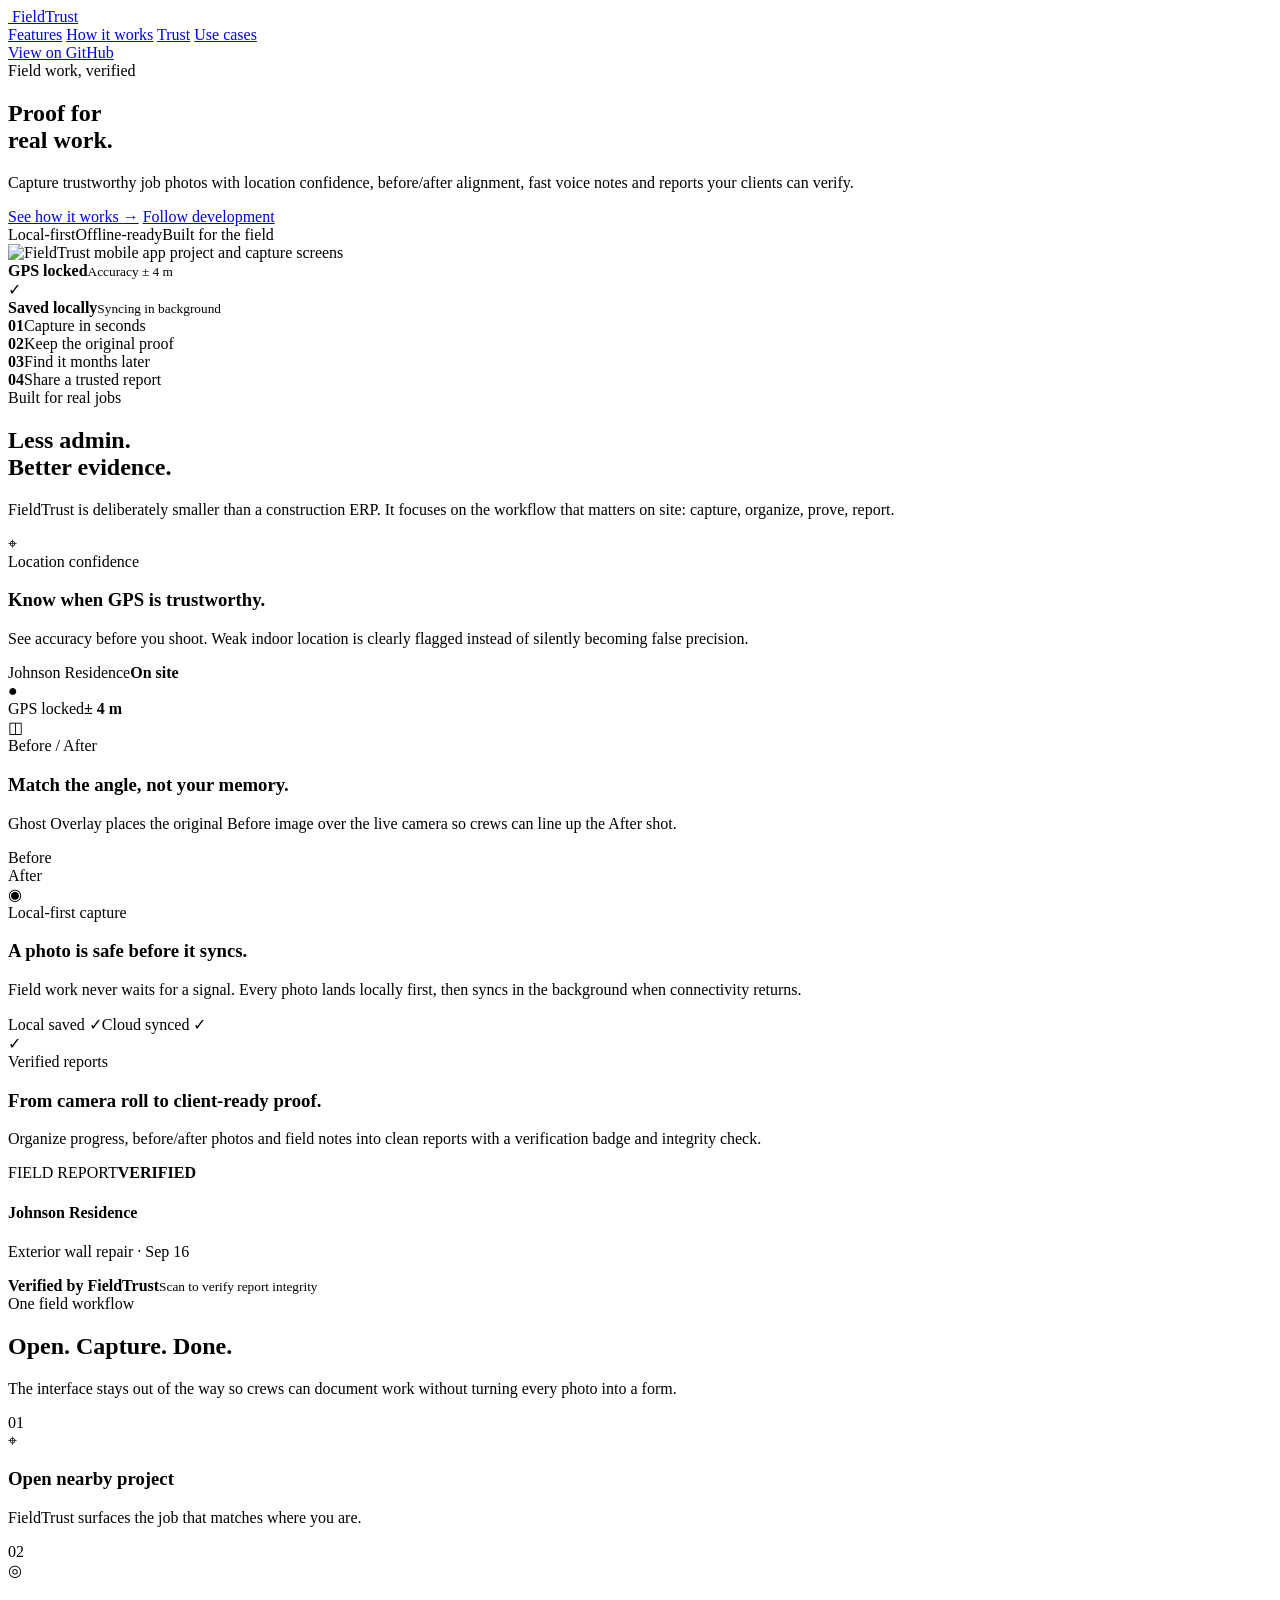
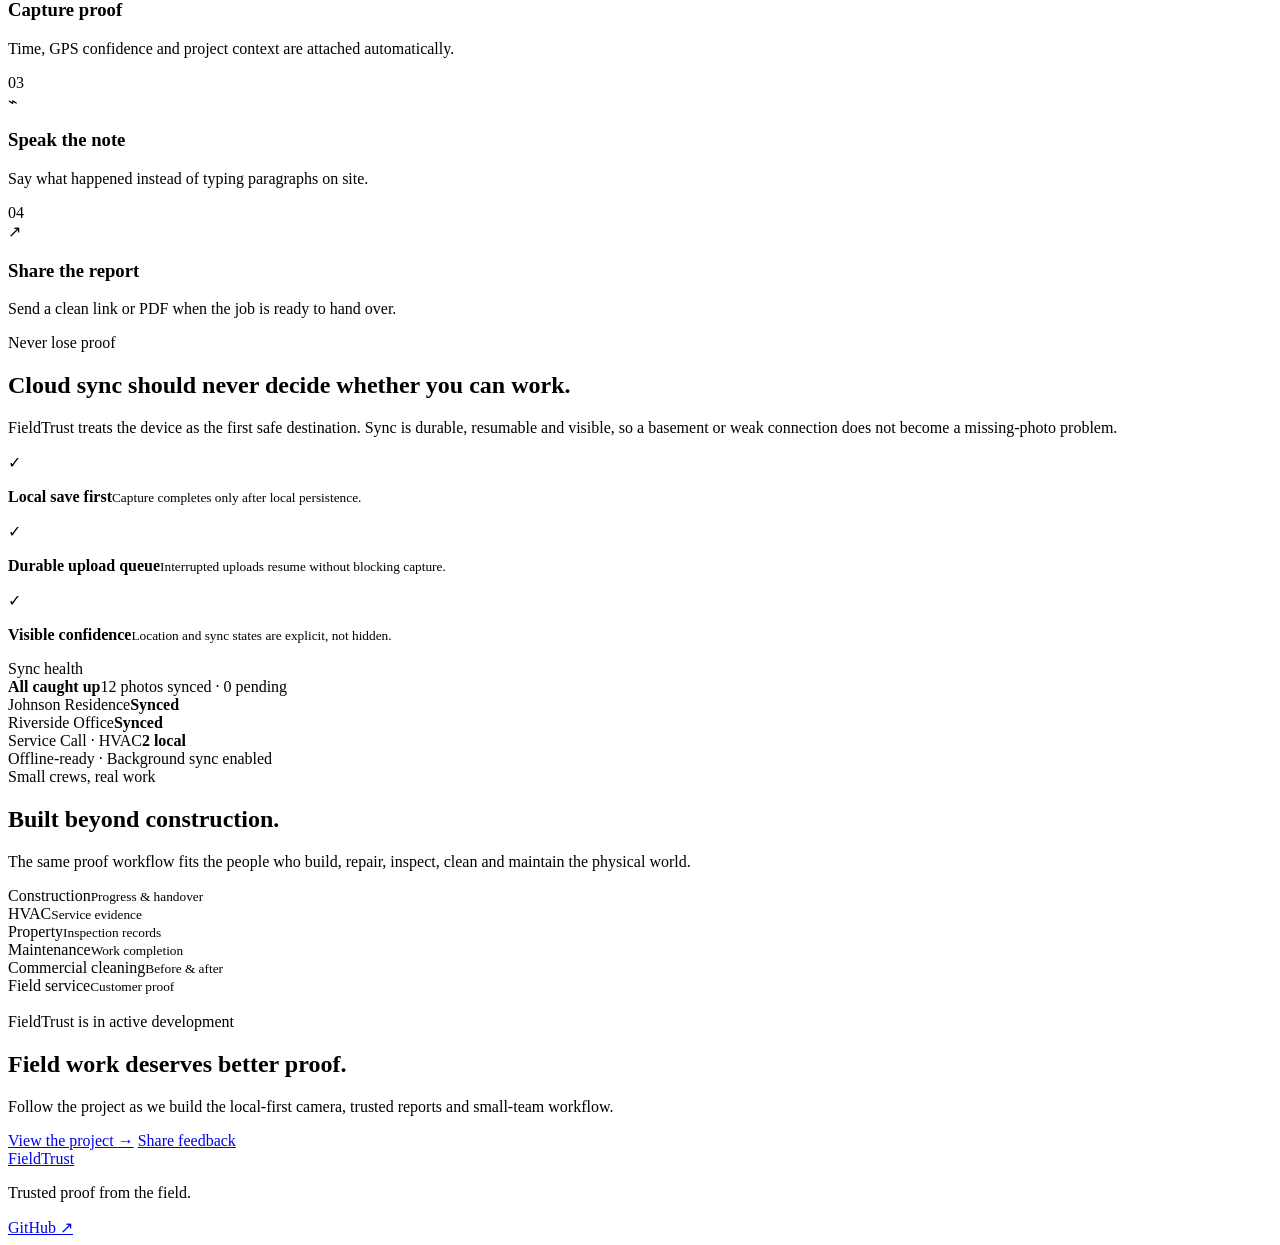
==== website/index.html @ 186f74e4 "site: add FieldTrust landing page" ====
<!doctype html>
<html lang="en">
<head>
  <meta charset="utf-8" />
  <meta name="viewport" content="width=device-width, initial-scale=1" />
  <title>FieldTrust — Trusted proof from the field</title>
  <meta name="description" content="FieldTrust helps contractors and field teams capture trustworthy job photos with GPS confidence, before/after alignment, local-first storage and verified reports." />
  <meta name="theme-color" content="#075A46" />
  <meta property="og:title" content="FieldTrust — Trusted proof from the field" />
  <meta property="og:description" content="Capture fast. Never lose proof. Turn field photos into trusted reports." />
  <meta property="og:type" content="website" />
  <meta property="og:image" content="https://rwecho.github.io/FieldTrust/assets/fieldtrust-hero-phones.png" />
  <link rel="icon" href="assets/fieldtrust-icon.svg" type="image/svg+xml" />
  <link rel="preconnect" href="https://fonts.googleapis.com" />
  <link rel="preconnect" href="https://fonts.gstatic.com" crossorigin />
  <link href="https://fonts.googleapis.com/css2?family=DM+Sans:wght@400;500;600;700&family=Manrope:wght@500;600;700;800&display=swap" rel="stylesheet" />
  <link rel="stylesheet" href="styles.css" />
</head>
<body>
  <div class="page-glow page-glow-a"></div>
  <div class="page-glow page-glow-b"></div>

  <header class="site-header wrap">
    <a class="brand" href="#top" aria-label="FieldTrust home">
      <img src="assets/fieldtrust-icon.svg" alt="" />
      <span>Field<span>Trust</span></span>
    </a>
    <nav class="nav" aria-label="Primary navigation">
      <a href="#features">Features</a>
      <a href="#workflow">How it works</a>
      <a href="#trust">Trust</a>
      <a href="#use-cases">Use cases</a>
    </nav>
    <a class="button button-dark button-small" href="https://github.com/rwecho/FieldTrust">View on GitHub</a>
  </header>

  <main id="top">
    <section class="hero wrap">
      <div class="hero-copy">
        <div class="eyebrow"><span class="eyebrow-dot"></span> Field work, verified</div>
        <h1>Proof for<br /><span>real work.</span></h1>
        <p class="hero-lead">Capture trustworthy job photos with location confidence, before/after alignment, fast voice notes and reports your clients can verify.</p>
        <div class="hero-actions">
          <a class="button button-primary" href="#workflow">See how it works <span>→</span></a>
          <a class="button button-light" href="https://github.com/rwecho/FieldTrust">Follow development</a>
        </div>
        <div class="hero-trust">
          <span>Local-first</span><i></i><span>Offline-ready</span><i></i><span>Built for the field</span>
        </div>
      </div>

      <div class="hero-visual" aria-label="FieldTrust mobile app preview">
        <div class="visual-orbit visual-orbit-a"></div>
        <div class="visual-orbit visual-orbit-b"></div>
        <img class="phones" src="assets/fieldtrust-hero-phones.png" alt="FieldTrust mobile app project and capture screens" />
        <div class="floating-card floating-card-gps">
          <span class="status-dot"></span>
          <div><strong>GPS locked</strong><small>Accuracy ± 4 m</small></div>
        </div>
        <div class="floating-card floating-card-sync">
          <span class="sync-icon">✓</span>
          <div><strong>Saved locally</strong><small>Syncing in background</small></div>
        </div>
      </div>
    </section>

    <section class="proof-strip wrap" aria-label="FieldTrust key principles">
      <div><strong>01</strong><span>Capture in seconds</span></div>
      <div><strong>02</strong><span>Keep the original proof</span></div>
      <div><strong>03</strong><span>Find it months later</span></div>
      <div><strong>04</strong><span>Share a trusted report</span></div>
    </section>

    <section class="section wrap" id="features">
      <div class="section-heading">
        <div>
          <div class="eyebrow">Built for real jobs</div>
          <h2>Less admin.<br />Better evidence.</h2>
        </div>
        <p>FieldTrust is deliberately smaller than a construction ERP. It focuses on the workflow that matters on site: capture, organize, prove, report.</p>
      </div>

      <div class="feature-grid">
        <article class="feature-card feature-card-large">
          <div class="feature-icon">⌖</div>
          <div class="feature-content">
            <span class="feature-kicker">Location confidence</span>
            <h3>Know when GPS is trustworthy.</h3>
            <p>See accuracy before you shoot. Weak indoor location is clearly flagged instead of silently becoming false precision.</p>
          </div>
          <div class="gps-panel">
            <div class="gps-top"><span>Johnson Residence</span><strong>On site</strong></div>
            <div class="gps-map"><div class="gps-pin">●</div></div>
            <div class="gps-bottom"><span>GPS locked</span><strong>± 4 m</strong></div>
          </div>
        </article>

        <article class="feature-card">
          <div class="feature-icon">◫</div>
          <span class="feature-kicker">Before / After</span>
          <h3>Match the angle, not your memory.</h3>
          <p>Ghost Overlay places the original Before image over the live camera so crews can line up the After shot.</p>
          <div class="mini-comparison"><div>Before</div><div>After</div></div>
        </article>

        <article class="feature-card">
          <div class="feature-icon">◉</div>
          <span class="feature-kicker">Local-first capture</span>
          <h3>A photo is safe before it syncs.</h3>
          <p>Field work never waits for a signal. Every photo lands locally first, then syncs in the background when connectivity returns.</p>
          <div class="sync-line"><span class="complete">Local saved ✓</span><span>Cloud synced ✓</span></div>
        </article>

        <article class="feature-card feature-card-wide">
          <div class="report-copy">
            <div class="feature-icon">✓</div>
            <span class="feature-kicker">Verified reports</span>
            <h3>From camera roll to client-ready proof.</h3>
            <p>Organize progress, before/after photos and field notes into clean reports with a verification badge and integrity check.</p>
          </div>
          <div class="report-preview">
            <div class="report-head"><span>FIELD REPORT</span><strong>VERIFIED</strong></div>
            <h4>Johnson Residence</h4>
            <p>Exterior wall repair · Sep 16</p>
            <div class="report-images"><span></span><span></span><span></span></div>
            <div class="report-verify"><div class="qr"></div><div><b>Verified by FieldTrust</b><small>Scan to verify report integrity</small></div></div>
          </div>
        </article>
      </div>
    </section>

    <section class="section workflow-section" id="workflow">
      <div class="wrap">
        <div class="section-heading centered">
          <div class="eyebrow">One field workflow</div>
          <h2>Open. Capture. Done.</h2>
          <p>The interface stays out of the way so crews can document work without turning every photo into a form.</p>
        </div>
        <div class="workflow-grid">
          <div class="step"><span>01</span><div class="step-icon">⌖</div><h3>Open nearby project</h3><p>FieldTrust surfaces the job that matches where you are.</p></div>
          <div class="step"><span>02</span><div class="step-icon">◎</div><h3>Capture proof</h3><p>Time, GPS confidence and project context are attached automatically.</p></div>
          <div class="step"><span>03</span><div class="step-icon">⌁</div><h3>Speak the note</h3><p>Say what happened instead of typing paragraphs on site.</p></div>
          <div class="step"><span>04</span><div class="step-icon">↗</div><h3>Share the report</h3><p>Send a clean link or PDF when the job is ready to hand over.</p></div>
        </div>
      </div>
    </section>

    <section class="section wrap trust-section" id="trust">
      <div class="trust-copy">
        <div class="eyebrow">Never lose proof</div>
        <h2>Cloud sync should never decide whether you can work.</h2>
        <p>FieldTrust treats the device as the first safe destination. Sync is durable, resumable and visible, so a basement or weak connection does not become a missing-photo problem.</p>
        <div class="trust-list">
          <div><span>✓</span><p><strong>Local save first</strong><small>Capture completes only after local persistence.</small></p></div>
          <div><span>✓</span><p><strong>Durable upload queue</strong><small>Interrupted uploads resume without blocking capture.</small></p></div>
          <div><span>✓</span><p><strong>Visible confidence</strong><small>Location and sync states are explicit, not hidden.</small></p></div>
        </div>
      </div>
      <div class="trust-console">
        <div class="console-top"><span>Sync health</span><i></i></div>
        <div class="console-score"><strong>All caught up</strong><span>12 photos synced · 0 pending</span></div>
        <div class="console-row"><span>Johnson Residence</span><b class="ok">Synced</b></div>
        <div class="console-row"><span>Riverside Office</span><b class="ok">Synced</b></div>
        <div class="console-row"><span>Service Call · HVAC</span><b class="wait">2 local</b></div>
        <div class="console-footer">Offline-ready · Background sync enabled</div>
      </div>
    </section>

    <section class="section wrap" id="use-cases">
      <div class="section-heading">
        <div><div class="eyebrow">Small crews, real work</div><h2>Built beyond construction.</h2></div>
        <p>The same proof workflow fits the people who build, repair, inspect, clean and maintain the physical world.</p>
      </div>
      <div class="use-grid">
        <div><span>Construction</span><small>Progress & handover</small></div>
        <div><span>HVAC</span><small>Service evidence</small></div>
        <div><span>Property</span><small>Inspection records</small></div>
        <div><span>Maintenance</span><small>Work completion</small></div>
        <div><span>Commercial cleaning</span><small>Before & after</small></div>
        <div><span>Field service</span><small>Customer proof</small></div>
      </div>
    </section>

    <section class="cta-section wrap">
      <div class="cta-card">
        <img src="assets/fieldtrust-icon.svg" alt="" />
        <div class="eyebrow">FieldTrust is in active development</div>
        <h2>Field work deserves better proof.</h2>
        <p>Follow the project as we build the local-first camera, trusted reports and small-team workflow.</p>
        <div class="hero-actions centered-actions">
          <a class="button button-primary" href="https://github.com/rwecho/FieldTrust">View the project <span>→</span></a>
          <a class="button button-light" href="https://github.com/rwecho/FieldTrust/issues">Share feedback</a>
        </div>
      </div>
    </section>
  </main>

  <footer class="footer wrap">
    <a class="brand brand-small" href="#top"><img src="assets/fieldtrust-icon.svg" alt="" /><span>Field<span>Trust</span></span></a>
    <p>Trusted proof from the field.</p>
    <a href="https://github.com/rwecho/FieldTrust">GitHub ↗</a>
  </footer>
</body>
</html>
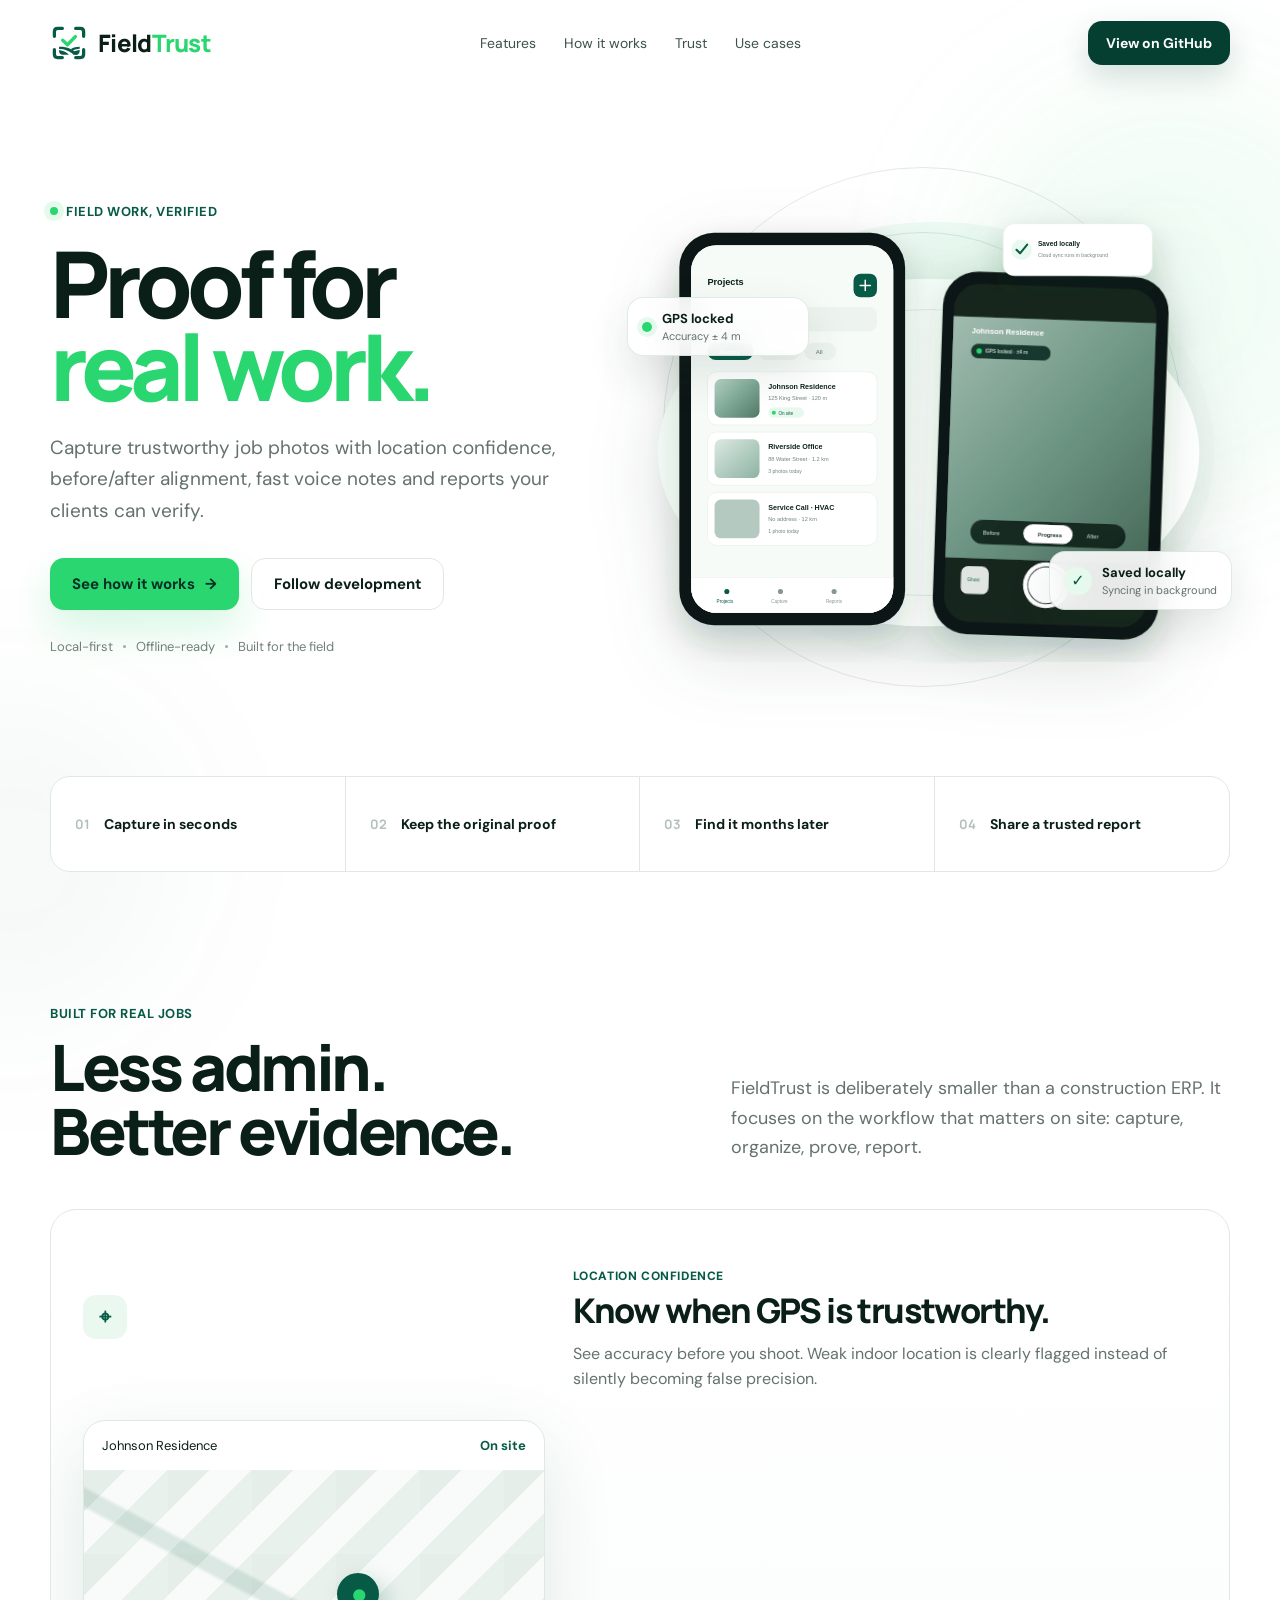
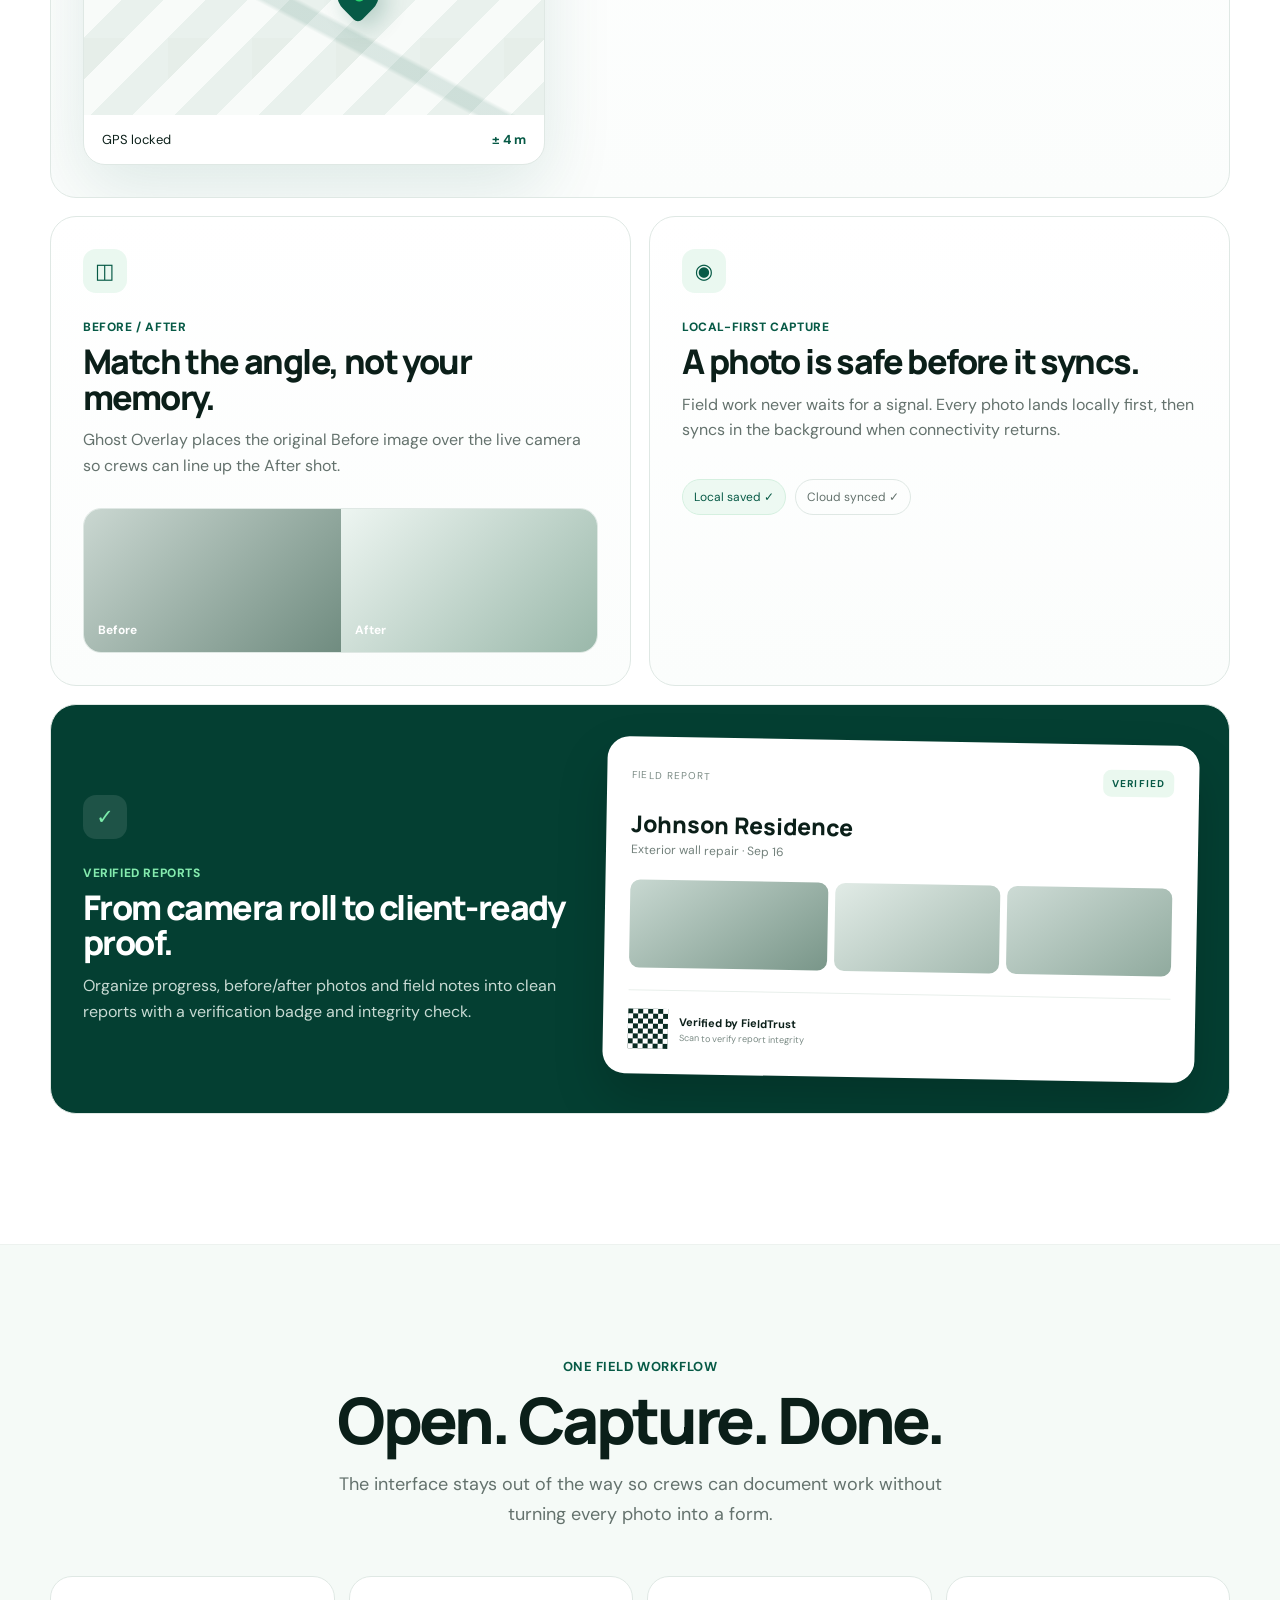
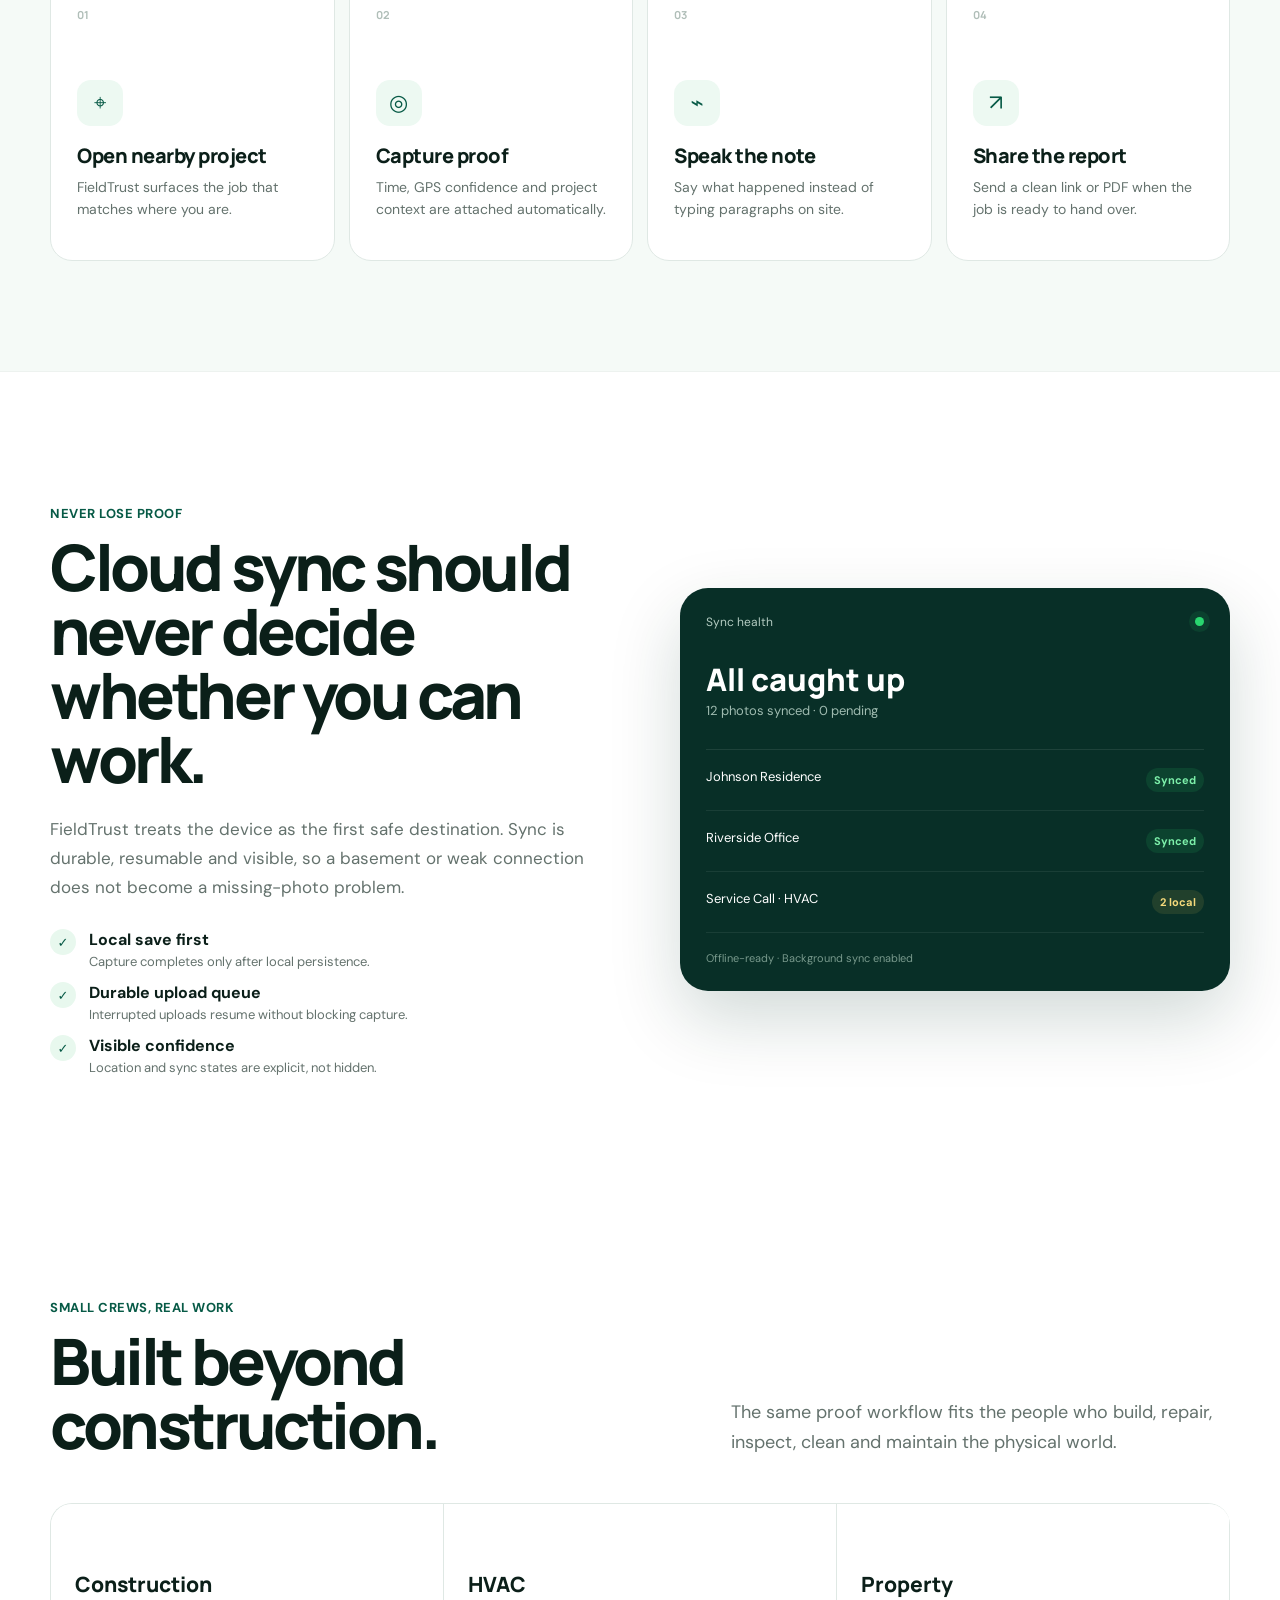
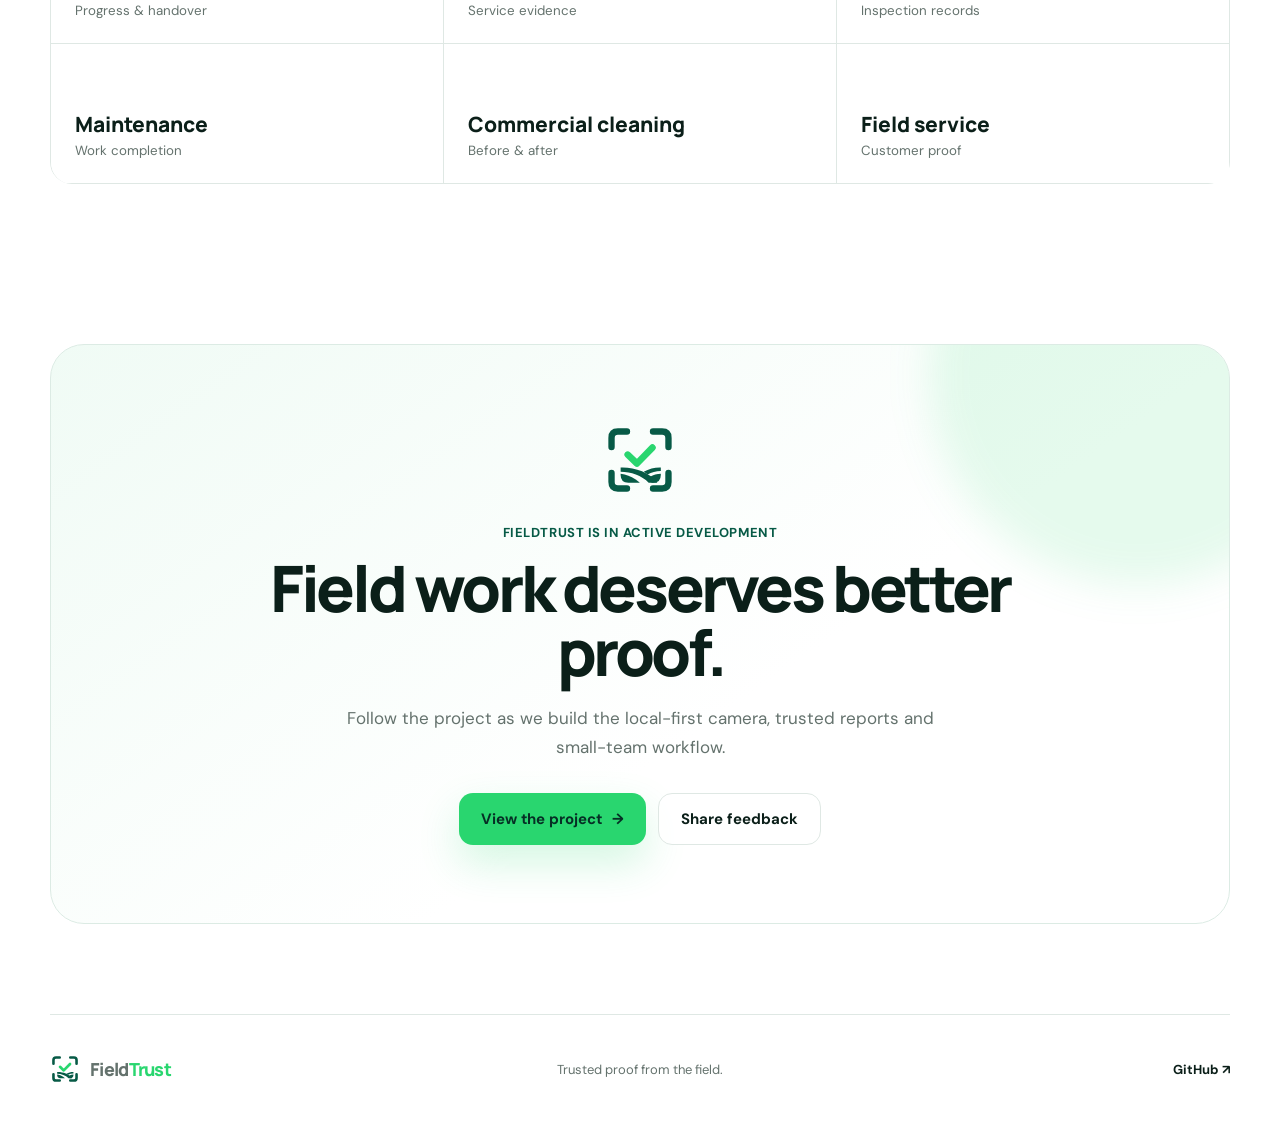
==== commit f3906649: "site: use vector product preview in hero" ====
--- a/website/index.html
+++ b/website/index.html
@@ -9,7 +9,6 @@
   <meta property="og:title" content="FieldTrust — Trusted proof from the field" />
   <meta property="og:description" content="Capture fast. Never lose proof. Turn field photos into trusted reports." />
   <meta property="og:type" content="website" />
-  <meta property="og:image" content="https://rwecho.github.io/FieldTrust/assets/fieldtrust-hero-phones.png" />
   <link rel="icon" href="assets/fieldtrust-icon.svg" type="image/svg+xml" />
   <link rel="preconnect" href="https://fonts.googleapis.com" />
   <link rel="preconnect" href="https://fonts.gstatic.com" crossorigin />
@@ -52,7 +51,7 @@
       <div class="hero-visual" aria-label="FieldTrust mobile app preview">
         <div class="visual-orbit visual-orbit-a"></div>
         <div class="visual-orbit visual-orbit-b"></div>
-        <img class="phones" src="assets/fieldtrust-hero-phones.png" alt="FieldTrust mobile app project and capture screens" />
+        <img class="phones" src="assets/fieldtrust-hero-preview.svg" alt="FieldTrust mobile app project and capture screens" />
         <div class="floating-card floating-card-gps">
           <span class="status-dot"></span>
           <div><strong>GPS locked</strong><small>Accuracy ± 4 m</small></div>
--- a/website/styles.css
+++ b/website/styles.css
@@ -0,0 +1,293 @@
+:root {
+  --ink: #0b1f19;
+  --muted: #64726d;
+  --line: #dfe8e4;
+  --surface: #ffffff;
+  --soft: #f5faf7;
+  --green: #29d66f;
+  --green-dark: #075a46;
+  --green-deep: #043f32;
+  --shadow: 0 24px 70px rgba(7, 90, 70, .12);
+}
+
+* { box-sizing: border-box; }
+html { scroll-behavior: smooth; }
+body {
+  margin: 0;
+  color: var(--ink);
+  background: #fff;
+  font-family: "DM Sans", system-ui, -apple-system, BlinkMacSystemFont, "Segoe UI", sans-serif;
+  -webkit-font-smoothing: antialiased;
+  overflow-x: hidden;
+}
+a { color: inherit; text-decoration: none; }
+img { display: block; max-width: 100%; }
+.wrap { width: min(1180px, calc(100% - 40px)); margin: 0 auto; }
+.page-glow { position: fixed; border-radius: 50%; filter: blur(80px); opacity: .5; pointer-events: none; z-index: -1; }
+.page-glow-a { width: 420px; height: 420px; right: -100px; top: 80px; background: rgba(41,214,111,.13); }
+.page-glow-b { width: 360px; height: 360px; left: -170px; top: 680px; background: rgba(7,90,70,.07); }
+
+.site-header {
+  height: 86px;
+  display: grid;
+  grid-template-columns: 1fr auto 1fr;
+  align-items: center;
+  gap: 28px;
+}
+.brand { display: inline-flex; align-items: center; gap: 10px; width: fit-content; font: 800 24px/1 "Manrope", sans-serif; letter-spacing: -.7px; }
+.brand img { width: 38px; height: 38px; }
+.brand > span > span { color: var(--green); }
+.nav { display: flex; align-items: center; gap: 28px; color: #3f514b; font-size: 14px; }
+.nav a { transition: color .2s ease; }
+.nav a:hover { color: var(--green-dark); }
+.site-header > .button { justify-self: end; }
+
+.button {
+  min-height: 52px;
+  display: inline-flex;
+  align-items: center;
+  justify-content: center;
+  gap: 10px;
+  border-radius: 14px;
+  padding: 0 22px;
+  font-weight: 700;
+  font-size: 15px;
+  transition: transform .2s ease, box-shadow .2s ease, background .2s ease;
+}
+.button:hover { transform: translateY(-2px); }
+.button-small { min-height: 44px; padding-inline: 18px; font-size: 14px; }
+.button-dark { background: var(--green-deep); color: #fff; box-shadow: 0 12px 30px rgba(4,63,50,.16); }
+.button-primary { background: var(--green); color: #062f25; box-shadow: 0 18px 42px rgba(41,214,111,.2); }
+.button-light { border: 1px solid var(--line); background: rgba(255,255,255,.85); color: var(--ink); }
+
+.hero {
+  min-height: 690px;
+  display: grid;
+  grid-template-columns: .92fr 1.08fr;
+  align-items: center;
+  gap: 44px;
+  padding-top: 36px;
+  padding-bottom: 44px;
+}
+.hero-copy { max-width: 560px; }
+.eyebrow {
+  width: fit-content;
+  display: inline-flex;
+  align-items: center;
+  gap: 8px;
+  color: var(--green-dark);
+  font-size: 13px;
+  font-weight: 700;
+  letter-spacing: .04em;
+  text-transform: uppercase;
+}
+.eyebrow-dot { width: 8px; height: 8px; border-radius: 50%; background: var(--green); box-shadow: 0 0 0 6px rgba(41,214,111,.12); }
+.hero h1 {
+  margin: 22px 0 24px;
+  font: 800 clamp(64px, 7.2vw, 104px)/.9 "Manrope", sans-serif;
+  letter-spacing: -6px;
+}
+.hero h1 span { color: var(--green); }
+.hero-lead { max-width: 560px; margin: 0; color: var(--muted); font-size: 19px; line-height: 1.65; }
+.hero-actions { display: flex; align-items: center; gap: 12px; margin-top: 32px; flex-wrap: wrap; }
+.hero-trust { display: flex; align-items: center; gap: 10px; margin-top: 28px; color: #71807b; font-size: 13px; }
+.hero-trust i { width: 3px; height: 3px; border-radius: 50%; background: #9cacA6; }
+
+.hero-visual { position: relative; min-height: 570px; display: grid; place-items: center; }
+.hero-visual::before {
+  content: "";
+  position: absolute;
+  inset: 80px 16px 48px 60px;
+  border-radius: 48% 52% 48% 52%;
+  background: radial-gradient(circle at 55% 40%, rgba(41,214,111,.18), rgba(236,248,242,.66) 55%, rgba(255,255,255,0) 76%);
+}
+.phones { position: relative; width: min(660px, 110%); z-index: 2; filter: drop-shadow(0 26px 36px rgba(18, 41, 33, .15)); border-radius: 26px; }
+.visual-orbit { position: absolute; border: 1px solid rgba(7,90,70,.12); border-radius: 50%; z-index: 0; }
+.visual-orbit-a { width: 520px; height: 520px; }
+.visual-orbit-b { width: 390px; height: 390px; }
+.floating-card {
+  position: absolute;
+  z-index: 3;
+  display: flex;
+  align-items: center;
+  gap: 10px;
+  min-width: 182px;
+  padding: 12px 14px;
+  border: 1px solid rgba(7,90,70,.12);
+  background: rgba(255,255,255,.9);
+  backdrop-filter: blur(15px);
+  border-radius: 16px;
+  box-shadow: 0 18px 45px rgba(24, 59, 47, .11);
+}
+.floating-card strong, .floating-card small { display: block; }
+.floating-card strong { font-size: 13px; }
+.floating-card small { margin-top: 2px; color: var(--muted); font-size: 11px; }
+.floating-card-gps { left: 10px; top: 155px; }
+.floating-card-sync { right: -2px; bottom: 102px; }
+.status-dot { width: 10px; height: 10px; border-radius: 50%; background: var(--green); box-shadow: 0 0 0 5px rgba(41,214,111,.12); }
+.sync-icon { display: grid; place-items: center; width: 28px; height: 28px; border-radius: 50%; background: #e5f9ed; color: var(--green-dark); font-weight: 800; }
+
+.proof-strip {
+  display: grid;
+  grid-template-columns: repeat(4, 1fr);
+  border: 1px solid var(--line);
+  border-radius: 20px;
+  overflow: hidden;
+  background: rgba(255,255,255,.9);
+}
+.proof-strip > div { min-height: 94px; display: flex; align-items: center; gap: 14px; padding: 20px 24px; border-right: 1px solid var(--line); }
+.proof-strip > div:last-child { border-right: 0; }
+.proof-strip strong { color: #b2c1bb; font: 700 13px/1 "Manrope"; }
+.proof-strip span { font-weight: 700; font-size: 14px; }
+
+.section { padding-top: 130px; padding-bottom: 30px; }
+.section-heading { display: grid; grid-template-columns: 1.1fr .9fr; gap: 70px; align-items: end; margin-bottom: 46px; }
+.section-heading h2, .trust-copy h2, .cta-card h2 { margin: 12px 0 0; font: 800 clamp(42px, 5vw, 66px)/1 "Manrope"; letter-spacing: -3.4px; }
+.section-heading > p { margin: 0; color: var(--muted); font-size: 18px; line-height: 1.65; max-width: 490px; }
+.section-heading.centered { display: block; max-width: 700px; margin-left: auto; margin-right: auto; text-align: center; }
+.section-heading.centered .eyebrow { margin-inline: auto; }
+.section-heading.centered p { margin: 18px auto 0; max-width: 650px; }
+
+.feature-grid { display: grid; grid-template-columns: repeat(2, 1fr); gap: 18px; }
+.feature-card {
+  position: relative;
+  overflow: hidden;
+  min-height: 410px;
+  padding: 32px;
+  border: 1px solid var(--line);
+  border-radius: 26px;
+  background: linear-gradient(180deg, #fff, #fbfdfc);
+}
+.feature-card-large { grid-column: 1 / -1; min-height: 470px; display: grid; grid-template-columns: .85fr 1.15fr; gap: 28px; align-items: center; }
+.feature-card-wide { grid-column: 1 / -1; display: grid; grid-template-columns: .9fr 1.1fr; gap: 38px; align-items: center; background: var(--green-deep); color: #fff; }
+.feature-icon { width: 44px; height: 44px; display: grid; place-items: center; border-radius: 13px; background: #eaf8f0; color: var(--green-dark); font-size: 21px; font-weight: 700; }
+.feature-kicker { display: block; margin-top: 26px; color: var(--green-dark); font-size: 12px; font-weight: 800; letter-spacing: .05em; text-transform: uppercase; }
+.feature-card h3 { margin: 9px 0 12px; font: 800 34px/1.05 "Manrope"; letter-spacing: -1.6px; }
+.feature-card p { margin: 0; color: var(--muted); font-size: 16px; line-height: 1.6; }
+.feature-card-wide .feature-kicker { color: #84ebaE; }
+.feature-card-wide p { color: #c7dad3; }
+.feature-card-wide .feature-icon { background: rgba(255,255,255,.1); color: #7bebaa; }
+.gps-panel { border: 1px solid var(--line); border-radius: 22px; background: #fff; box-shadow: var(--shadow); overflow: hidden; }
+.gps-top, .gps-bottom { display: flex; align-items: center; justify-content: space-between; padding: 16px 18px; font-size: 13px; }
+.gps-top strong, .gps-bottom strong { color: var(--green-dark); }
+.gps-map { position: relative; height: 245px; background: linear-gradient(135deg, #e6eee9 25%, #f8fbf9 25% 50%, #e9f1ed 50% 75%, #f8fbf9 75%); background-size: 84px 84px; }
+.gps-map::after { content: ""; position: absolute; inset: 0; background: linear-gradient(28deg, transparent 42%, rgba(7,90,70,.12) 43% 46%, transparent 47%); }
+.gps-pin { position: absolute; left: 55%; top: 42%; width: 42px; height: 42px; display: grid; place-items: center; border-radius: 50% 50% 50% 6px; transform: rotate(-45deg); background: var(--green-dark); color: var(--green); box-shadow: 0 10px 22px rgba(7,90,70,.23); }
+.gps-pin::first-letter { transform: rotate(45deg); }
+.mini-comparison { display: grid; grid-template-columns: 1fr 1fr; height: 145px; margin-top: 30px; overflow: hidden; border-radius: 18px; border: 1px solid var(--line); }
+.mini-comparison div { position: relative; display: flex; align-items: end; padding: 14px; font-weight: 700; font-size: 12px; color: #fff; background: linear-gradient(135deg, #cad7d1, #708c80); }
+.mini-comparison div:last-child { background: linear-gradient(135deg, #edf5f1, #9ab8aa); }
+.sync-line { display: flex; gap: 9px; margin-top: 36px; flex-wrap: wrap; }
+.sync-line span { padding: 9px 11px; border: 1px solid var(--line); border-radius: 999px; font-size: 12px; color: var(--muted); }
+.sync-line .complete { color: var(--green-dark); background: #edf9f2; border-color: #d5f0e0; }
+.report-preview { background: #fff; color: var(--ink); border-radius: 22px; padding: 25px; box-shadow: 0 24px 50px rgba(0,0,0,.18); transform: rotate(1deg); }
+.report-head { display: flex; justify-content: space-between; align-items: center; font-size: 10px; letter-spacing: .11em; color: #7a8a84; }
+.report-head strong { padding: 7px 9px; background: #eaf8ef; color: var(--green-dark); border-radius: 8px; }
+.report-preview h4 { margin: 24px 0 5px; font: 800 23px/1 "Manrope"; }
+.report-preview > p { font-size: 12px; color: #72807b; }
+.report-images { display: grid; grid-template-columns: 1.2fr 1fr 1fr; gap: 7px; margin-top: 20px; }
+.report-images span { height: 88px; border-radius: 10px; background: linear-gradient(145deg, #c8d8d1, #799689); }
+.report-images span:nth-child(2) { background: linear-gradient(145deg, #e1ebe6, #a3b9af); }
+.report-images span:nth-child(3) { background: linear-gradient(145deg, #cddbd5, #90aa9e); }
+.report-verify { display: flex; align-items: center; gap: 11px; margin-top: 22px; padding-top: 18px; border-top: 1px solid #e8efeb; }
+.qr { width: 40px; height: 40px; background: repeating-conic-gradient(#0a2c23 0 25%, transparent 0 50%) 0 / 10px 10px; }
+.report-verify b, .report-verify small { display: block; }
+.report-verify b { font-size: 11px; }
+.report-verify small { color: #7a8a84; margin-top: 3px; font-size: 9px; }
+
+.workflow-section { margin-top: 100px; padding: 110px 0; background: var(--soft); border-top: 1px solid #edf2ef; border-bottom: 1px solid #edf2ef; }
+.workflow-grid { display: grid; grid-template-columns: repeat(4, 1fr); gap: 14px; }
+.step { position: relative; min-height: 285px; padding: 26px; background: #fff; border: 1px solid var(--line); border-radius: 22px; }
+.step > span { color: #b0beb8; font: 700 11px "Manrope"; }
+.step-icon { width: 46px; height: 46px; display: grid; place-items: center; margin: 56px 0 18px; border-radius: 14px; background: #edf9f2; color: var(--green-dark); font-size: 22px; }
+.step h3 { margin: 0 0 10px; font: 800 20px/1.15 "Manrope"; letter-spacing: -.5px; }
+.step p { margin: 0; color: var(--muted); line-height: 1.55; font-size: 14px; }
+
+.trust-section { display: grid; grid-template-columns: 1fr 1fr; gap: 80px; align-items: center; padding-bottom: 90px; }
+.trust-copy > p { margin: 24px 0 0; color: var(--muted); line-height: 1.7; font-size: 17px; }
+.trust-list { margin-top: 28px; display: grid; gap: 12px; }
+.trust-list > div { display: flex; gap: 13px; align-items: flex-start; }
+.trust-list > div > span { width: 26px; height: 26px; display: grid; place-items: center; flex: none; border-radius: 50%; background: #e8f8ee; color: var(--green-dark); font-size: 13px; }
+.trust-list p { margin: 0; }
+.trust-list strong, .trust-list small { display: block; }
+.trust-list small { margin-top: 3px; color: var(--muted); font-size: 13px; }
+.trust-console { padding: 26px; border-radius: 28px; background: #082f27; color: #fff; box-shadow: 0 28px 70px rgba(5,51,41,.18); }
+.console-top { display: flex; justify-content: space-between; align-items: center; color: #b4ccc2; font-size: 12px; }
+.console-top i { width: 9px; height: 9px; border-radius: 50%; background: var(--green); box-shadow: 0 0 0 6px rgba(41,214,111,.1); }
+.console-score { padding: 34px 0 30px; border-bottom: 1px solid rgba(255,255,255,.09); }
+.console-score strong, .console-score span { display: block; }
+.console-score strong { font: 800 31px/1 "Manrope"; }
+.console-score span { margin-top: 7px; color: #9fbbb0; font-size: 13px; }
+.console-row { display: flex; justify-content: space-between; gap: 20px; padding: 18px 0; border-bottom: 1px solid rgba(255,255,255,.07); font-size: 13px; }
+.console-row b { font-size: 11px; padding: 5px 8px; border-radius: 999px; }
+.console-row .ok { background: rgba(41,214,111,.12); color: #7df0aa; }
+.console-row .wait { background: rgba(255,214,92,.1); color: #f5d97b; }
+.console-footer { padding-top: 18px; color: #78998c; font-size: 11px; }
+
+.use-grid { display: grid; grid-template-columns: repeat(3, 1fr); border-top: 1px solid var(--line); border-left: 1px solid var(--line); border-radius: 22px; overflow: hidden; }
+.use-grid > div { min-height: 140px; display: flex; flex-direction: column; justify-content: end; padding: 24px; border-right: 1px solid var(--line); border-bottom: 1px solid var(--line); background: #fff; }
+.use-grid span { font: 800 21px/1.1 "Manrope"; }
+.use-grid small { margin-top: 6px; color: var(--muted); }
+
+.cta-section { padding-top: 130px; padding-bottom: 90px; }
+.cta-card { position: relative; overflow: hidden; padding: 78px 30px; text-align: center; border-radius: 34px; background: linear-gradient(145deg, #f0fbf5, #fff 60%); border: 1px solid #dcebe4; }
+.cta-card::before { content: ""; position: absolute; width: 420px; height: 420px; border-radius: 50%; right: -120px; top: -180px; background: rgba(41,214,111,.12); filter: blur(20px); }
+.cta-card > img { width: 74px; height: 74px; margin: 0 auto 24px; }
+.cta-card .eyebrow { margin-inline: auto; }
+.cta-card h2 { max-width: 760px; margin: 14px auto 0; }
+.cta-card > p { max-width: 590px; margin: 20px auto 0; color: var(--muted); line-height: 1.65; font-size: 17px; }
+.centered-actions { justify-content: center; }
+.footer { min-height: 110px; display: grid; grid-template-columns: 1fr auto 1fr; align-items: center; border-top: 1px solid var(--line); color: var(--muted); font-size: 13px; }
+.footer > a:last-child { justify-self: end; color: var(--ink); font-weight: 700; }
+.brand-small { font-size: 18px; }
+.brand-small img { width: 30px; height: 30px; }
+
+@media (max-width: 980px) {
+  .site-header { grid-template-columns: 1fr auto; }
+  .nav { display: none; }
+  .hero { grid-template-columns: 1fr; padding-top: 70px; }
+  .hero-copy { max-width: 720px; }
+  .hero-visual { min-height: 500px; }
+  .floating-card-gps { left: 8%; }
+  .floating-card-sync { right: 8%; }
+  .proof-strip { grid-template-columns: repeat(2, 1fr); }
+  .proof-strip > div:nth-child(2) { border-right: 0; }
+  .proof-strip > div:nth-child(-n+2) { border-bottom: 1px solid var(--line); }
+  .section-heading, .trust-section { grid-template-columns: 1fr; gap: 30px; }
+  .feature-card-large, .feature-card-wide { grid-template-columns: 1fr; }
+  .workflow-grid { grid-template-columns: repeat(2, 1fr); }
+}
+
+@media (max-width: 680px) {
+  .wrap { width: min(100% - 28px, 1180px); }
+  .site-header { height: 74px; }
+  .site-header > .button { display: none; }
+  .brand { font-size: 20px; }
+  .brand img { width: 34px; height: 34px; }
+  .hero { min-height: auto; padding-top: 54px; }
+  .hero h1 { letter-spacing: -3.8px; }
+  .hero-lead { font-size: 17px; }
+  .hero-visual { min-height: 390px; margin-inline: -15px; }
+  .phones { width: 115%; }
+  .floating-card { transform: scale(.84); }
+  .floating-card-gps { left: 0; top: 100px; }
+  .floating-card-sync { right: 0; bottom: 55px; }
+  .hero-trust { flex-wrap: wrap; }
+  .proof-strip, .feature-grid, .workflow-grid, .use-grid { grid-template-columns: 1fr; }
+  .proof-strip > div, .proof-strip > div:nth-child(2) { border-right: 0; border-bottom: 1px solid var(--line); }
+  .proof-strip > div:last-child { border-bottom: 0; }
+  .section { padding-top: 95px; }
+  .section-heading h2, .trust-copy h2, .cta-card h2 { letter-spacing: -2.2px; }
+  .feature-card, .feature-card-large, .feature-card-wide { grid-column: auto; min-height: auto; padding: 24px; }
+  .feature-card h3 { font-size: 28px; }
+  .gps-map { height: 190px; }
+  .workflow-section { margin-top: 70px; padding: 80px 0; }
+  .step { min-height: 240px; }
+  .step-icon { margin-top: 35px; }
+  .trust-section { padding-bottom: 40px; }
+  .use-grid { border-right: 1px solid var(--line); border-radius: 18px; }
+  .cta-section { padding-top: 90px; }
+  .cta-card { padding: 58px 20px; }
+  .footer { grid-template-columns: 1fr auto; padding: 26px 0; }
+  .footer p { display: none; }
+}
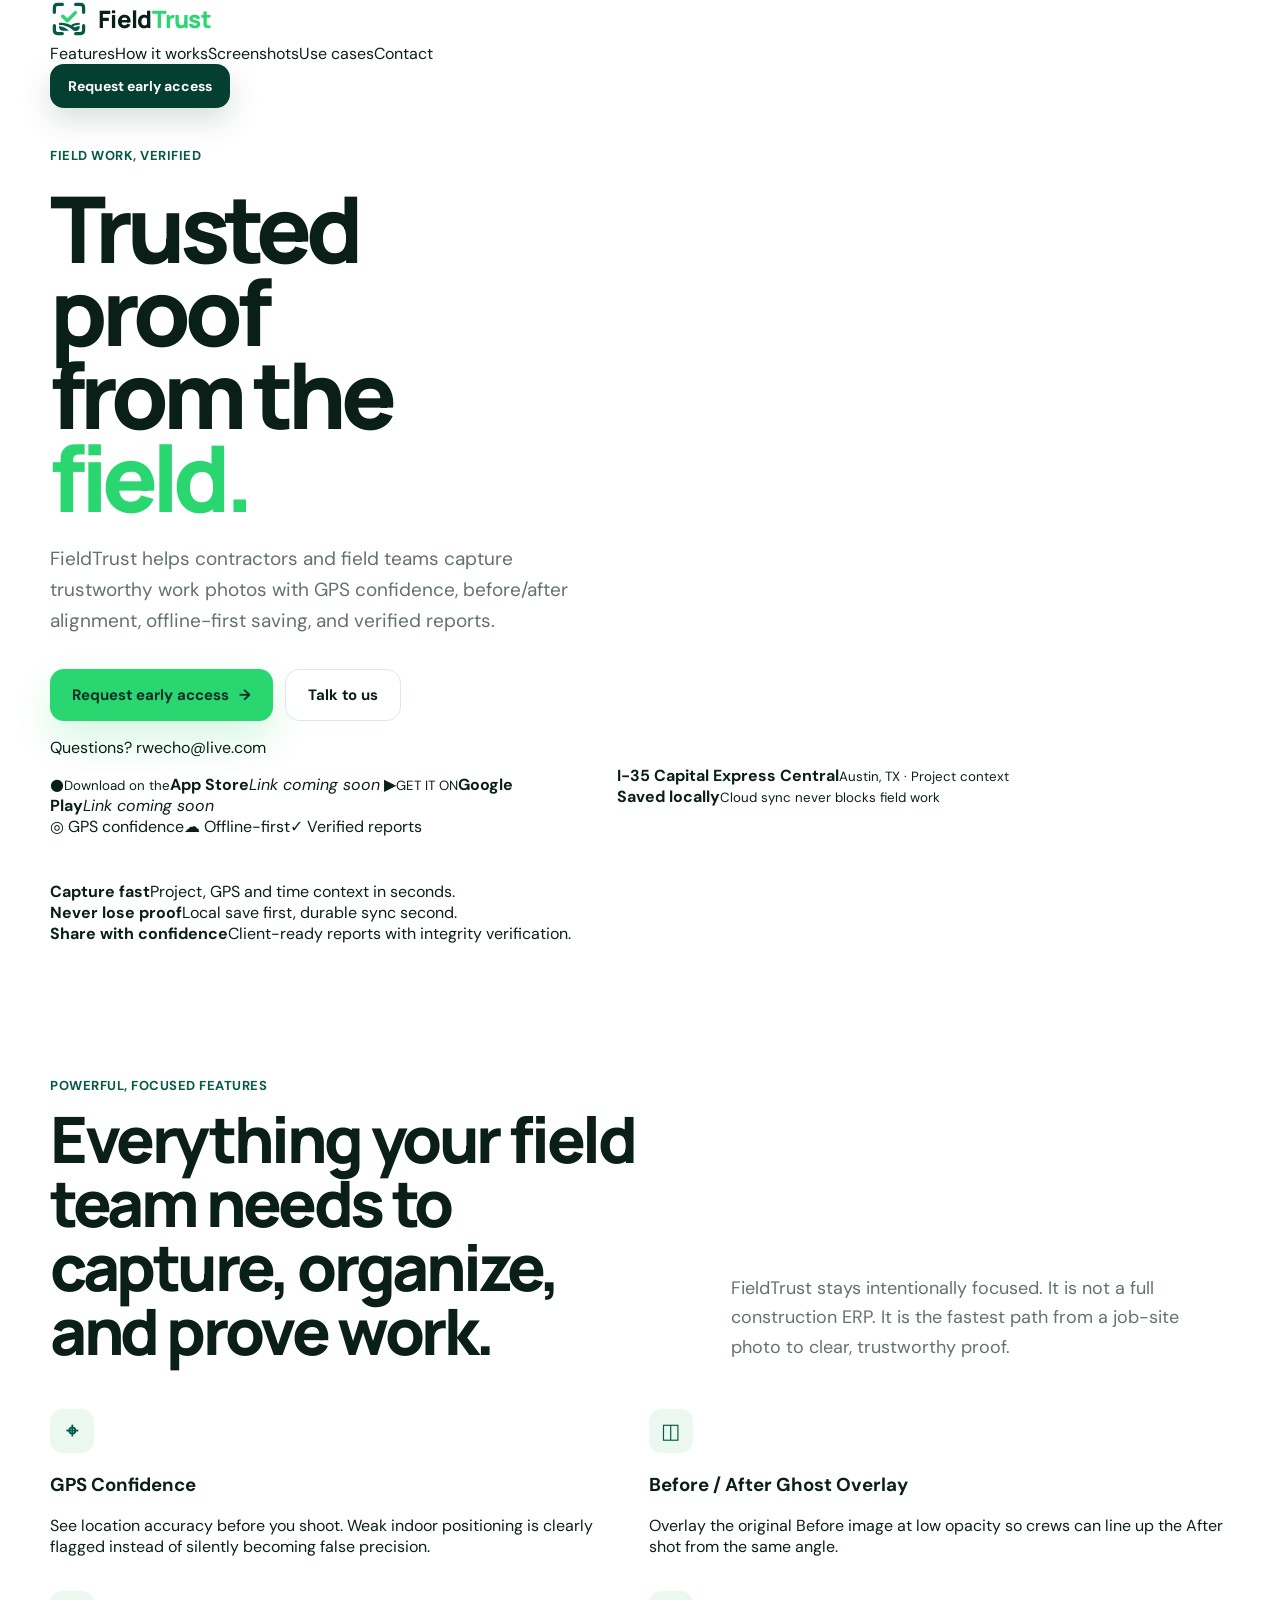
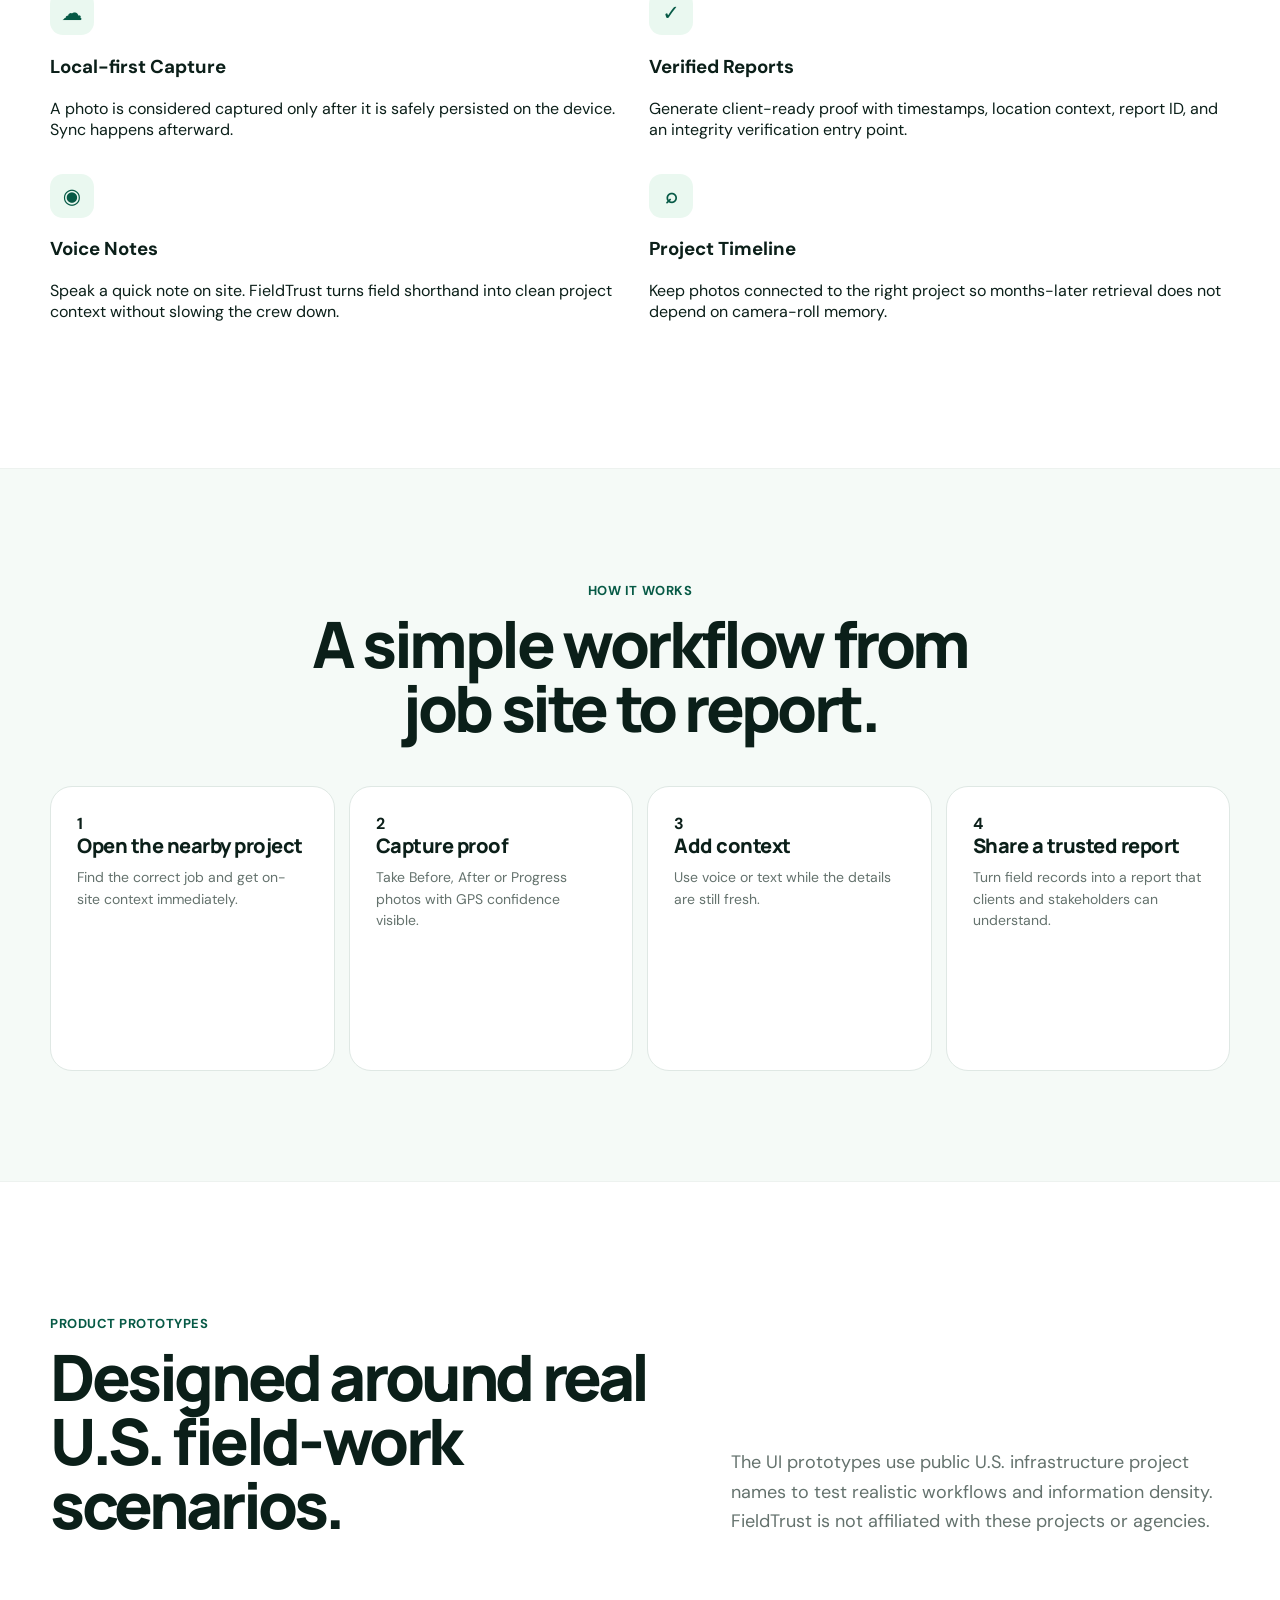
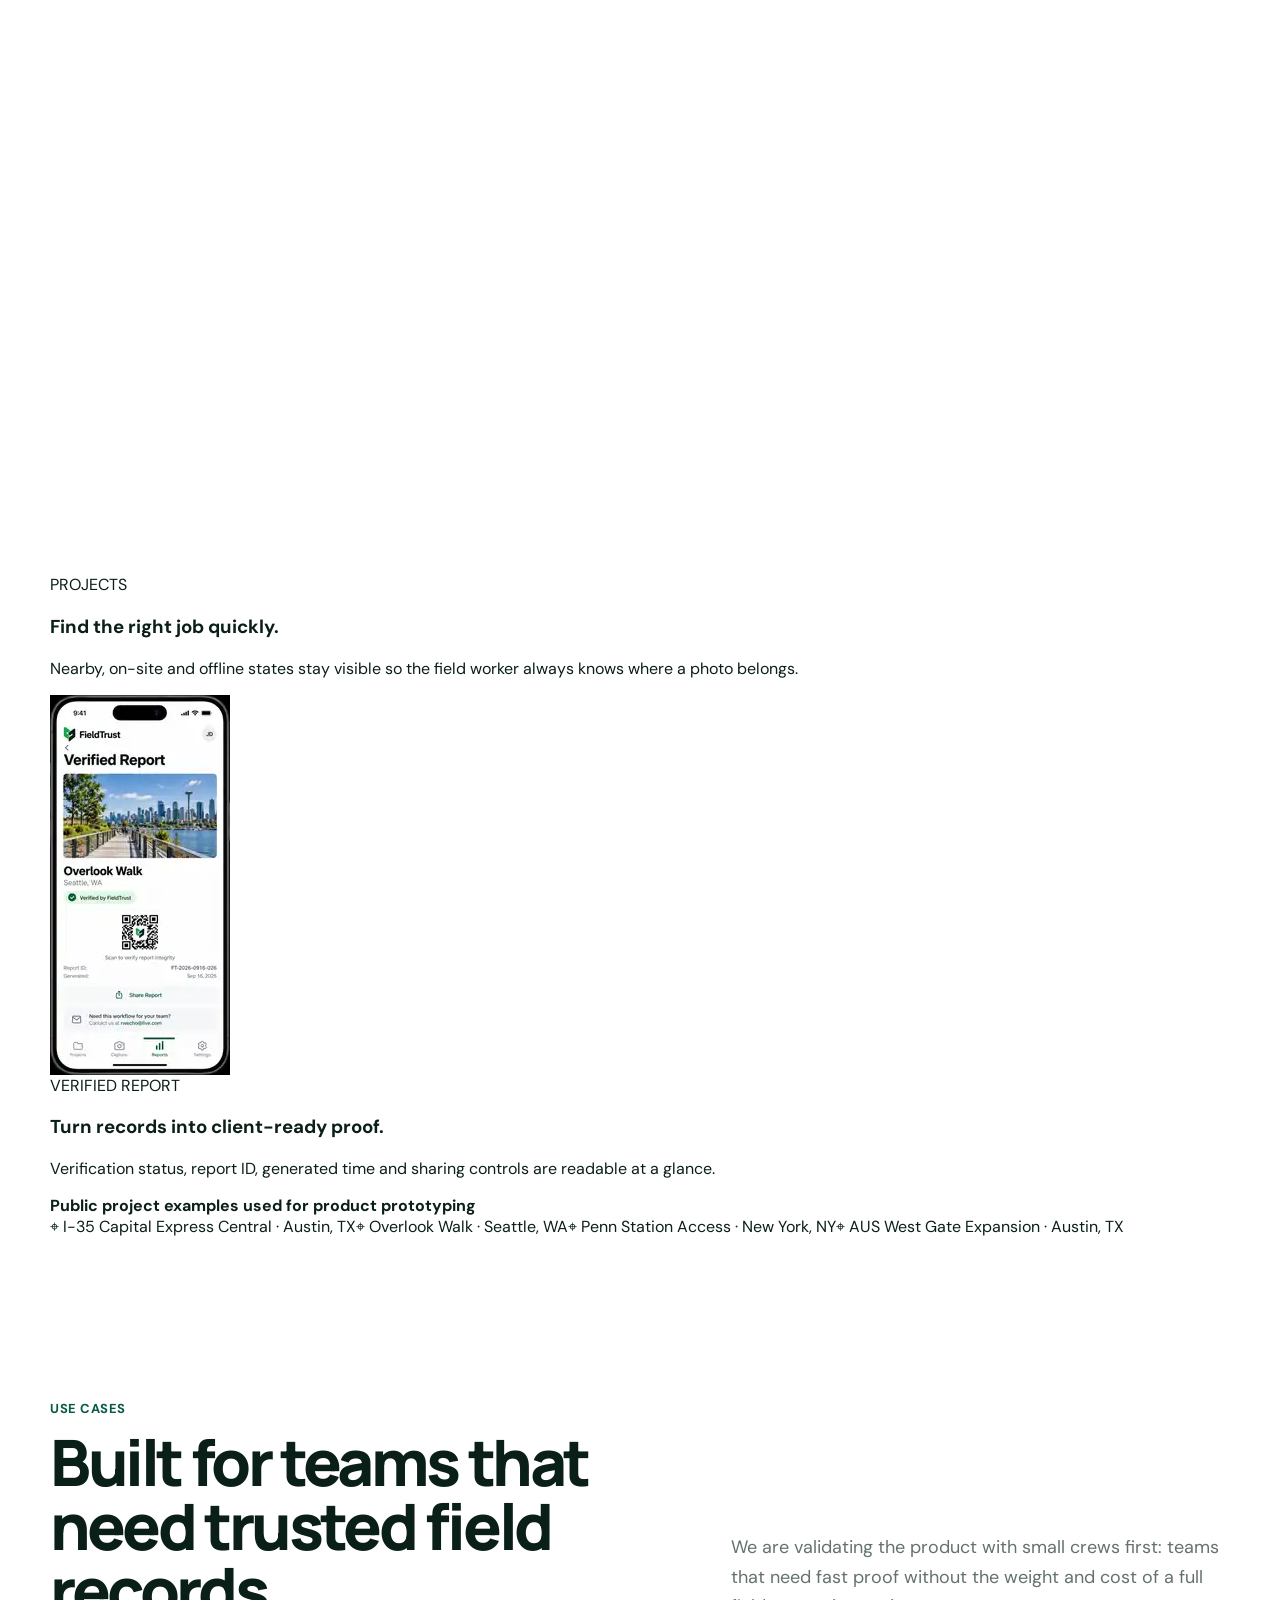
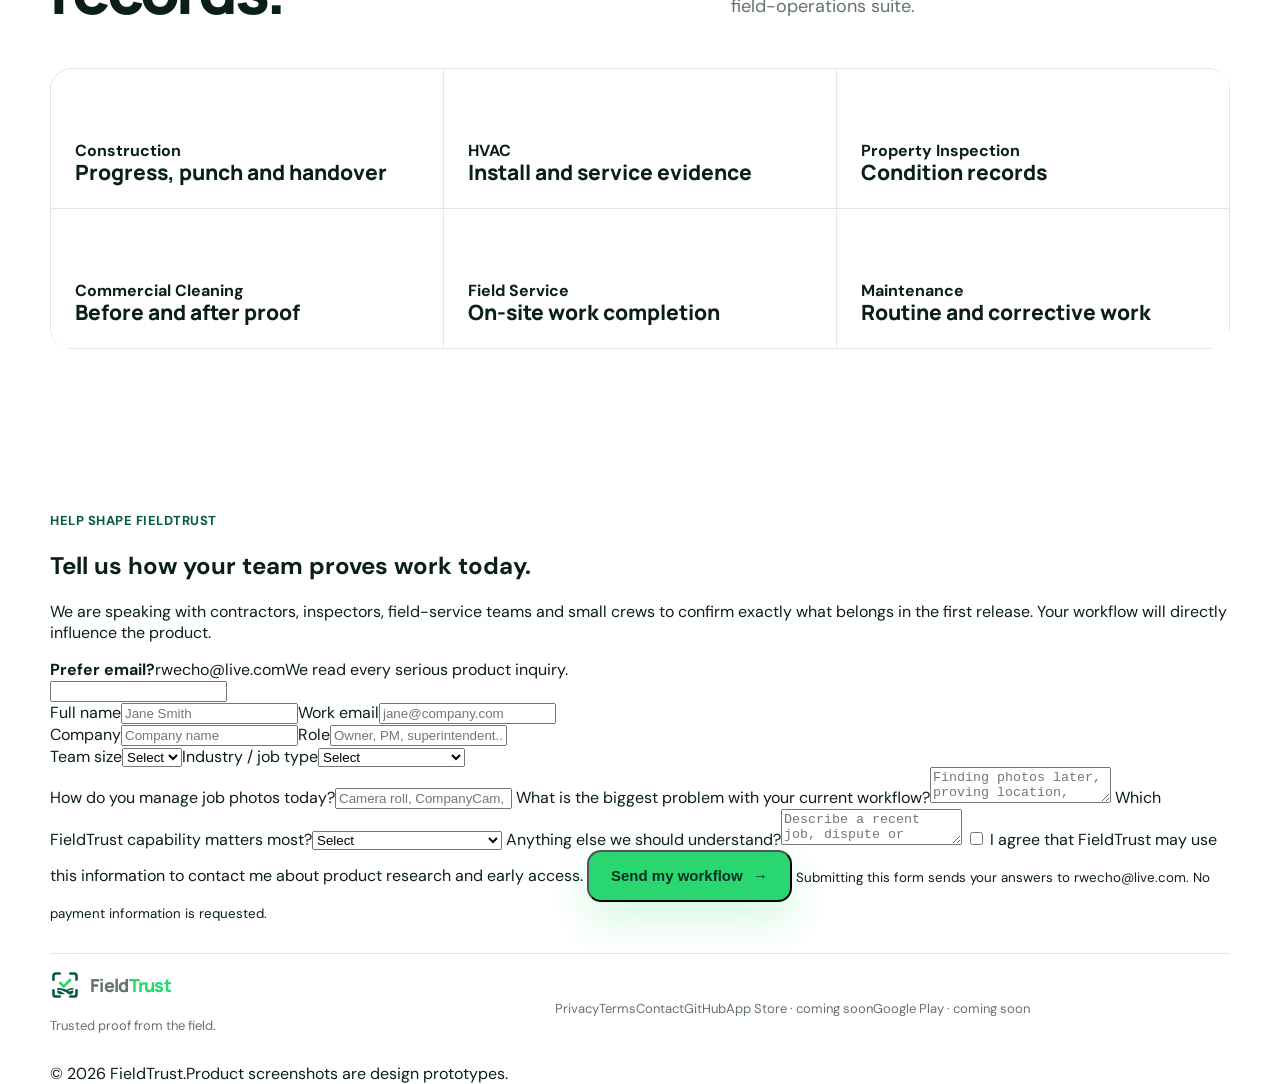
==== commit cef8b55b: "site: rebuild landing page for customer discovery" ====
--- a/website/index.html
+++ b/website/index.html
@@ -4,7 +4,7 @@
   <meta charset="utf-8" />
   <meta name="viewport" content="width=device-width, initial-scale=1" />
   <title>FieldTrust — Trusted proof from the field</title>
-  <meta name="description" content="FieldTrust helps contractors and field teams capture trustworthy job photos with GPS confidence, before/after alignment, local-first storage and verified reports." />
+  <meta name="description" content="FieldTrust helps contractors and field teams capture trustworthy job photos with GPS confidence, before/after alignment, offline-first saving, voice notes, and verified reports." />
   <meta name="theme-color" content="#075A46" />
   <meta property="og:title" content="FieldTrust — Trusted proof from the field" />
   <meta property="og:description" content="Capture fast. Never lose proof. Turn field photos into trusted reports." />
@@ -12,192 +12,133 @@
   <link rel="icon" href="assets/fieldtrust-icon.svg" type="image/svg+xml" />
   <link rel="preconnect" href="https://fonts.googleapis.com" />
   <link rel="preconnect" href="https://fonts.gstatic.com" crossorigin />
-  <link href="https://fonts.googleapis.com/css2?family=DM+Sans:wght@400;500;600;700&family=Manrope:wght@500;600;700;800&display=swap" rel="stylesheet" />
+  <link href="https://fonts.googleapis.com/css2?family=DM+Sans:wght@400;500;600;700&family=Manrope:wght@600;700;800&display=swap" rel="stylesheet" />
   <link rel="stylesheet" href="styles.css" />
 </head>
 <body>
-  <div class="page-glow page-glow-a"></div>
-  <div class="page-glow page-glow-b"></div>
+<header class="nav-shell">
+  <div class="wrap nav-inner">
+    <a class="brand" href="#top"><img src="assets/fieldtrust-icon.svg" alt="" /><span>Field<span>Trust</span></span></a>
+    <nav class="nav-links">
+      <a href="#features">Features</a><a href="#workflow">How it works</a><a href="#screenshots">Screenshots</a><a href="#use-cases">Use cases</a><a href="#contact">Contact</a>
+    </nav>
+    <a class="button button-dark button-small" href="#contact">Request early access</a>
+  </div>
+</header>
 
-  <header class="site-header wrap">
-    <a class="brand" href="#top" aria-label="FieldTrust home">
-      <img src="assets/fieldtrust-icon.svg" alt="" />
-      <span>Field<span>Trust</span></span>
-    </a>
-    <nav class="nav" aria-label="Primary navigation">
-      <a href="#features">Features</a>
-      <a href="#workflow">How it works</a>
-      <a href="#trust">Trust</a>
-      <a href="#use-cases">Use cases</a>
-    </nav>
-    <a class="button button-dark button-small" href="https://github.com/rwecho/FieldTrust">View on GitHub</a>
-  </header>
+<main id="top">
+  <section class="hero wrap">
+    <div class="hero-copy">
+      <div class="eyebrow">FIELD WORK, VERIFIED</div>
+      <h1>Trusted proof<br />from the <span>field.</span></h1>
+      <p class="hero-lead">FieldTrust helps contractors and field teams capture trustworthy work photos with GPS confidence, before/after alignment, offline-first saving, and verified reports.</p>
+      <div class="hero-actions">
+        <a class="button button-primary" href="#contact">Request early access <b>→</b></a>
+        <a class="button button-light" href="mailto:rwecho@live.com">Talk to us</a>
+      </div>
+      <p class="direct-contact">Questions? <a href="mailto:rwecho@live.com">rwecho@live.com</a></p>
+      <div class="store-row">
+        <a class="store-badge" href="https://apps.apple.com/" target="_blank" rel="noreferrer"><span class="store-icon">●</span><span><small>Download on the</small><strong>App Store</strong><em>Link coming soon</em></span></a>
+        <a class="store-badge" href="https://play.google.com/store/apps/" target="_blank" rel="noreferrer"><span class="store-icon">▶</span><span><small>GET IT ON</small><strong>Google Play</strong><em>Link coming soon</em></span></a>
+      </div>
+      <div class="trust-pills"><span>◎ GPS confidence</span><span>☁ Offline-first</span><span>✓ Verified reports</span></div>
+    </div>
 
-  <main id="top">
-    <section class="hero wrap">
-      <div class="hero-copy">
-        <div class="eyebrow"><span class="eyebrow-dot"></span> Field work, verified</div>
-        <h1>Proof for<br /><span>real work.</span></h1>
-        <p class="hero-lead">Capture trustworthy job photos with location confidence, before/after alignment, fast voice notes and reports your clients can verify.</p>
-        <div class="hero-actions">
-          <a class="button button-primary" href="#workflow">See how it works <span>→</span></a>
-          <a class="button button-light" href="https://github.com/rwecho/FieldTrust">Follow development</a>
-        </div>
-        <div class="hero-trust">
-          <span>Local-first</span><i></i><span>Offline-ready</span><i></i><span>Built for the field</span>
-        </div>
+    <div class="hero-device-stage">
+      <img class="hero-device" src="assets/projects.webp" alt="FieldTrust Projects screen prototype showing US infrastructure project examples" />
+      <div class="hero-note note-one"><strong>I-35 Capital Express Central</strong><small>Austin, TX · Project context</small></div>
+      <div class="hero-note note-two"><strong>Saved locally</strong><small>Cloud sync never blocks field work</small></div>
+    </div>
+  </section>
+
+  <section class="metric-strip wrap">
+    <div><strong>Capture fast</strong><span>Project, GPS and time context in seconds.</span></div>
+    <div><strong>Never lose proof</strong><span>Local save first, durable sync second.</span></div>
+    <div><strong>Share with confidence</strong><span>Client-ready reports with integrity verification.</span></div>
+  </section>
+
+  <section class="section wrap" id="features">
+    <div class="section-heading">
+      <div><div class="eyebrow">POWERFUL, FOCUSED FEATURES</div><h2>Everything your field team needs to capture, organize, and prove work.</h2></div>
+      <p>FieldTrust stays intentionally focused. It is not a full construction ERP. It is the fastest path from a job-site photo to clear, trustworthy proof.</p>
+    </div>
+    <div class="feature-grid">
+      <article><div class="feature-icon">⌖</div><h3>GPS Confidence</h3><p>See location accuracy before you shoot. Weak indoor positioning is clearly flagged instead of silently becoming false precision.</p></article>
+      <article><div class="feature-icon">◫</div><h3>Before / After Ghost Overlay</h3><p>Overlay the original Before image at low opacity so crews can line up the After shot from the same angle.</p></article>
+      <article><div class="feature-icon">☁</div><h3>Local-first Capture</h3><p>A photo is considered captured only after it is safely persisted on the device. Sync happens afterward.</p></article>
+      <article><div class="feature-icon">✓</div><h3>Verified Reports</h3><p>Generate client-ready proof with timestamps, location context, report ID, and an integrity verification entry point.</p></article>
+      <article><div class="feature-icon">◉</div><h3>Voice Notes</h3><p>Speak a quick note on site. FieldTrust turns field shorthand into clean project context without slowing the crew down.</p></article>
+      <article><div class="feature-icon">⌕</div><h3>Project Timeline</h3><p>Keep photos connected to the right project so months-later retrieval does not depend on camera-roll memory.</p></article>
+    </div>
+  </section>
+
+  <section class="section workflow-section" id="workflow">
+    <div class="wrap">
+      <div class="section-heading centered"><div><div class="eyebrow">HOW IT WORKS</div><h2>A simple workflow from job site to report.</h2></div></div>
+      <div class="workflow-grid">
+        <div class="step"><b>1</b><h3>Open the nearby project</h3><p>Find the correct job and get on-site context immediately.</p></div>
+        <div class="step"><b>2</b><h3>Capture proof</h3><p>Take Before, After or Progress photos with GPS confidence visible.</p></div>
+        <div class="step"><b>3</b><h3>Add context</h3><p>Use voice or text while the details are still fresh.</p></div>
+        <div class="step"><b>4</b><h3>Share a trusted report</h3><p>Turn field records into a report that clients and stakeholders can understand.</p></div>
       </div>
+    </div>
+  </section>
 
-      <div class="hero-visual" aria-label="FieldTrust mobile app preview">
-        <div class="visual-orbit visual-orbit-a"></div>
-        <div class="visual-orbit visual-orbit-b"></div>
-        <img class="phones" src="assets/fieldtrust-hero-preview.svg" alt="FieldTrust mobile app project and capture screens" />
-        <div class="floating-card floating-card-gps">
-          <span class="status-dot"></span>
-          <div><strong>GPS locked</strong><small>Accuracy ± 4 m</small></div>
-        </div>
-        <div class="floating-card floating-card-sync">
-          <span class="sync-icon">✓</span>
-          <div><strong>Saved locally</strong><small>Syncing in background</small></div>
-        </div>
-      </div>
-    </section>
+  <section class="section wrap" id="screenshots">
+    <div class="section-heading">
+      <div><div class="eyebrow">PRODUCT PROTOTYPES</div><h2>Designed around real U.S. field-work scenarios.</h2></div>
+      <p>The UI prototypes use public U.S. infrastructure project names to test realistic workflows and information density. FieldTrust is not affiliated with these projects or agencies.</p>
+    </div>
+    <div class="screens-grid">
+      <article class="screen-card"><div class="screen-image-wrap"><img src="assets/projects.webp" alt="Projects screen with I-35 Capital Express Central, Overlook Walk and Penn Station Access examples" /></div><div><span>PROJECTS</span><h3>Find the right job quickly.</h3><p>Nearby, on-site and offline states stay visible so the field worker always knows where a photo belongs.</p></div></article>
+      <article class="screen-card"><div class="screen-image-wrap"><img src="assets/report.webp" alt="Verified report prototype using Overlook Walk in Seattle as a UI example" /></div><div><span>VERIFIED REPORT</span><h3>Turn records into client-ready proof.</h3><p>Verification status, report ID, generated time and sharing controls are readable at a glance.</p></div></article>
+    </div>
+    <div class="project-reference">
+      <strong>Public project examples used for product prototyping</strong>
+      <div><span>⌖ I-35 Capital Express Central · Austin, TX</span><span>⌖ Overlook Walk · Seattle, WA</span><span>⌖ Penn Station Access · New York, NY</span><span>⌖ AUS West Gate Expansion · Austin, TX</span></div>
+    </div>
+  </section>
 
-    <section class="proof-strip wrap" aria-label="FieldTrust key principles">
-      <div><strong>01</strong><span>Capture in seconds</span></div>
-      <div><strong>02</strong><span>Keep the original proof</span></div>
-      <div><strong>03</strong><span>Find it months later</span></div>
-      <div><strong>04</strong><span>Share a trusted report</span></div>
-    </section>
+  <section class="section soft-section" id="use-cases">
+    <div class="wrap">
+      <div class="section-heading"><div><div class="eyebrow">USE CASES</div><h2>Built for teams that need trusted field records.</h2></div><p>We are validating the product with small crews first: teams that need fast proof without the weight and cost of a full field-operations suite.</p></div>
+      <div class="use-grid"><div><b>Construction</b><span>Progress, punch and handover</span></div><div><b>HVAC</b><span>Install and service evidence</span></div><div><b>Property Inspection</b><span>Condition records</span></div><div><b>Commercial Cleaning</b><span>Before and after proof</span></div><div><b>Field Service</b><span>On-site work completion</span></div><div><b>Maintenance</b><span>Routine and corrective work</span></div></div>
+    </div>
+  </section>
 
-    <section class="section wrap" id="features">
-      <div class="section-heading">
-        <div>
-          <div class="eyebrow">Built for real jobs</div>
-          <h2>Less admin.<br />Better evidence.</h2>
-        </div>
-        <p>FieldTrust is deliberately smaller than a construction ERP. It focuses on the workflow that matters on site: capture, organize, prove, report.</p>
-      </div>
+  <section class="section contact-section wrap" id="contact">
+    <div class="contact-copy">
+      <div class="eyebrow">HELP SHAPE FIELDTRUST</div>
+      <h2>Tell us how your team proves work today.</h2>
+      <p>We are speaking with contractors, inspectors, field-service teams and small crews to confirm exactly what belongs in the first release. Your workflow will directly influence the product.</p>
+      <div class="contact-card"><strong>Prefer email?</strong><a href="mailto:rwecho@live.com">rwecho@live.com</a><span>We read every serious product inquiry.</span></div>
+    </div>
+    <form class="lead-form" action="https://formsubmit.co/rwecho@live.com" method="POST">
+      <input type="hidden" name="_subject" value="New FieldTrust customer discovery request" />
+      <input type="hidden" name="_template" value="table" />
+      <input type="hidden" name="_next" value="https://rwecho.github.io/FieldTrust/thanks.html" />
+      <input type="text" name="_honey" class="honeypot" tabindex="-1" autocomplete="off" />
+      <div class="field-row"><label>Full name<input name="Full name" required placeholder="Jane Smith" /></label><label>Work email<input name="email" type="email" required placeholder="jane@company.com" /></label></div>
+      <div class="field-row"><label>Company<input name="Company" required placeholder="Company name" /></label><label>Role<input name="Role" placeholder="Owner, PM, superintendent..." /></label></div>
+      <div class="field-row"><label>Team size<select name="Team size" required><option value="">Select</option><option>1</option><option>2–5</option><option>6–10</option><option>11–25</option><option>26–50</option><option>50+</option></select></label><label>Industry / job type<select name="Industry" required><option value="">Select</option><option>Construction</option><option>HVAC</option><option>Property inspection</option><option>Commercial cleaning</option><option>Field service</option><option>Maintenance</option><option>Other</option></select></label></div>
+      <label>How do you manage job photos today?<input name="Current workflow" placeholder="Camera roll, CompanyCam, WhatsApp, Dropbox..." /></label>
+      <label>What is the biggest problem with your current workflow?<textarea name="Biggest pain point" required placeholder="Finding photos later, proving location, reports, sync, price, team adoption..."></textarea></label>
+      <label>Which FieldTrust capability matters most?<select name="Priority feature" required><option value="">Select</option><option>Local-first / offline reliability</option><option>GPS confidence</option><option>Before / After Ghost Overlay</option><option>Voice notes</option><option>Fast search and retrieval</option><option>Verified reports</option><option>Small-team collaboration</option></select></label>
+      <label>Anything else we should understand?<textarea name="Additional context" placeholder="Describe a recent job, dispute or workflow that would help us design this correctly."></textarea></label>
+      <label class="consent"><input type="checkbox" required /> <span>I agree that FieldTrust may use this information to contact me about product research and early access.</span></label>
+      <button class="button button-primary form-submit" type="submit">Send my workflow <b>→</b></button>
+      <small class="form-note">Submitting this form sends your answers to rwecho@live.com. No payment information is requested.</small>
+    </form>
+  </section>
+</main>
 
-      <div class="feature-grid">
-        <article class="feature-card feature-card-large">
-          <div class="feature-icon">⌖</div>
-          <div class="feature-content">
-            <span class="feature-kicker">Location confidence</span>
-            <h3>Know when GPS is trustworthy.</h3>
-            <p>See accuracy before you shoot. Weak indoor location is clearly flagged instead of silently becoming false precision.</p>
-          </div>
-          <div class="gps-panel">
-            <div class="gps-top"><span>Johnson Residence</span><strong>On site</strong></div>
-            <div class="gps-map"><div class="gps-pin">●</div></div>
-            <div class="gps-bottom"><span>GPS locked</span><strong>± 4 m</strong></div>
-          </div>
-        </article>
-
-        <article class="feature-card">
-          <div class="feature-icon">◫</div>
-          <span class="feature-kicker">Before / After</span>
-          <h3>Match the angle, not your memory.</h3>
-          <p>Ghost Overlay places the original Before image over the live camera so crews can line up the After shot.</p>
-          <div class="mini-comparison"><div>Before</div><div>After</div></div>
-        </article>
-
-        <article class="feature-card">
-          <div class="feature-icon">◉</div>
-          <span class="feature-kicker">Local-first capture</span>
-          <h3>A photo is safe before it syncs.</h3>
-          <p>Field work never waits for a signal. Every photo lands locally first, then syncs in the background when connectivity returns.</p>
-          <div class="sync-line"><span class="complete">Local saved ✓</span><span>Cloud synced ✓</span></div>
-        </article>
-
-        <article class="feature-card feature-card-wide">
-          <div class="report-copy">
-            <div class="feature-icon">✓</div>
-            <span class="feature-kicker">Verified reports</span>
-            <h3>From camera roll to client-ready proof.</h3>
-            <p>Organize progress, before/after photos and field notes into clean reports with a verification badge and integrity check.</p>
-          </div>
-          <div class="report-preview">
-            <div class="report-head"><span>FIELD REPORT</span><strong>VERIFIED</strong></div>
-            <h4>Johnson Residence</h4>
-            <p>Exterior wall repair · Sep 16</p>
-            <div class="report-images"><span></span><span></span><span></span></div>
-            <div class="report-verify"><div class="qr"></div><div><b>Verified by FieldTrust</b><small>Scan to verify report integrity</small></div></div>
-          </div>
-        </article>
-      </div>
-    </section>
-
-    <section class="section workflow-section" id="workflow">
-      <div class="wrap">
-        <div class="section-heading centered">
-          <div class="eyebrow">One field workflow</div>
-          <h2>Open. Capture. Done.</h2>
-          <p>The interface stays out of the way so crews can document work without turning every photo into a form.</p>
-        </div>
-        <div class="workflow-grid">
-          <div class="step"><span>01</span><div class="step-icon">⌖</div><h3>Open nearby project</h3><p>FieldTrust surfaces the job that matches where you are.</p></div>
-          <div class="step"><span>02</span><div class="step-icon">◎</div><h3>Capture proof</h3><p>Time, GPS confidence and project context are attached automatically.</p></div>
-          <div class="step"><span>03</span><div class="step-icon">⌁</div><h3>Speak the note</h3><p>Say what happened instead of typing paragraphs on site.</p></div>
-          <div class="step"><span>04</span><div class="step-icon">↗</div><h3>Share the report</h3><p>Send a clean link or PDF when the job is ready to hand over.</p></div>
-        </div>
-      </div>
-    </section>
-
-    <section class="section wrap trust-section" id="trust">
-      <div class="trust-copy">
-        <div class="eyebrow">Never lose proof</div>
-        <h2>Cloud sync should never decide whether you can work.</h2>
-        <p>FieldTrust treats the device as the first safe destination. Sync is durable, resumable and visible, so a basement or weak connection does not become a missing-photo problem.</p>
-        <div class="trust-list">
-          <div><span>✓</span><p><strong>Local save first</strong><small>Capture completes only after local persistence.</small></p></div>
-          <div><span>✓</span><p><strong>Durable upload queue</strong><small>Interrupted uploads resume without blocking capture.</small></p></div>
-          <div><span>✓</span><p><strong>Visible confidence</strong><small>Location and sync states are explicit, not hidden.</small></p></div>
-        </div>
-      </div>
-      <div class="trust-console">
-        <div class="console-top"><span>Sync health</span><i></i></div>
-        <div class="console-score"><strong>All caught up</strong><span>12 photos synced · 0 pending</span></div>
-        <div class="console-row"><span>Johnson Residence</span><b class="ok">Synced</b></div>
-        <div class="console-row"><span>Riverside Office</span><b class="ok">Synced</b></div>
-        <div class="console-row"><span>Service Call · HVAC</span><b class="wait">2 local</b></div>
-        <div class="console-footer">Offline-ready · Background sync enabled</div>
-      </div>
-    </section>
-
-    <section class="section wrap" id="use-cases">
-      <div class="section-heading">
-        <div><div class="eyebrow">Small crews, real work</div><h2>Built beyond construction.</h2></div>
-        <p>The same proof workflow fits the people who build, repair, inspect, clean and maintain the physical world.</p>
-      </div>
-      <div class="use-grid">
-        <div><span>Construction</span><small>Progress & handover</small></div>
-        <div><span>HVAC</span><small>Service evidence</small></div>
-        <div><span>Property</span><small>Inspection records</small></div>
-        <div><span>Maintenance</span><small>Work completion</small></div>
-        <div><span>Commercial cleaning</span><small>Before & after</small></div>
-        <div><span>Field service</span><small>Customer proof</small></div>
-      </div>
-    </section>
-
-    <section class="cta-section wrap">
-      <div class="cta-card">
-        <img src="assets/fieldtrust-icon.svg" alt="" />
-        <div class="eyebrow">FieldTrust is in active development</div>
-        <h2>Field work deserves better proof.</h2>
-        <p>Follow the project as we build the local-first camera, trusted reports and small-team workflow.</p>
-        <div class="hero-actions centered-actions">
-          <a class="button button-primary" href="https://github.com/rwecho/FieldTrust">View the project <span>→</span></a>
-          <a class="button button-light" href="https://github.com/rwecho/FieldTrust/issues">Share feedback</a>
-        </div>
-      </div>
-    </section>
-  </main>
-
-  <footer class="footer wrap">
-    <a class="brand brand-small" href="#top"><img src="assets/fieldtrust-icon.svg" alt="" /><span>Field<span>Trust</span></span></a>
-    <p>Trusted proof from the field.</p>
-    <a href="https://github.com/rwecho/FieldTrust">GitHub ↗</a>
-  </footer>
+<footer class="footer-shell">
+  <div class="wrap footer">
+    <div><a class="brand brand-small" href="#top"><img src="assets/fieldtrust-icon.svg" alt="" /><span>Field<span>Trust</span></span></a><p>Trusted proof from the field.</p></div>
+    <div class="footer-links"><a href="privacy.html">Privacy</a><a href="terms.html">Terms</a><a href="mailto:rwecho@live.com">Contact</a><a href="https://github.com/rwecho/FieldTrust">GitHub</a></div>
+    <div class="footer-stores"><a href="https://apps.apple.com/" target="_blank" rel="noreferrer">App Store · coming soon</a><a href="https://play.google.com/store/apps/" target="_blank" rel="noreferrer">Google Play · coming soon</a></div>
+  </div>
+  <div class="wrap footer-bottom"><span>© 2026 FieldTrust.</span><span>Product screenshots are design prototypes.</span></div>
+</footer>
 </body>
-</html>
+</html>
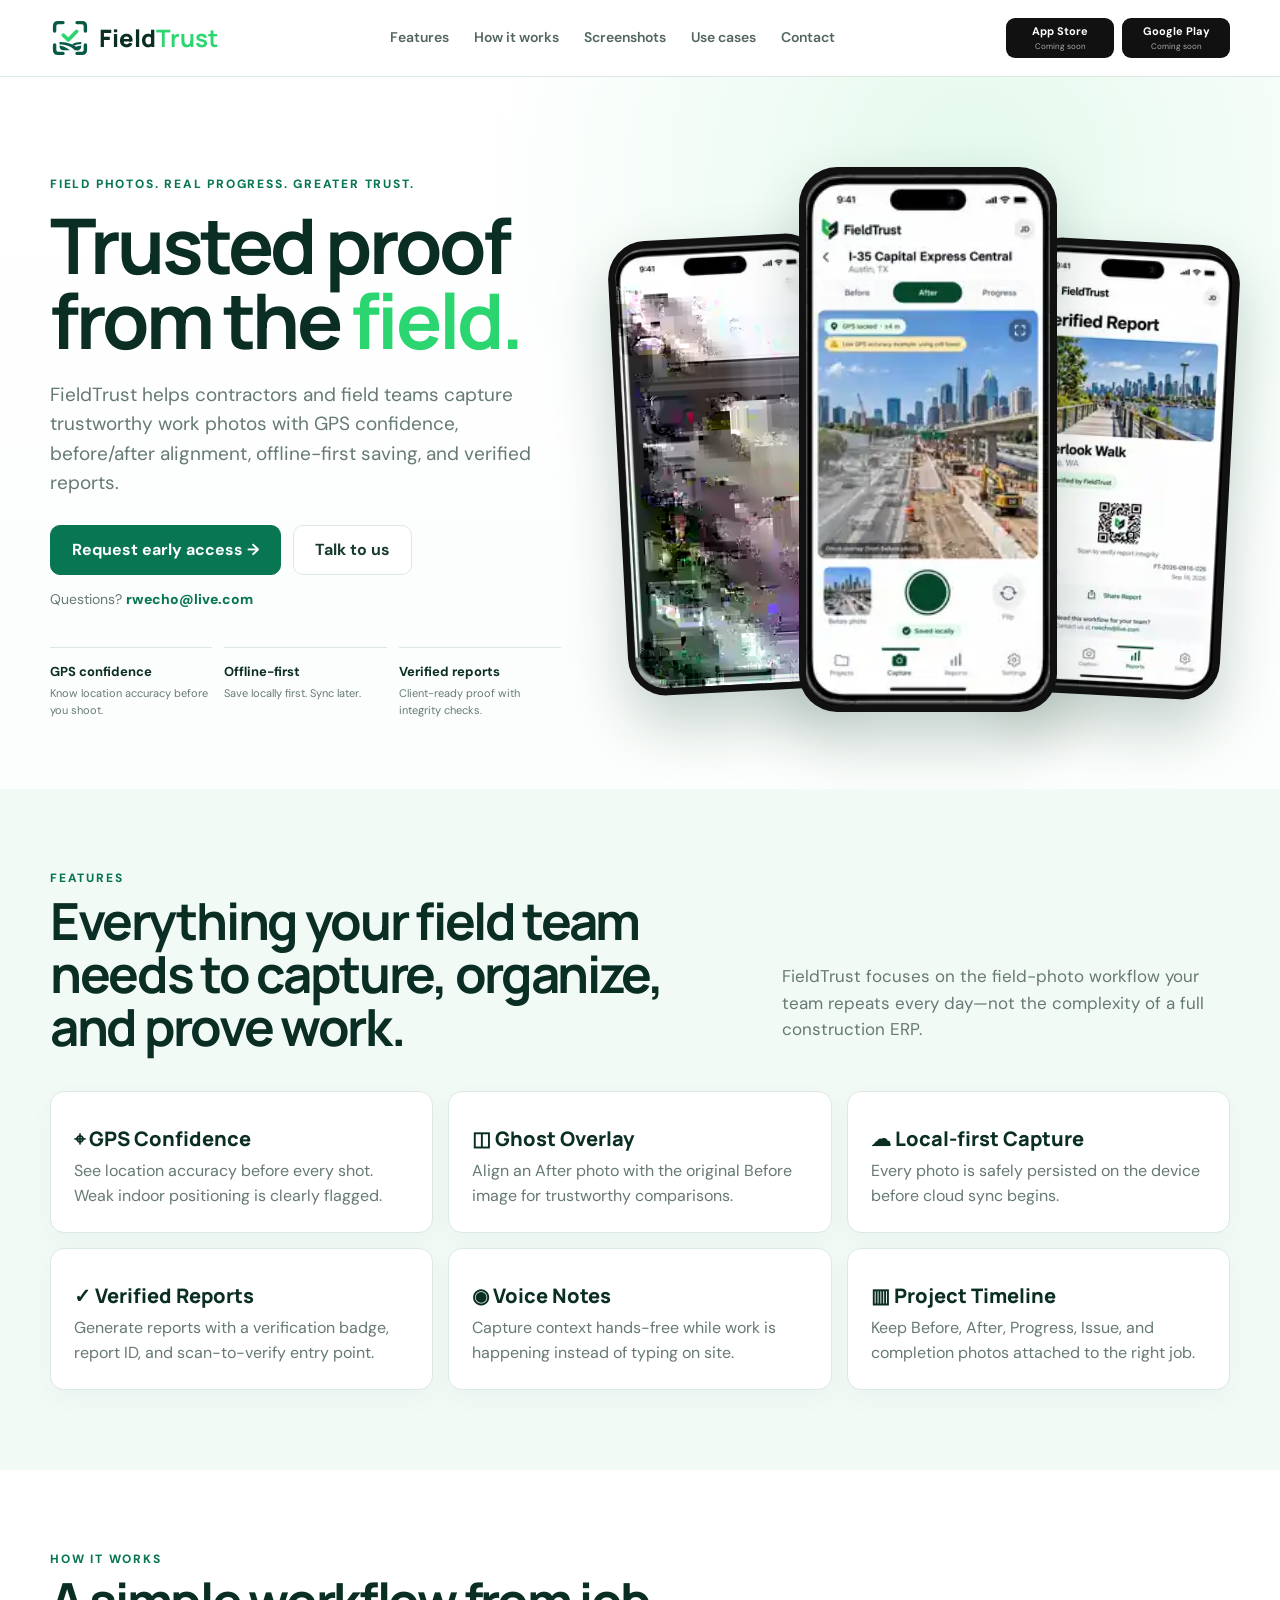
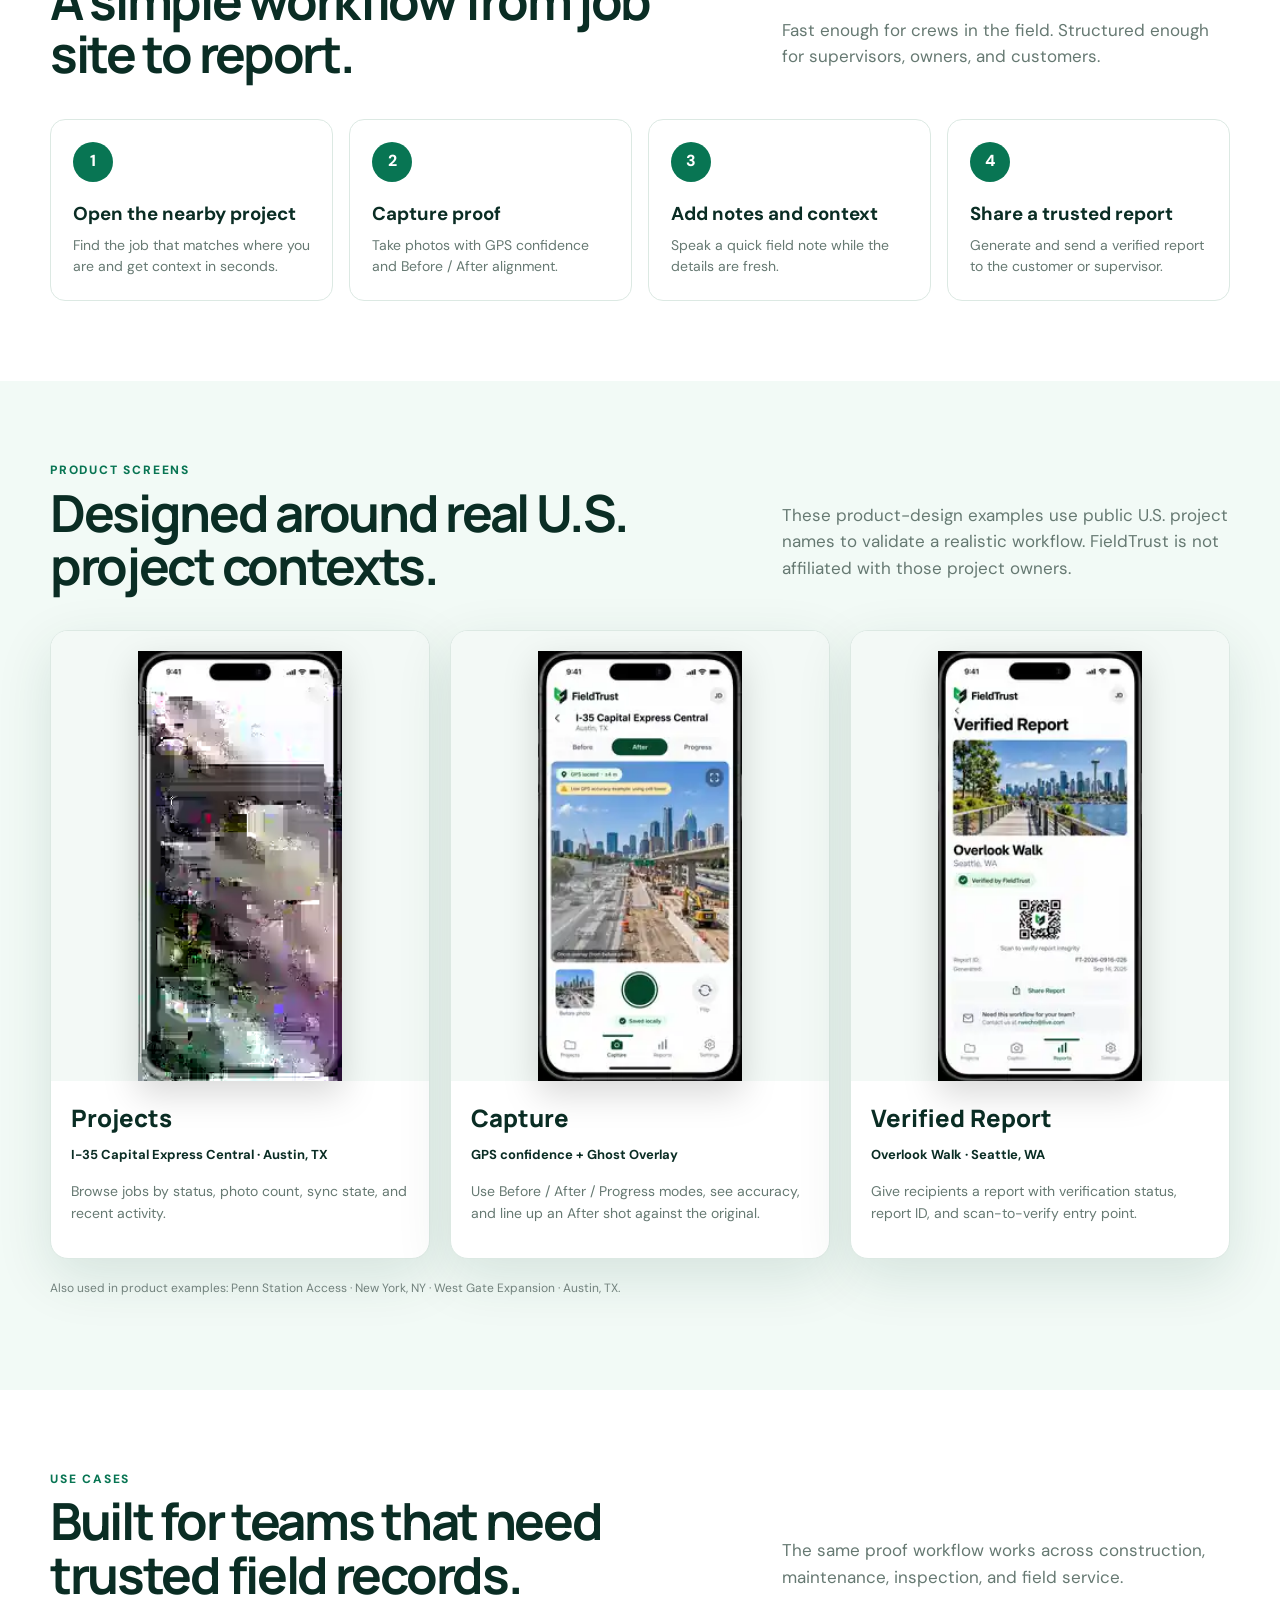
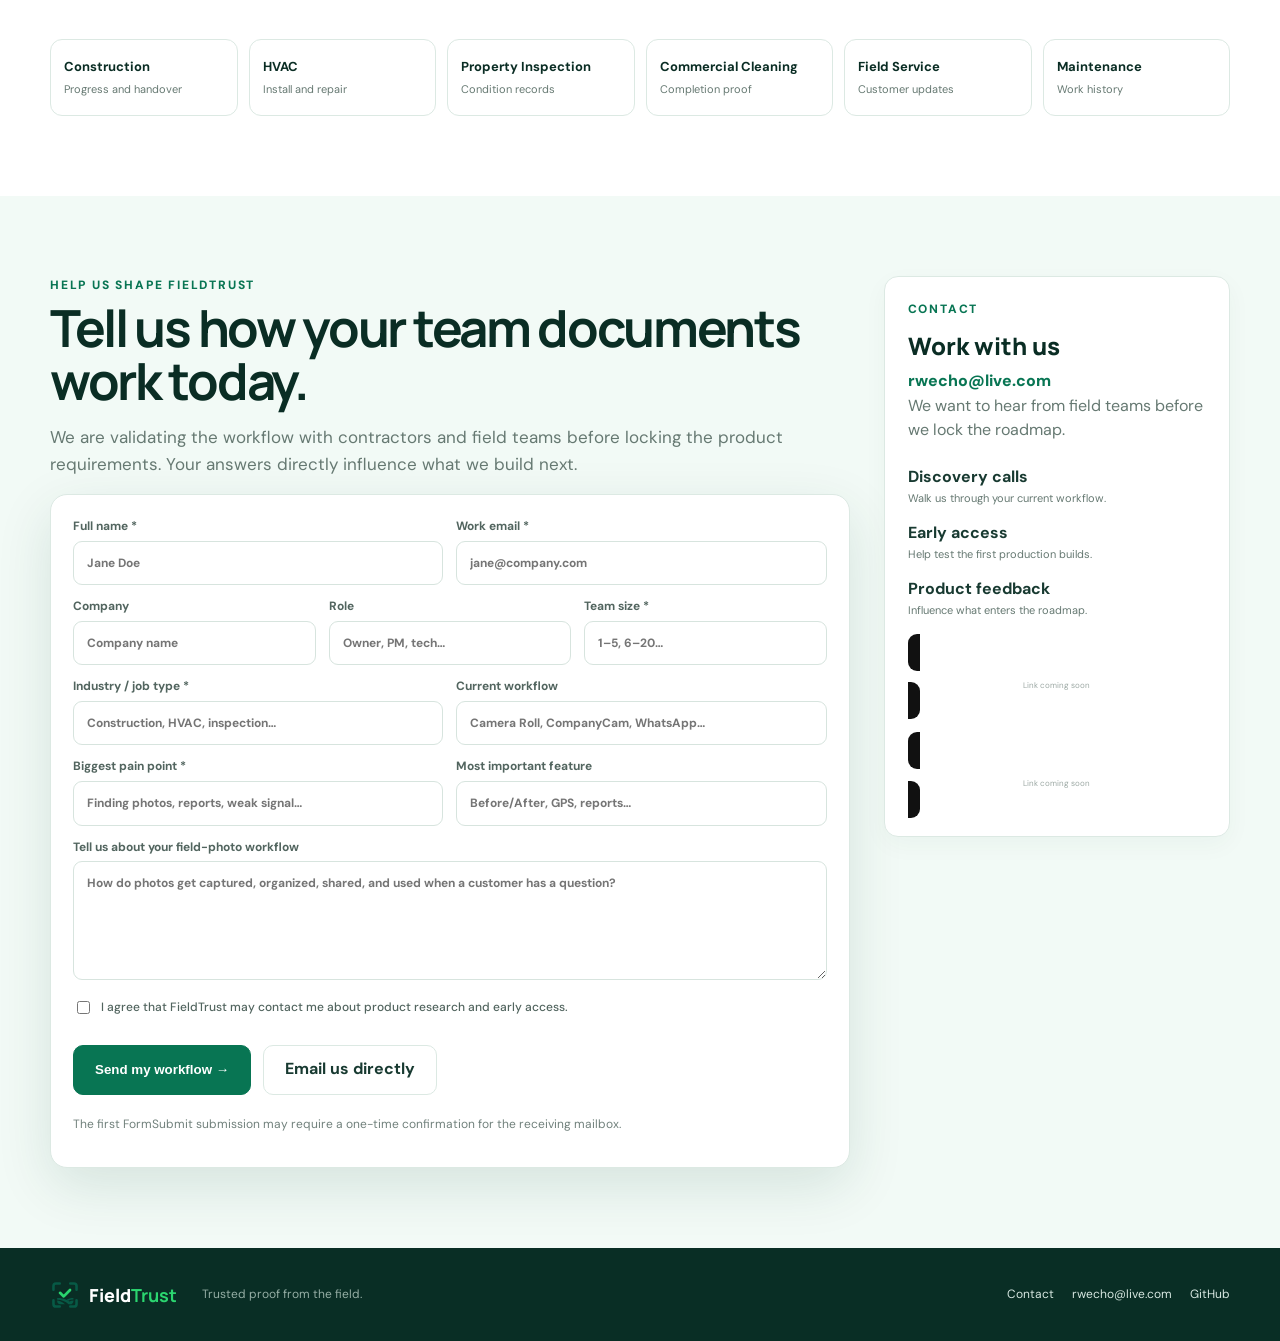
==== commit 3f892d51: "site: publish real FieldTrust product screenshots and research form" ====
--- a/website/index.html
+++ b/website/index.html
@@ -1,144 +1 @@
-<!doctype html>
-<html lang="en">
-<head>
-  <meta charset="utf-8" />
-  <meta name="viewport" content="width=device-width, initial-scale=1" />
-  <title>FieldTrust — Trusted proof from the field</title>
-  <meta name="description" content="FieldTrust helps contractors and field teams capture trustworthy job photos with GPS confidence, before/after alignment, offline-first saving, voice notes, and verified reports." />
-  <meta name="theme-color" content="#075A46" />
-  <meta property="og:title" content="FieldTrust — Trusted proof from the field" />
-  <meta property="og:description" content="Capture fast. Never lose proof. Turn field photos into trusted reports." />
-  <meta property="og:type" content="website" />
-  <link rel="icon" href="assets/fieldtrust-icon.svg" type="image/svg+xml" />
-  <link rel="preconnect" href="https://fonts.googleapis.com" />
-  <link rel="preconnect" href="https://fonts.gstatic.com" crossorigin />
-  <link href="https://fonts.googleapis.com/css2?family=DM+Sans:wght@400;500;600;700&family=Manrope:wght@600;700;800&display=swap" rel="stylesheet" />
-  <link rel="stylesheet" href="styles.css" />
-</head>
-<body>
-<header class="nav-shell">
-  <div class="wrap nav-inner">
-    <a class="brand" href="#top"><img src="assets/fieldtrust-icon.svg" alt="" /><span>Field<span>Trust</span></span></a>
-    <nav class="nav-links">
-      <a href="#features">Features</a><a href="#workflow">How it works</a><a href="#screenshots">Screenshots</a><a href="#use-cases">Use cases</a><a href="#contact">Contact</a>
-    </nav>
-    <a class="button button-dark button-small" href="#contact">Request early access</a>
-  </div>
-</header>
-
-<main id="top">
-  <section class="hero wrap">
-    <div class="hero-copy">
-      <div class="eyebrow">FIELD WORK, VERIFIED</div>
-      <h1>Trusted proof<br />from the <span>field.</span></h1>
-      <p class="hero-lead">FieldTrust helps contractors and field teams capture trustworthy work photos with GPS confidence, before/after alignment, offline-first saving, and verified reports.</p>
-      <div class="hero-actions">
-        <a class="button button-primary" href="#contact">Request early access <b>→</b></a>
-        <a class="button button-light" href="mailto:rwecho@live.com">Talk to us</a>
-      </div>
-      <p class="direct-contact">Questions? <a href="mailto:rwecho@live.com">rwecho@live.com</a></p>
-      <div class="store-row">
-        <a class="store-badge" href="https://apps.apple.com/" target="_blank" rel="noreferrer"><span class="store-icon">●</span><span><small>Download on the</small><strong>App Store</strong><em>Link coming soon</em></span></a>
-        <a class="store-badge" href="https://play.google.com/store/apps/" target="_blank" rel="noreferrer"><span class="store-icon">▶</span><span><small>GET IT ON</small><strong>Google Play</strong><em>Link coming soon</em></span></a>
-      </div>
-      <div class="trust-pills"><span>◎ GPS confidence</span><span>☁ Offline-first</span><span>✓ Verified reports</span></div>
-    </div>
-
-    <div class="hero-device-stage">
-      <img class="hero-device" src="assets/projects.webp" alt="FieldTrust Projects screen prototype showing US infrastructure project examples" />
-      <div class="hero-note note-one"><strong>I-35 Capital Express Central</strong><small>Austin, TX · Project context</small></div>
-      <div class="hero-note note-two"><strong>Saved locally</strong><small>Cloud sync never blocks field work</small></div>
-    </div>
-  </section>
-
-  <section class="metric-strip wrap">
-    <div><strong>Capture fast</strong><span>Project, GPS and time context in seconds.</span></div>
-    <div><strong>Never lose proof</strong><span>Local save first, durable sync second.</span></div>
-    <div><strong>Share with confidence</strong><span>Client-ready reports with integrity verification.</span></div>
-  </section>
-
-  <section class="section wrap" id="features">
-    <div class="section-heading">
-      <div><div class="eyebrow">POWERFUL, FOCUSED FEATURES</div><h2>Everything your field team needs to capture, organize, and prove work.</h2></div>
-      <p>FieldTrust stays intentionally focused. It is not a full construction ERP. It is the fastest path from a job-site photo to clear, trustworthy proof.</p>
-    </div>
-    <div class="feature-grid">
-      <article><div class="feature-icon">⌖</div><h3>GPS Confidence</h3><p>See location accuracy before you shoot. Weak indoor positioning is clearly flagged instead of silently becoming false precision.</p></article>
-      <article><div class="feature-icon">◫</div><h3>Before / After Ghost Overlay</h3><p>Overlay the original Before image at low opacity so crews can line up the After shot from the same angle.</p></article>
-      <article><div class="feature-icon">☁</div><h3>Local-first Capture</h3><p>A photo is considered captured only after it is safely persisted on the device. Sync happens afterward.</p></article>
-      <article><div class="feature-icon">✓</div><h3>Verified Reports</h3><p>Generate client-ready proof with timestamps, location context, report ID, and an integrity verification entry point.</p></article>
-      <article><div class="feature-icon">◉</div><h3>Voice Notes</h3><p>Speak a quick note on site. FieldTrust turns field shorthand into clean project context without slowing the crew down.</p></article>
-      <article><div class="feature-icon">⌕</div><h3>Project Timeline</h3><p>Keep photos connected to the right project so months-later retrieval does not depend on camera-roll memory.</p></article>
-    </div>
-  </section>
-
-  <section class="section workflow-section" id="workflow">
-    <div class="wrap">
-      <div class="section-heading centered"><div><div class="eyebrow">HOW IT WORKS</div><h2>A simple workflow from job site to report.</h2></div></div>
-      <div class="workflow-grid">
-        <div class="step"><b>1</b><h3>Open the nearby project</h3><p>Find the correct job and get on-site context immediately.</p></div>
-        <div class="step"><b>2</b><h3>Capture proof</h3><p>Take Before, After or Progress photos with GPS confidence visible.</p></div>
-        <div class="step"><b>3</b><h3>Add context</h3><p>Use voice or text while the details are still fresh.</p></div>
-        <div class="step"><b>4</b><h3>Share a trusted report</h3><p>Turn field records into a report that clients and stakeholders can understand.</p></div>
-      </div>
-    </div>
-  </section>
-
-  <section class="section wrap" id="screenshots">
-    <div class="section-heading">
-      <div><div class="eyebrow">PRODUCT PROTOTYPES</div><h2>Designed around real U.S. field-work scenarios.</h2></div>
-      <p>The UI prototypes use public U.S. infrastructure project names to test realistic workflows and information density. FieldTrust is not affiliated with these projects or agencies.</p>
-    </div>
-    <div class="screens-grid">
-      <article class="screen-card"><div class="screen-image-wrap"><img src="assets/projects.webp" alt="Projects screen with I-35 Capital Express Central, Overlook Walk and Penn Station Access examples" /></div><div><span>PROJECTS</span><h3>Find the right job quickly.</h3><p>Nearby, on-site and offline states stay visible so the field worker always knows where a photo belongs.</p></div></article>
-      <article class="screen-card"><div class="screen-image-wrap"><img src="assets/report.webp" alt="Verified report prototype using Overlook Walk in Seattle as a UI example" /></div><div><span>VERIFIED REPORT</span><h3>Turn records into client-ready proof.</h3><p>Verification status, report ID, generated time and sharing controls are readable at a glance.</p></div></article>
-    </div>
-    <div class="project-reference">
-      <strong>Public project examples used for product prototyping</strong>
-      <div><span>⌖ I-35 Capital Express Central · Austin, TX</span><span>⌖ Overlook Walk · Seattle, WA</span><span>⌖ Penn Station Access · New York, NY</span><span>⌖ AUS West Gate Expansion · Austin, TX</span></div>
-    </div>
-  </section>
-
-  <section class="section soft-section" id="use-cases">
-    <div class="wrap">
-      <div class="section-heading"><div><div class="eyebrow">USE CASES</div><h2>Built for teams that need trusted field records.</h2></div><p>We are validating the product with small crews first: teams that need fast proof without the weight and cost of a full field-operations suite.</p></div>
-      <div class="use-grid"><div><b>Construction</b><span>Progress, punch and handover</span></div><div><b>HVAC</b><span>Install and service evidence</span></div><div><b>Property Inspection</b><span>Condition records</span></div><div><b>Commercial Cleaning</b><span>Before and after proof</span></div><div><b>Field Service</b><span>On-site work completion</span></div><div><b>Maintenance</b><span>Routine and corrective work</span></div></div>
-    </div>
-  </section>
-
-  <section class="section contact-section wrap" id="contact">
-    <div class="contact-copy">
-      <div class="eyebrow">HELP SHAPE FIELDTRUST</div>
-      <h2>Tell us how your team proves work today.</h2>
-      <p>We are speaking with contractors, inspectors, field-service teams and small crews to confirm exactly what belongs in the first release. Your workflow will directly influence the product.</p>
-      <div class="contact-card"><strong>Prefer email?</strong><a href="mailto:rwecho@live.com">rwecho@live.com</a><span>We read every serious product inquiry.</span></div>
-    </div>
-    <form class="lead-form" action="https://formsubmit.co/rwecho@live.com" method="POST">
-      <input type="hidden" name="_subject" value="New FieldTrust customer discovery request" />
-      <input type="hidden" name="_template" value="table" />
-      <input type="hidden" name="_next" value="https://rwecho.github.io/FieldTrust/thanks.html" />
-      <input type="text" name="_honey" class="honeypot" tabindex="-1" autocomplete="off" />
-      <div class="field-row"><label>Full name<input name="Full name" required placeholder="Jane Smith" /></label><label>Work email<input name="email" type="email" required placeholder="jane@company.com" /></label></div>
-      <div class="field-row"><label>Company<input name="Company" required placeholder="Company name" /></label><label>Role<input name="Role" placeholder="Owner, PM, superintendent..." /></label></div>
-      <div class="field-row"><label>Team size<select name="Team size" required><option value="">Select</option><option>1</option><option>2–5</option><option>6–10</option><option>11–25</option><option>26–50</option><option>50+</option></select></label><label>Industry / job type<select name="Industry" required><option value="">Select</option><option>Construction</option><option>HVAC</option><option>Property inspection</option><option>Commercial cleaning</option><option>Field service</option><option>Maintenance</option><option>Other</option></select></label></div>
-      <label>How do you manage job photos today?<input name="Current workflow" placeholder="Camera roll, CompanyCam, WhatsApp, Dropbox..." /></label>
-      <label>What is the biggest problem with your current workflow?<textarea name="Biggest pain point" required placeholder="Finding photos later, proving location, reports, sync, price, team adoption..."></textarea></label>
-      <label>Which FieldTrust capability matters most?<select name="Priority feature" required><option value="">Select</option><option>Local-first / offline reliability</option><option>GPS confidence</option><option>Before / After Ghost Overlay</option><option>Voice notes</option><option>Fast search and retrieval</option><option>Verified reports</option><option>Small-team collaboration</option></select></label>
-      <label>Anything else we should understand?<textarea name="Additional context" placeholder="Describe a recent job, dispute or workflow that would help us design this correctly."></textarea></label>
-      <label class="consent"><input type="checkbox" required /> <span>I agree that FieldTrust may use this information to contact me about product research and early access.</span></label>
-      <button class="button button-primary form-submit" type="submit">Send my workflow <b>→</b></button>
-      <small class="form-note">Submitting this form sends your answers to rwecho@live.com. No payment information is requested.</small>
-    </form>
-  </section>
-</main>
-
-<footer class="footer-shell">
-  <div class="wrap footer">
-    <div><a class="brand brand-small" href="#top"><img src="assets/fieldtrust-icon.svg" alt="" /><span>Field<span>Trust</span></span></a><p>Trusted proof from the field.</p></div>
-    <div class="footer-links"><a href="privacy.html">Privacy</a><a href="terms.html">Terms</a><a href="mailto:rwecho@live.com">Contact</a><a href="https://github.com/rwecho/FieldTrust">GitHub</a></div>
-    <div class="footer-stores"><a href="https://apps.apple.com/" target="_blank" rel="noreferrer">App Store · coming soon</a><a href="https://play.google.com/store/apps/" target="_blank" rel="noreferrer">Google Play · coming soon</a></div>
-  </div>
-  <div class="wrap footer-bottom"><span>© 2026 FieldTrust.</span><span>Product screenshots are design prototypes.</span></div>
-</footer>
-</body>
-</html>+<!doctype html><html lang="en"><head><meta charset="utf-8"><meta name="viewport" content="width=device-width,initial-scale=1"><title>FieldTrust — Trusted proof from the field</title><meta name="description" content="FieldTrust helps contractors and field teams capture trustworthy work photos with GPS confidence, before/after alignment, offline-first saving, and verified reports."><meta name="theme-color" content="#075A46"><link rel="icon" href="assets/fieldtrust-icon.svg" type="image/svg+xml"><link rel="preconnect" href="https://fonts.googleapis.com"><link rel="preconnect" href="https://fonts.gstatic.com" crossorigin><link href="https://fonts.googleapis.com/css2?family=DM+Sans:wght@400;500;600;700&family=Manrope:wght@600;700;800&display=swap" rel="stylesheet"><style>:root{--ink:#0a2d24;--text:#183a31;--muted:#667972;--green:#087553;--lime:#2bd670;--soft:#f2faf6;--line:#dce9e3;--shadow:0 18px 55px rgba(5,63,46,.12)}*{box-sizing:border-box}html{scroll-behavior:smooth}body{margin:0;color:var(--text);font-family:'DM Sans',system-ui,sans-serif;line-height:1.55;background:#fff}a{color:inherit;text-decoration:none}img{display:block;max-width:100%}.wrap{width:min(1180px,calc(100% - 40px));margin:auto}.header{position:sticky;top:0;z-index:50;background:rgba(255,255,255,.92);backdrop-filter:blur(15px);border-bottom:1px solid var(--line)}.navrow{height:76px;display:flex;align-items:center;gap:28px}.brand{display:flex;align-items:center;gap:9px;font:800 24px/1 Manrope;color:var(--ink)}.brand img{width:40px;height:40px}.brand b{color:var(--lime)}nav{display:flex;gap:25px;margin:auto;font-size:14px;font-weight:600;color:#52655f}.stores{display:flex;gap:8px}.store{background:#111;color:#fff;border-radius:9px;padding:8px 12px;text-align:center;min-width:108px;line-height:1.05}.store strong,.store small{display:block}.store strong{font-size:11px}.store small{font-size:8px;opacity:.65;margin-top:4px}.hero{background:radial-gradient(circle at 76% 13%,#e4f9ed,transparent 42%),linear-gradient(#fff,#fbfefc);padding:70px 0 42px;overflow:hidden}.heroGrid{display:grid;grid-template-columns:.9fr 1.1fr;gap:44px;align-items:center}.eyebrow{color:var(--green);font-size:12px;letter-spacing:.15em;font-weight:800}.hero h1,h2{font-family:Manrope;color:var(--ink);letter-spacing:-.045em}.hero h1{font-size:clamp(52px,6vw,82px);line-height:.98;margin:14px 0 22px}.hero h1 span{color:var(--lime)}.lead{color:var(--muted);font-size:19px;max-width:610px}.actions{display:flex;gap:12px;flex-wrap:wrap;margin-top:28px}.btn{height:50px;padding:0 21px;border-radius:10px;display:inline-flex;align-items:center;justify-content:center;font-weight:700;border:1px solid var(--line);background:#fff}.primary{background:var(--green);border-color:var(--green);color:#fff}.contactline{color:var(--muted);font-size:14px}.contactline a,.mail{color:var(--green);font-weight:800}.heroPoints{display:grid;grid-template-columns:repeat(3,1fr);gap:12px;margin-top:36px}.heroPoints div{border-top:1px solid var(--line);padding-top:14px}.heroPoints strong,.heroPoints small{display:block}.heroPoints strong{color:var(--ink);font-size:13px}.heroPoints small{color:var(--muted);font-size:11px;margin-top:3px}.devices{height:600px;position:relative}.phone{position:absolute;border-radius:38px;background:#111;padding:7px;box-shadow:0 28px 60px rgba(4,46,34,.22)}.phone img{width:100%;height:100%;object-fit:cover;border-radius:31px}.p1{width:215px;height:455px;left:2%;top:90px;transform:rotate(-3deg)}.p2{width:258px;height:545px;left:31%;top:20px;z-index:3}.p3{width:215px;height:455px;right:0;top:94px;transform:rotate(3deg);z-index:2}.section{padding:80px 0}.alt{background:var(--soft)}.heading{display:grid;grid-template-columns:1.2fr .8fr;gap:60px;align-items:end;margin-bottom:32px}.heading h2,.contact h2{font-size:clamp(34px,4vw,54px);line-height:1.04;margin:6px 0}.heading p,.contact>div>p{color:var(--muted);font-size:17px}.featureGrid{display:grid;grid-template-columns:repeat(3,1fr);gap:15px}.card{background:#fff;border:1px solid var(--line);border-radius:14px;padding:23px;box-shadow:0 8px 25px rgba(8,72,53,.04)}.card h3{color:var(--ink);margin:10px 0 7px;font:800 20px Manrope}.card p{color:var(--muted);margin:0}.steps{display:grid;grid-template-columns:repeat(4,1fr);gap:16px}.step{position:relative;padding:22px;background:#fff;border:1px solid var(--line);border-radius:15px}.step span{width:40px;height:40px;border-radius:50%;display:grid;place-items:center;background:var(--green);color:#fff;font-weight:800}.step h3{color:var(--ink);margin:17px 0 7px}.step p{color:var(--muted);margin:0;font-size:14px}.shots{display:grid;grid-template-columns:repeat(3,1fr);gap:20px}.shot{border:1px solid var(--line);background:#fff;border-radius:18px;overflow:hidden;box-shadow:var(--shadow)}.shotImg{height:450px;background:#f3f9f6;display:flex;align-items:flex-end;justify-content:center;padding-top:15px}.shotImg img{height:430px;width:auto;filter:drop-shadow(0 13px 17px rgba(0,0,0,.15))}.shotCopy{padding:20px}.shotCopy h3{font:800 24px Manrope;color:var(--ink);margin:0 0 8px}.shotCopy strong{font-size:13px;color:var(--ink)}.shotCopy p{color:var(--muted);font-size:14px}.note{margin-top:20px;color:#71817c;font-size:12px}.uses{display:grid;grid-template-columns:repeat(6,1fr);gap:11px}.uses div{padding:17px 13px;border:1px solid var(--line);border-radius:12px;background:#fff}.uses strong,.uses small{display:block}.uses strong{color:var(--ink);font-size:13px}.uses small{color:var(--muted);font-size:11px;margin-top:4px}.contact{display:grid;grid-template-columns:1.5fr .65fr;gap:34px;align-items:start}.form{background:#fff;border:1px solid var(--line);border-radius:17px;padding:22px;box-shadow:var(--shadow)}.row{display:grid;grid-template-columns:1fr 1fr;gap:13px}.row3{grid-template-columns:1fr 1fr 1fr}label{display:block;font-size:12px;color:#52655f;font-weight:700;margin-bottom:12px}input,textarea{width:100%;margin-top:5px;border:1px solid #d7e4de;border-radius:9px;padding:12px 13px;font:inherit;color:var(--ink);background:#fff}textarea{resize:vertical}.consent{display:flex;gap:8px;align-items:flex-start;font-weight:500}.consent input{width:auto;margin-top:3px}.side{position:sticky;top:100px}.side h3{font:800 24px Manrope;color:var(--ink)}.side p,.side small{color:var(--muted)}.benefits{display:grid;gap:14px;margin:22px 0}.benefits strong,.benefits small{display:block}.benefits small{font-size:11px}.footer{background:#092e25;color:#d7e7e1;padding:25px 0}.foot{display:flex;align-items:center;gap:25px}.foot .brand{color:#fff;font-size:18px}.foot .brand img{width:30px;height:30px}.foot p{color:#95aea5;font-size:12px}.footlinks{margin-left:auto;display:flex;gap:18px;font-size:12px}@media(max-width:1000px){nav,.stores{display:none}.heroGrid,.heading,.contact{grid-template-columns:1fr}.featureGrid{grid-template-columns:repeat(2,1fr)}.shots{grid-template-columns:1fr}.shot{display:grid;grid-template-columns:280px 1fr}.uses{grid-template-columns:repeat(3,1fr)}.steps{grid-template-columns:repeat(2,1fr)}.side{position:static}}@media(max-width:680px){.wrap{width:min(100% - 28px,1180px)}.hero{padding-top:40px}.hero h1{font-size:52px}.heroPoints,.featureGrid,.steps,.uses,.row,.row3{grid-template-columns:1fr}.devices{height:455px}.p1{width:150px;height:317px;top:95px}.p2{width:180px;height:380px;left:28%;top:30px}.p3{width:150px;height:317px;top:100px}.section{padding:58px 0}.shot{display:block}.shotImg{height:410px}.shotImg img{height:390px}.foot{flex-wrap:wrap}.footlinks{margin-left:0;width:100%;flex-wrap:wrap}}</style></head><body><header class="header"><div class="wrap navrow"><a class="brand" href="#top"><img src="assets/fieldtrust-icon.svg" alt=""><span>Field<b>Trust</b></span></a><nav><a href="#features">Features</a><a href="#workflow">How it works</a><a href="#screens">Screenshots</a><a href="#uses">Use cases</a><a href="#contact">Contact</a></nav><div class="stores"><a class="store" href="#app-store"><strong>App Store</strong><small>Coming soon</small></a><a class="store" href="#google-play"><strong>Google Play</strong><small>Coming soon</small></a></div></div></header><main id="top"><section class="hero"><div class="wrap heroGrid"><div><div class="eyebrow">FIELD PHOTOS. REAL PROGRESS. GREATER TRUST.</div><h1>Trusted proof<br>from the <span>field.</span></h1><p class="lead">FieldTrust helps contractors and field teams capture trustworthy work photos with GPS confidence, before/after alignment, offline-first saving, and verified reports.</p><div class="actions"><a class="btn primary" href="#contact">Request early access →</a><a class="btn" href="mailto:rwecho@live.com?subject=FieldTrust%20inquiry">Talk to us</a></div><p class="contactline">Questions? <a href="mailto:rwecho@live.com">rwecho@live.com</a></p><div class="heroPoints"><div><strong>GPS confidence</strong><small>Know location accuracy before you shoot.</small></div><div><strong>Offline-first</strong><small>Save locally first. Sync later.</small></div><div><strong>Verified reports</strong><small>Client-ready proof with integrity checks.</small></div></div></div><div class="devices"><div class="phone p1"><img src="assets/projects.webp" alt="FieldTrust Projects screen"></div><div class="phone p2"><img src="assets/capture.webp" alt="FieldTrust Capture screen"></div><div class="phone p3"><img src="assets/report.webp" alt="FieldTrust Verified Report screen"></div></div></div></section><section class="section alt" id="features"><div class="wrap"><div class="heading"><div><div class="eyebrow">FEATURES</div><h2>Everything your field team needs to capture, organize, and prove work.</h2></div><p>FieldTrust focuses on the field-photo workflow your team repeats every day—not the complexity of a full construction ERP.</p></div><div class="featureGrid"><article class="card"><h3>⌖ GPS Confidence</h3><p>See location accuracy before every shot. Weak indoor positioning is clearly flagged.</p></article><article class="card"><h3>◫ Ghost Overlay</h3><p>Align an After photo with the original Before image for trustworthy comparisons.</p></article><article class="card"><h3>☁ Local-first Capture</h3><p>Every photo is safely persisted on the device before cloud sync begins.</p></article><article class="card"><h3>✓ Verified Reports</h3><p>Generate reports with a verification badge, report ID, and scan-to-verify entry point.</p></article><article class="card"><h3>◉ Voice Notes</h3><p>Capture context hands-free while work is happening instead of typing on site.</p></article><article class="card"><h3>▥ Project Timeline</h3><p>Keep Before, After, Progress, Issue, and completion photos attached to the right job.</p></article></div></div></section><section class="section" id="workflow"><div class="wrap"><div class="heading"><div><div class="eyebrow">HOW IT WORKS</div><h2>A simple workflow from job site to report.</h2></div><p>Fast enough for crews in the field. Structured enough for supervisors, owners, and customers.</p></div><div class="steps"><article class="step"><span>1</span><h3>Open the nearby project</h3><p>Find the job that matches where you are and get context in seconds.</p></article><article class="step"><span>2</span><h3>Capture proof</h3><p>Take photos with GPS confidence and Before / After alignment.</p></article><article class="step"><span>3</span><h3>Add notes and context</h3><p>Speak a quick field note while the details are fresh.</p></article><article class="step"><span>4</span><h3>Share a trusted report</h3><p>Generate and send a verified report to the customer or supervisor.</p></article></div></div></section><section class="section alt" id="screens"><div class="wrap"><div class="heading"><div><div class="eyebrow">PRODUCT SCREENS</div><h2>Designed around real U.S. project contexts.</h2></div><p>These product-design examples use public U.S. project names to validate a realistic workflow. FieldTrust is not affiliated with those project owners.</p></div><div class="shots"><article class="shot"><div class="shotImg"><img src="assets/projects.webp" alt="Projects"></div><div class="shotCopy"><h3>Projects</h3><strong>I-35 Capital Express Central · Austin, TX</strong><p>Browse jobs by status, photo count, sync state, and recent activity.</p></div></article><article class="shot"><div class="shotImg"><img src="assets/capture.webp" alt="Capture"></div><div class="shotCopy"><h3>Capture</h3><strong>GPS confidence + Ghost Overlay</strong><p>Use Before / After / Progress modes, see accuracy, and line up an After shot against the original.</p></div></article><article class="shot"><div class="shotImg"><img src="assets/report.webp" alt="Verified Report"></div><div class="shotCopy"><h3>Verified Report</h3><strong>Overlook Walk · Seattle, WA</strong><p>Give recipients a report with verification status, report ID, and scan-to-verify entry point.</p></div></article></div><p class="note">Also used in product examples: Penn Station Access · New York, NY · West Gate Expansion · Austin, TX.</p></div></section><section class="section" id="uses"><div class="wrap"><div class="heading"><div><div class="eyebrow">USE CASES</div><h2>Built for teams that need trusted field records.</h2></div><p>The same proof workflow works across construction, maintenance, inspection, and field service.</p></div><div class="uses"><div><strong>Construction</strong><small>Progress and handover</small></div><div><strong>HVAC</strong><small>Install and repair</small></div><div><strong>Property Inspection</strong><small>Condition records</small></div><div><strong>Commercial Cleaning</strong><small>Completion proof</small></div><div><strong>Field Service</strong><small>Customer updates</small></div><div><strong>Maintenance</strong><small>Work history</small></div></div></div></section><section class="section alt" id="contact"><div class="wrap contact"><div><div class="eyebrow">HELP US SHAPE FIELDTRUST</div><h2>Tell us how your team documents work today.</h2><p>We are validating the workflow with contractors and field teams before locking the product requirements. Your answers directly influence what we build next.</p><form class="form" action="https://formsubmit.co/rwecho@live.com" method="POST"><input type="hidden" name="_subject" value="FieldTrust product research / early access"><input type="hidden" name="_template" value="table"><input type="hidden" name="_captcha" value="false"><div class="row"><label>Full name *<input name="Full name" required placeholder="Jane Doe"></label><label>Work email *<input type="email" name="Work email" required placeholder="jane@company.com"></label></div><div class="row row3"><label>Company<input name="Company" placeholder="Company name"></label><label>Role<input name="Role" placeholder="Owner, PM, tech…"></label><label>Team size *<input name="Team size" required placeholder="1–5, 6–20…"></label></div><div class="row"><label>Industry / job type *<input name="Industry / job type" required placeholder="Construction, HVAC, inspection…"></label><label>Current workflow<input name="Current workflow" placeholder="Camera Roll, CompanyCam, WhatsApp…"></label></div><div class="row"><label>Biggest pain point *<input name="Biggest pain point" required placeholder="Finding photos, reports, weak signal…"></label><label>Most important feature<input name="Most important feature" placeholder="Before/After, GPS, reports…"></label></div><label>Tell us about your field-photo workflow<textarea name="Workflow details" rows="5" placeholder="How do photos get captured, organized, shared, and used when a customer has a question?"></textarea></label><label class="consent"><input type="checkbox" name="Research consent" value="Yes" required><span>I agree that FieldTrust may contact me about product research and early access.</span></label><div class="actions"><button class="btn primary" type="submit">Send my workflow →</button><a class="btn" href="mailto:rwecho@live.com?subject=FieldTrust%20product%20research">Email us directly</a></div><p class="note">The first FormSubmit submission may require a one-time confirmation for the receiving mailbox.</p></form></div><aside class="card side"><div class="eyebrow">CONTACT</div><h3>Work with us</h3><a class="mail" href="mailto:rwecho@live.com">rwecho@live.com</a><p>We want to hear from field teams before we lock the roadmap.</p><div class="benefits"><div><strong>Discovery calls</strong><small>Walk us through your current workflow.</small></div><div><strong>Early access</strong><small>Help test the first production builds.</small></div><div><strong>Product feedback</strong><small>Influence what enters the roadmap.</small></div></div><a id="app-store" class="store" href="#app-store"><strong>Download on the App Store</strong><small>Link coming soon</small></a><br><br><a id="google-play" class="store" href="#google-play"><strong>Get it on Google Play</strong><small>Link coming soon</small></a></aside></div></section></main><footer class="footer"><div class="wrap foot"><a class="brand" href="#top"><img src="assets/fieldtrust-icon.svg" alt=""><span>Field<b>Trust</b></span></a><p>Trusted proof from the field.</p><div class="footlinks"><a href="#contact">Contact</a><a href="mailto:rwecho@live.com">rwecho@live.com</a><a href="https://github.com/rwecho/FieldTrust">GitHub</a></div></div></footer></body></html>
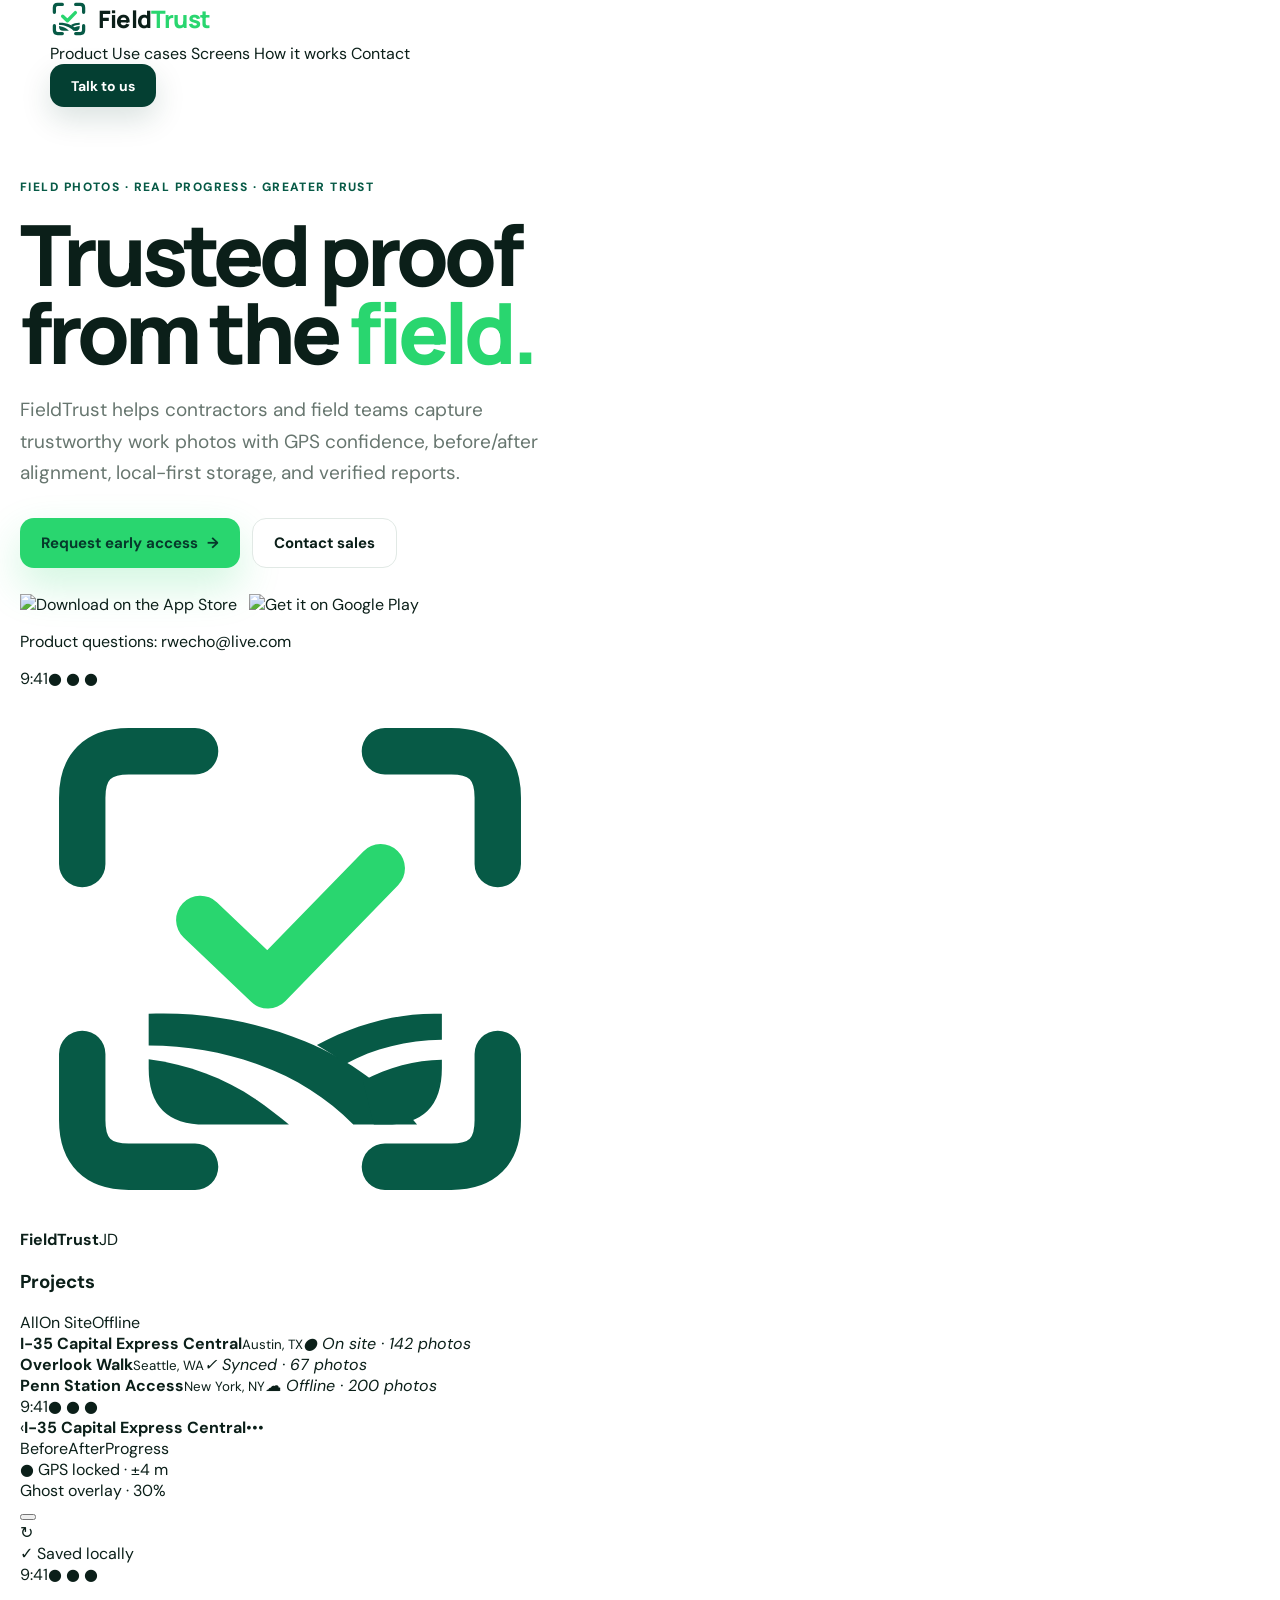
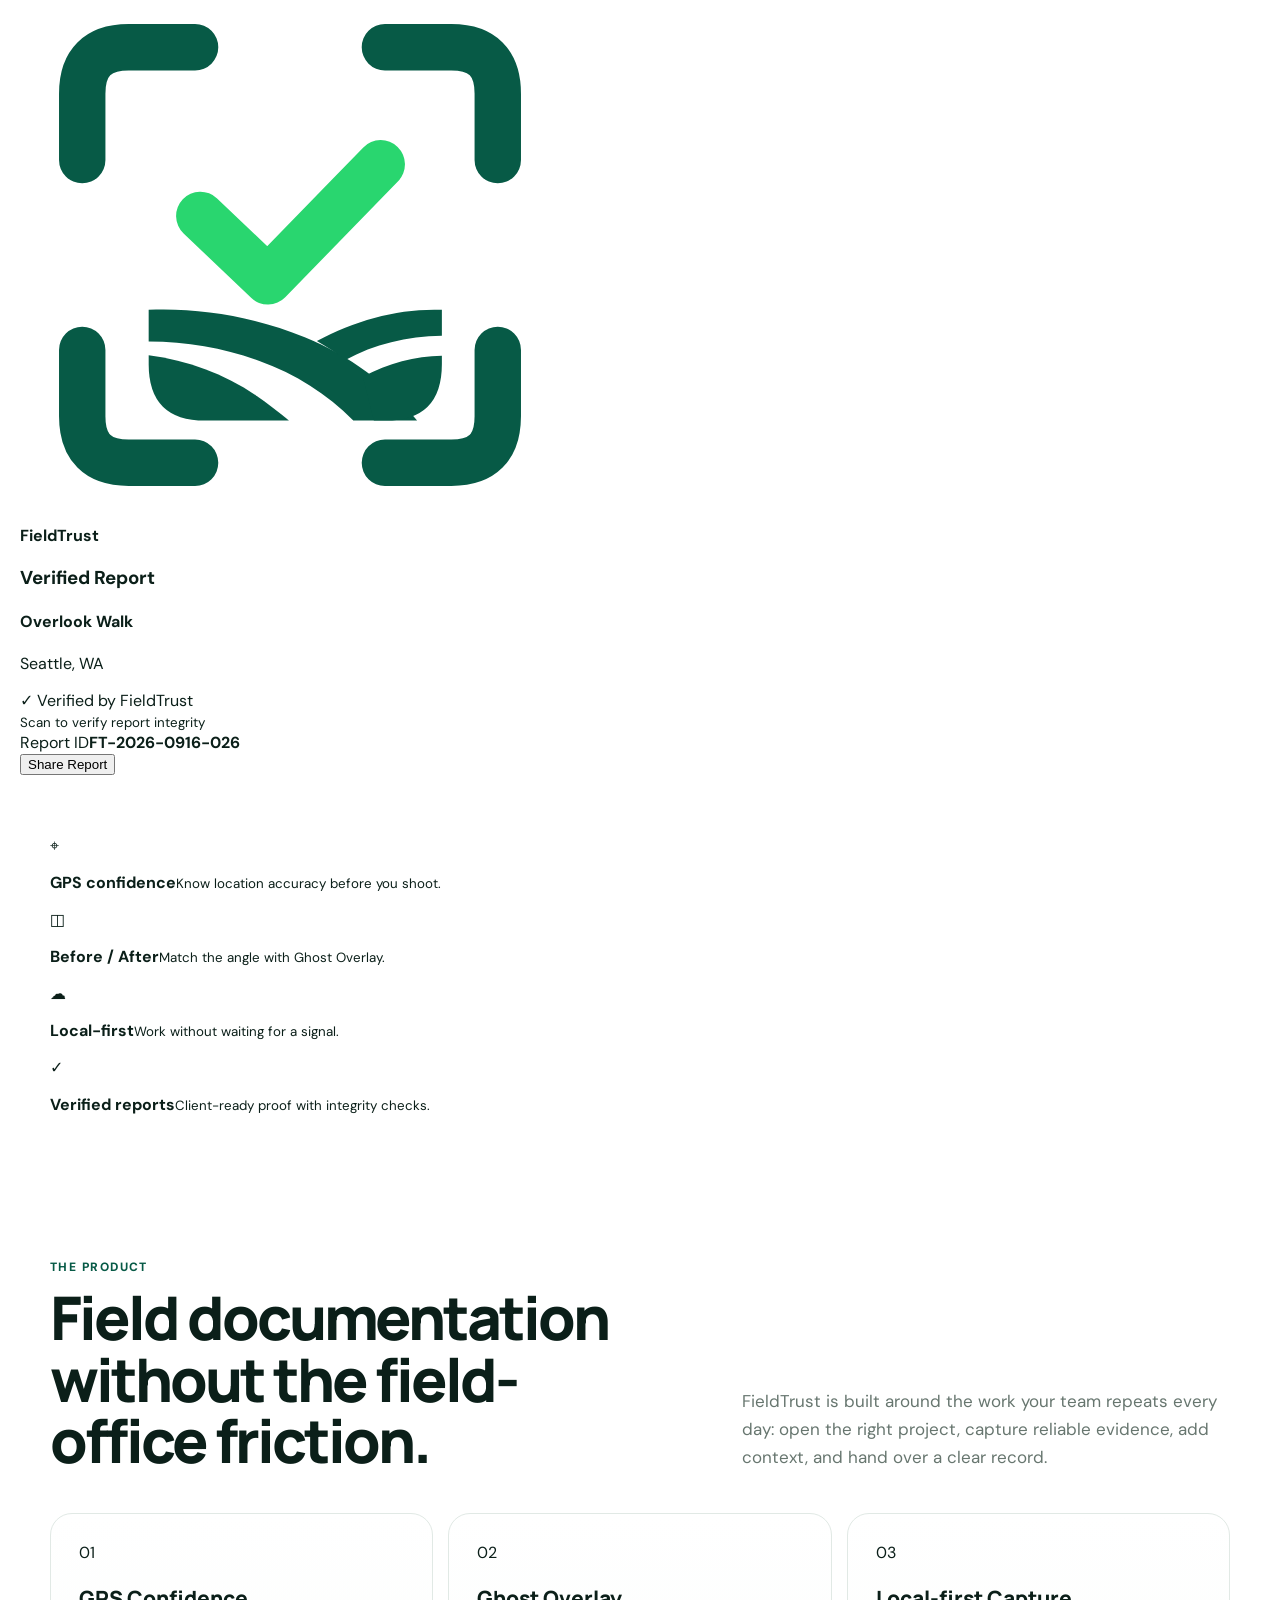
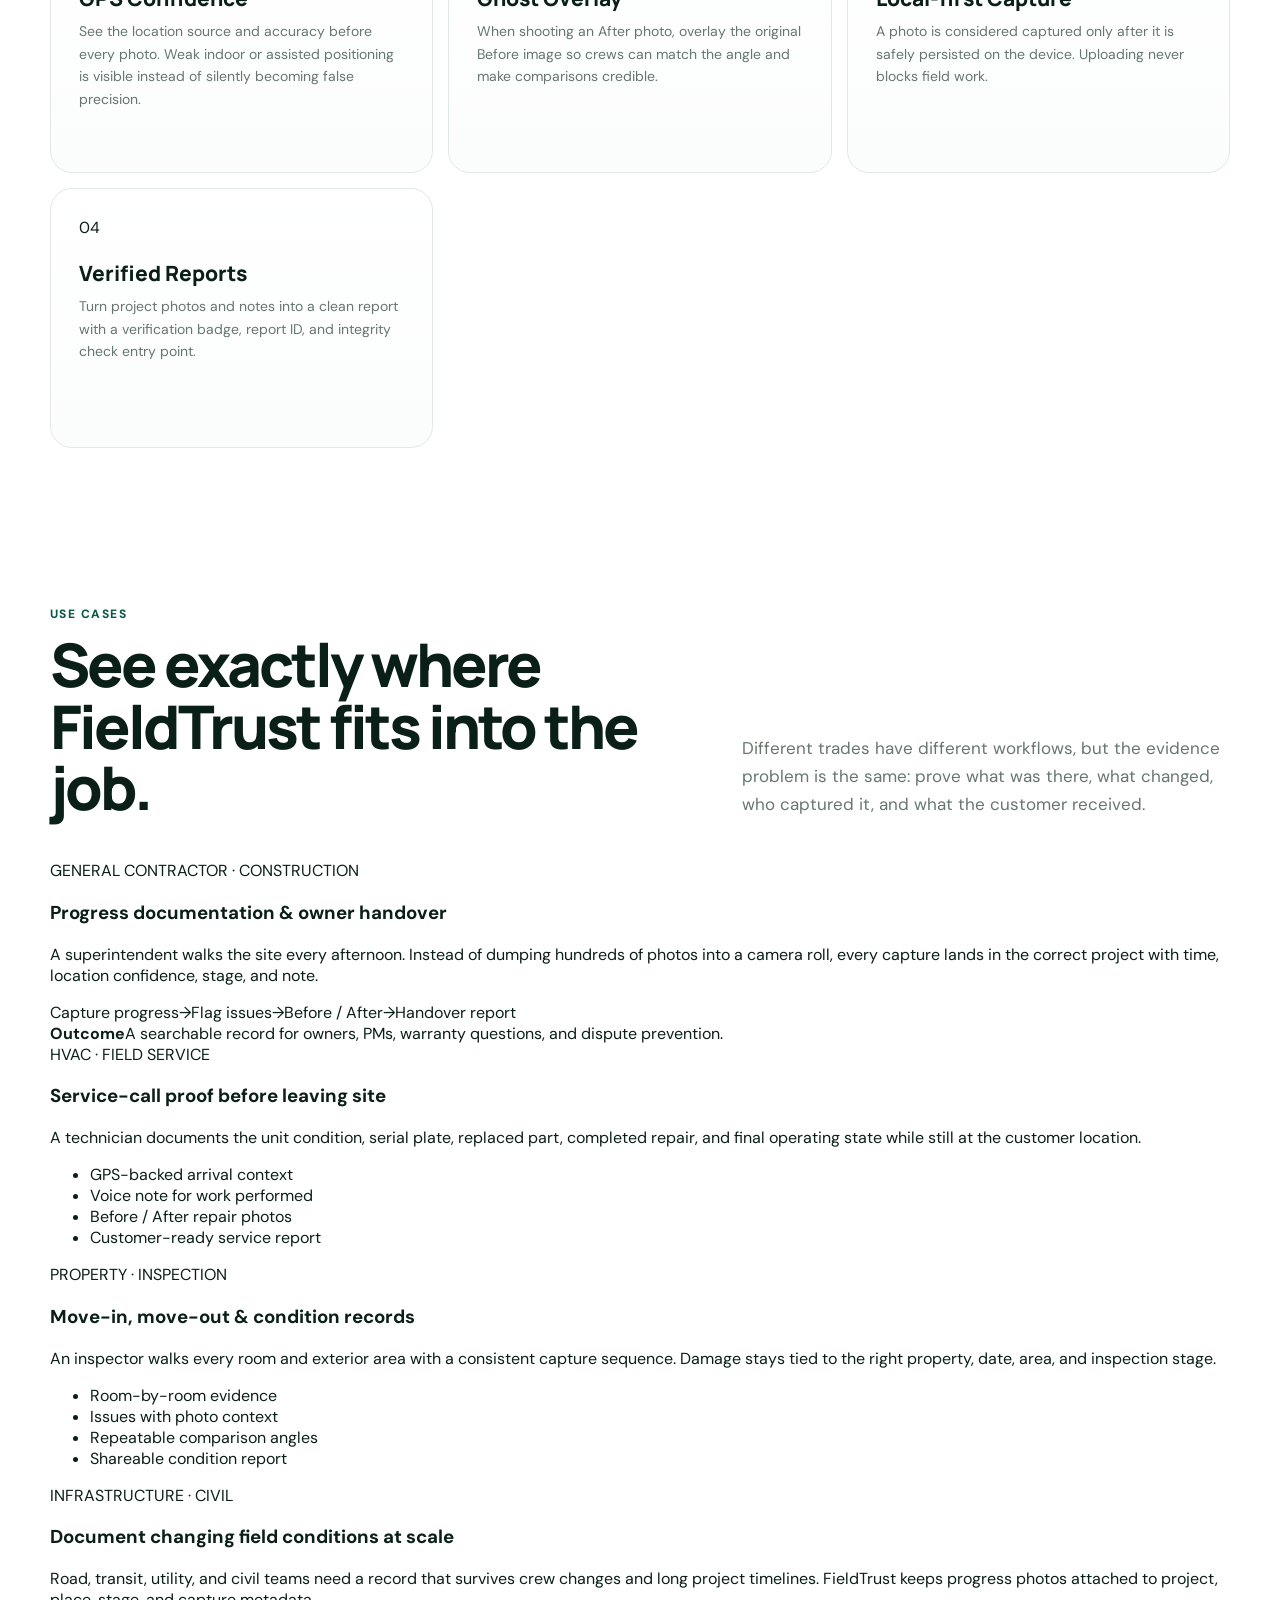
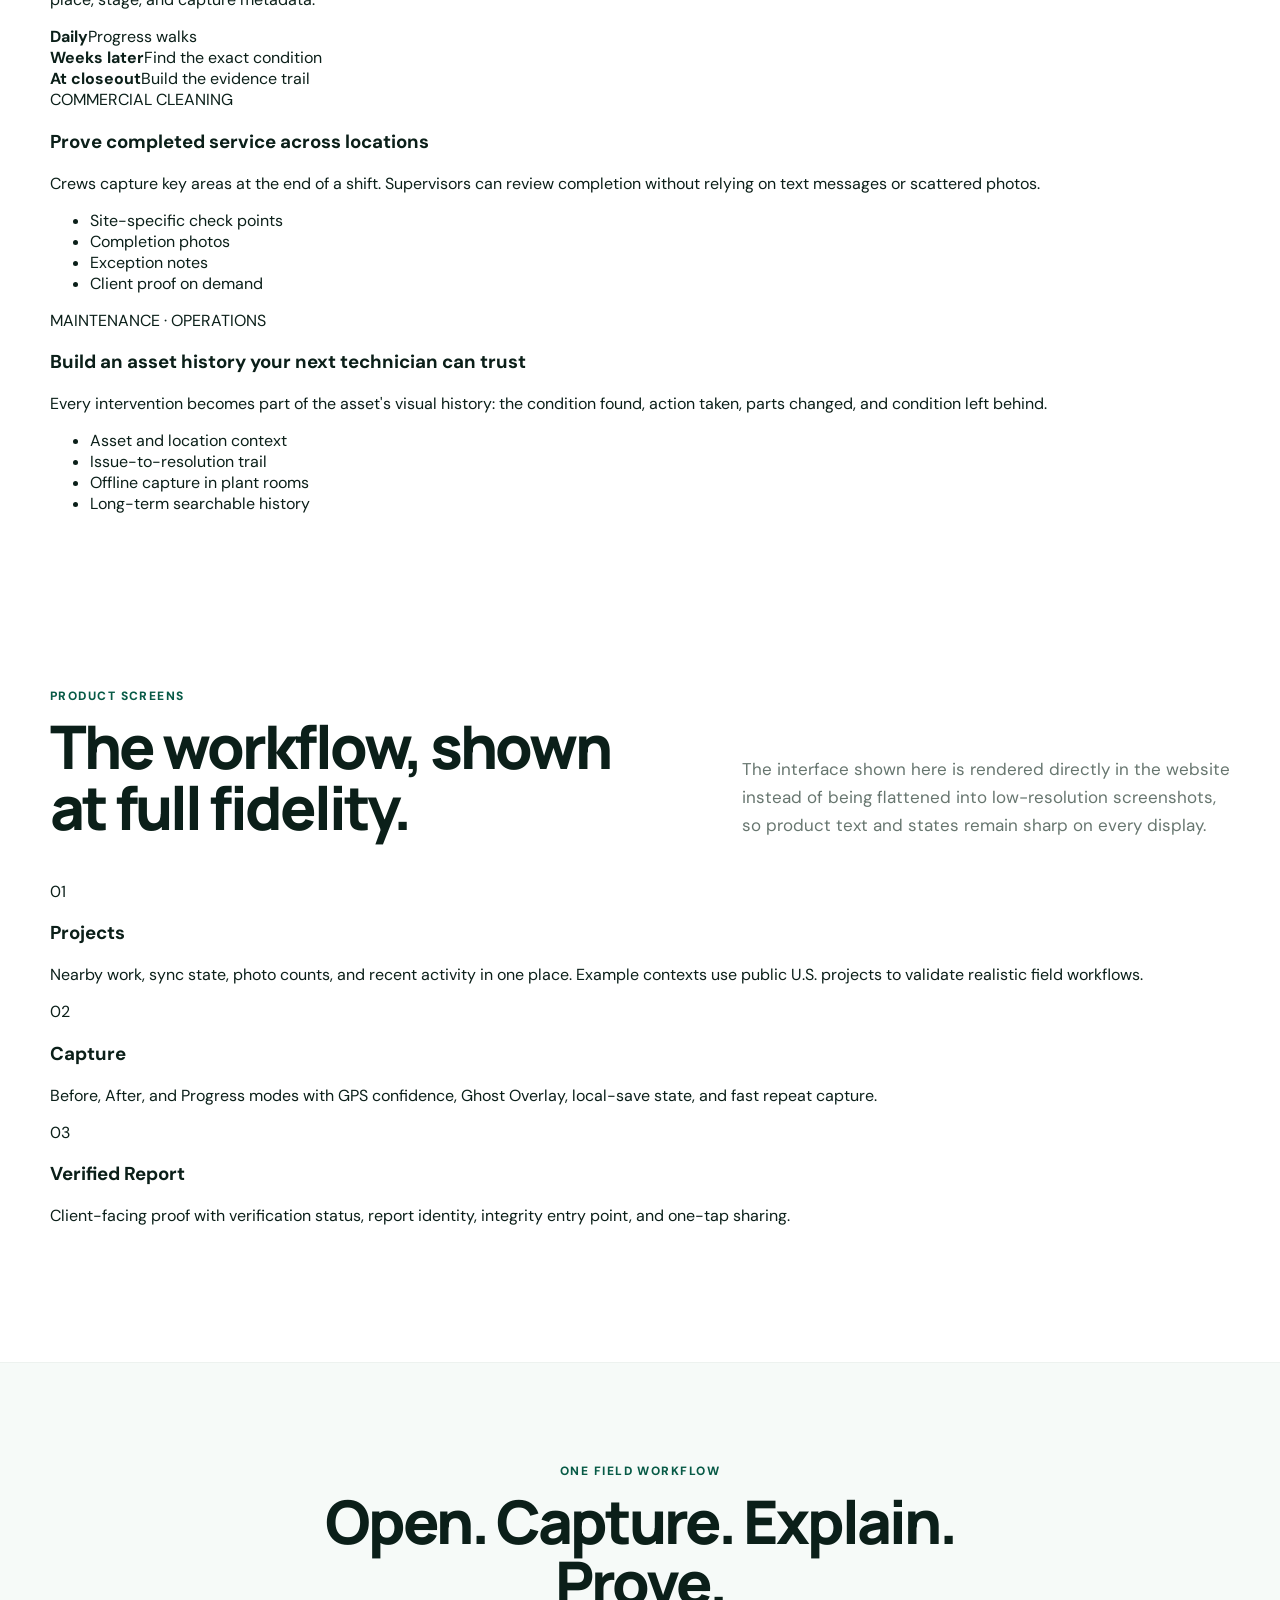
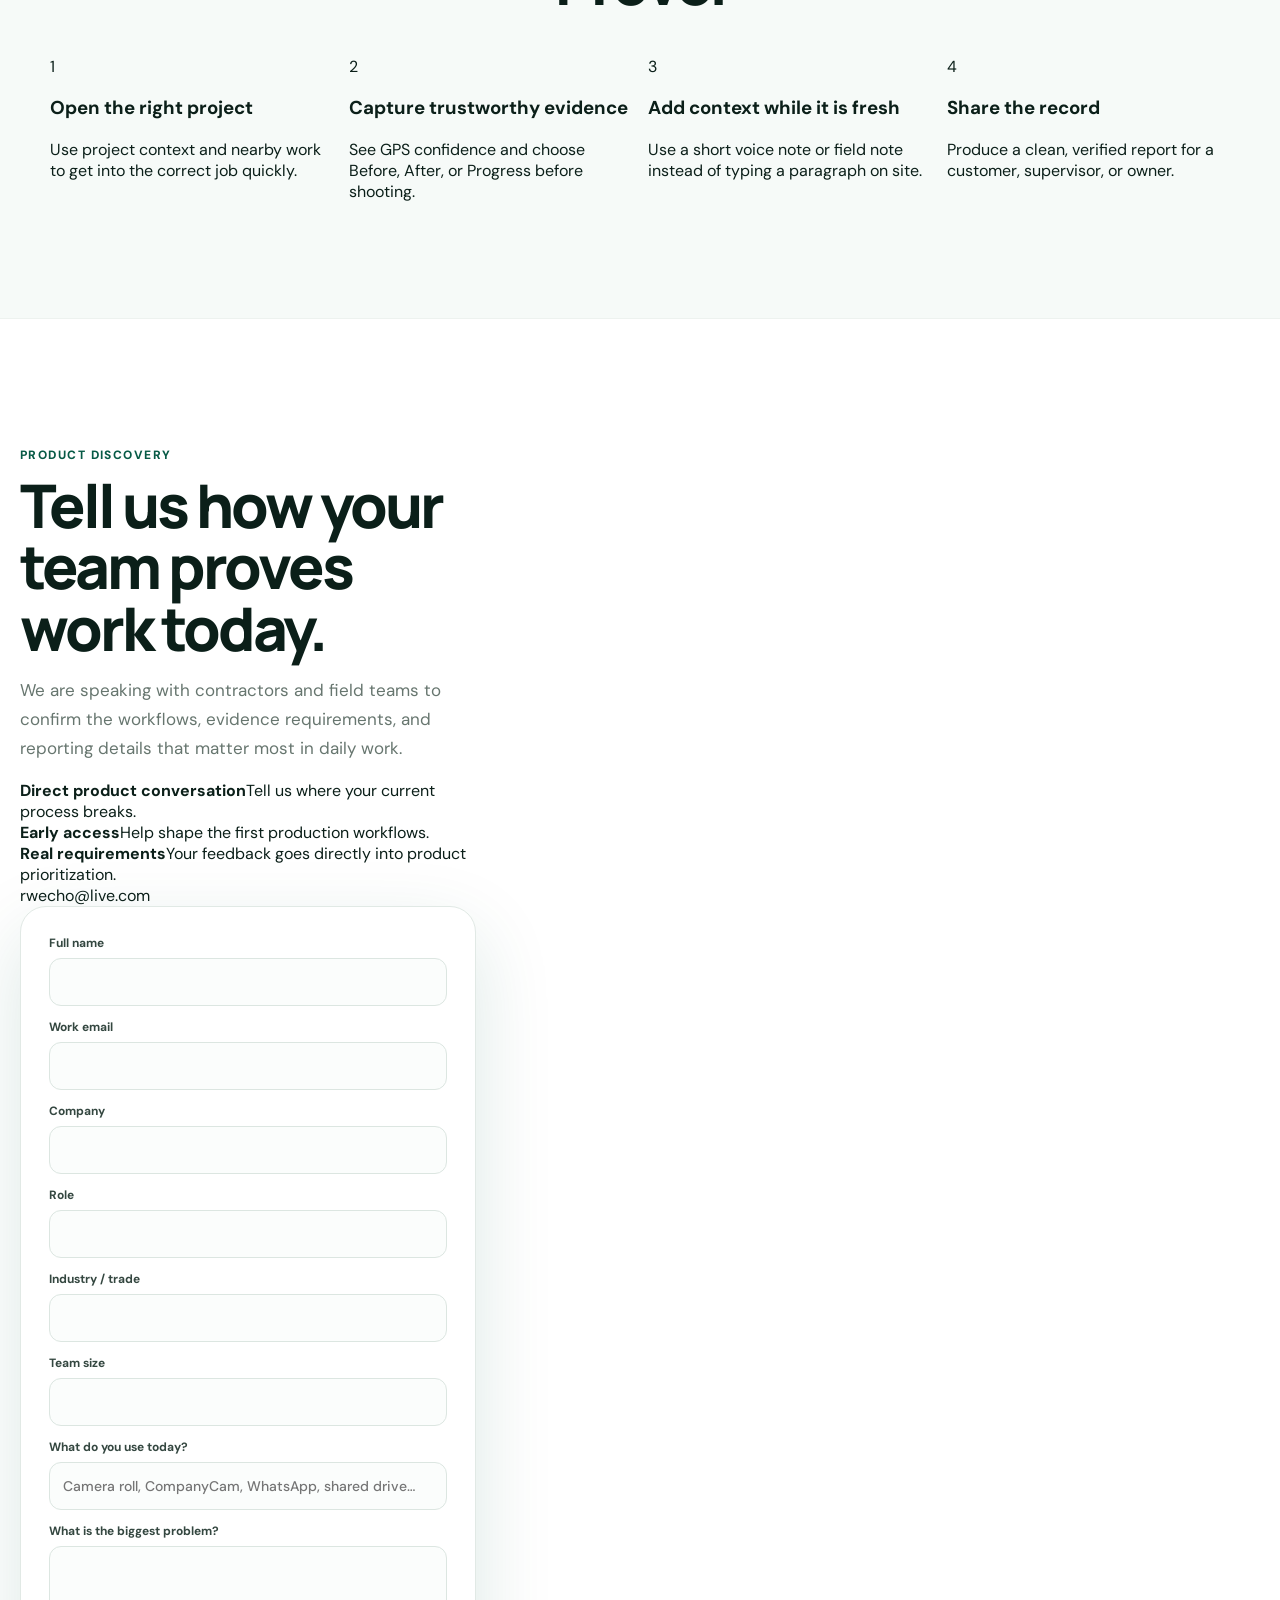
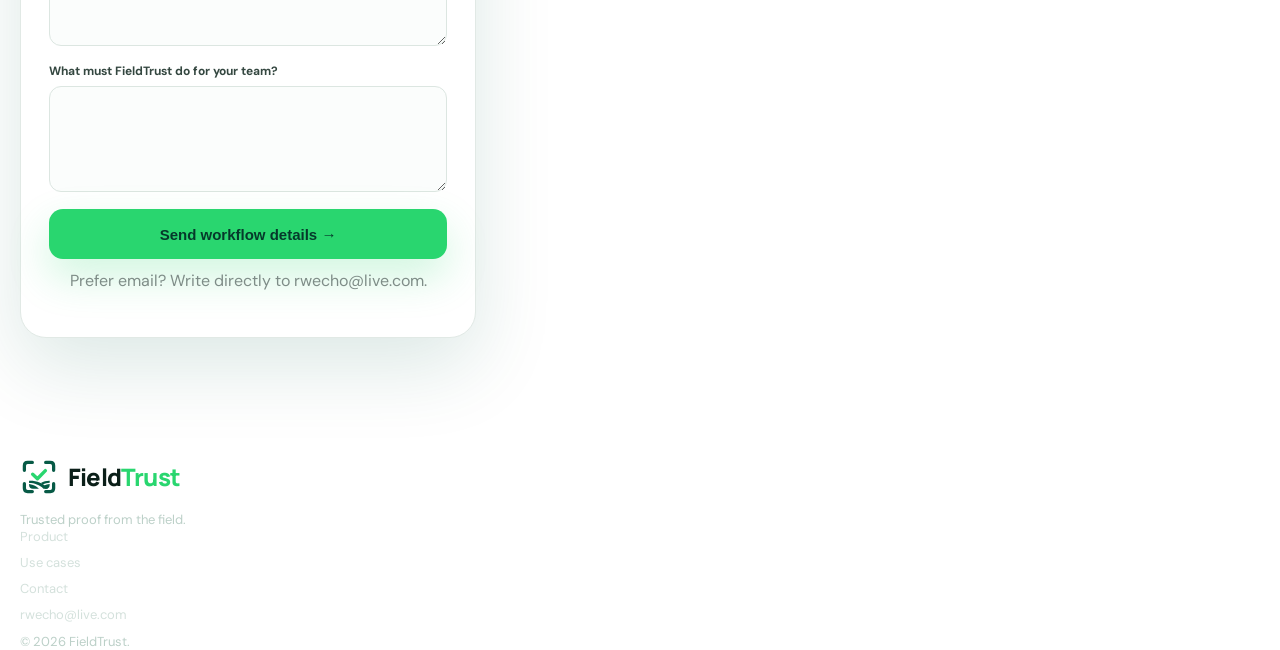
==== commit 1e8e4f05: "site: rebuild production landing page with real use cases" ====
--- a/website/index.html
+++ b/website/index.html
@@ -1 +1,254 @@
-<!doctype html><html lang="en"><head><meta charset="utf-8"><meta name="viewport" content="width=device-width,initial-scale=1"><title>FieldTrust — Trusted proof from the field</title><meta name="description" content="FieldTrust helps contractors and field teams capture trustworthy work photos with GPS confidence, before/after alignment, offline-first saving, and verified reports."><meta name="theme-color" content="#075A46"><link rel="icon" href="assets/fieldtrust-icon.svg" type="image/svg+xml"><link rel="preconnect" href="https://fonts.googleapis.com"><link rel="preconnect" href="https://fonts.gstatic.com" crossorigin><link href="https://fonts.googleapis.com/css2?family=DM+Sans:wght@400;500;600;700&family=Manrope:wght@600;700;800&display=swap" rel="stylesheet"><style>:root{--ink:#0a2d24;--text:#183a31;--muted:#667972;--green:#087553;--lime:#2bd670;--soft:#f2faf6;--line:#dce9e3;--shadow:0 18px 55px rgba(5,63,46,.12)}*{box-sizing:border-box}html{scroll-behavior:smooth}body{margin:0;color:var(--text);font-family:'DM Sans',system-ui,sans-serif;line-height:1.55;background:#fff}a{color:inherit;text-decoration:none}img{display:block;max-width:100%}.wrap{width:min(1180px,calc(100% - 40px));margin:auto}.header{position:sticky;top:0;z-index:50;background:rgba(255,255,255,.92);backdrop-filter:blur(15px);border-bottom:1px solid var(--line)}.navrow{height:76px;display:flex;align-items:center;gap:28px}.brand{display:flex;align-items:center;gap:9px;font:800 24px/1 Manrope;color:var(--ink)}.brand img{width:40px;height:40px}.brand b{color:var(--lime)}nav{display:flex;gap:25px;margin:auto;font-size:14px;font-weight:600;color:#52655f}.stores{display:flex;gap:8px}.store{background:#111;color:#fff;border-radius:9px;padding:8px 12px;text-align:center;min-width:108px;line-height:1.05}.store strong,.store small{display:block}.store strong{font-size:11px}.store small{font-size:8px;opacity:.65;margin-top:4px}.hero{background:radial-gradient(circle at 76% 13%,#e4f9ed,transparent 42%),linear-gradient(#fff,#fbfefc);padding:70px 0 42px;overflow:hidden}.heroGrid{display:grid;grid-template-columns:.9fr 1.1fr;gap:44px;align-items:center}.eyebrow{color:var(--green);font-size:12px;letter-spacing:.15em;font-weight:800}.hero h1,h2{font-family:Manrope;color:var(--ink);letter-spacing:-.045em}.hero h1{font-size:clamp(52px,6vw,82px);line-height:.98;margin:14px 0 22px}.hero h1 span{color:var(--lime)}.lead{color:var(--muted);font-size:19px;max-width:610px}.actions{display:flex;gap:12px;flex-wrap:wrap;margin-top:28px}.btn{height:50px;padding:0 21px;border-radius:10px;display:inline-flex;align-items:center;justify-content:center;font-weight:700;border:1px solid var(--line);background:#fff}.primary{background:var(--green);border-color:var(--green);color:#fff}.contactline{color:var(--muted);font-size:14px}.contactline a,.mail{color:var(--green);font-weight:800}.heroPoints{display:grid;grid-template-columns:repeat(3,1fr);gap:12px;margin-top:36px}.heroPoints div{border-top:1px solid var(--line);padding-top:14px}.heroPoints strong,.heroPoints small{display:block}.heroPoints strong{color:var(--ink);font-size:13px}.heroPoints small{color:var(--muted);font-size:11px;margin-top:3px}.devices{height:600px;position:relative}.phone{position:absolute;border-radius:38px;background:#111;padding:7px;box-shadow:0 28px 60px rgba(4,46,34,.22)}.phone img{width:100%;height:100%;object-fit:cover;border-radius:31px}.p1{width:215px;height:455px;left:2%;top:90px;transform:rotate(-3deg)}.p2{width:258px;height:545px;left:31%;top:20px;z-index:3}.p3{width:215px;height:455px;right:0;top:94px;transform:rotate(3deg);z-index:2}.section{padding:80px 0}.alt{background:var(--soft)}.heading{display:grid;grid-template-columns:1.2fr .8fr;gap:60px;align-items:end;margin-bottom:32px}.heading h2,.contact h2{font-size:clamp(34px,4vw,54px);line-height:1.04;margin:6px 0}.heading p,.contact>div>p{color:var(--muted);font-size:17px}.featureGrid{display:grid;grid-template-columns:repeat(3,1fr);gap:15px}.card{background:#fff;border:1px solid var(--line);border-radius:14px;padding:23px;box-shadow:0 8px 25px rgba(8,72,53,.04)}.card h3{color:var(--ink);margin:10px 0 7px;font:800 20px Manrope}.card p{color:var(--muted);margin:0}.steps{display:grid;grid-template-columns:repeat(4,1fr);gap:16px}.step{position:relative;padding:22px;background:#fff;border:1px solid var(--line);border-radius:15px}.step span{width:40px;height:40px;border-radius:50%;display:grid;place-items:center;background:var(--green);color:#fff;font-weight:800}.step h3{color:var(--ink);margin:17px 0 7px}.step p{color:var(--muted);margin:0;font-size:14px}.shots{display:grid;grid-template-columns:repeat(3,1fr);gap:20px}.shot{border:1px solid var(--line);background:#fff;border-radius:18px;overflow:hidden;box-shadow:var(--shadow)}.shotImg{height:450px;background:#f3f9f6;display:flex;align-items:flex-end;justify-content:center;padding-top:15px}.shotImg img{height:430px;width:auto;filter:drop-shadow(0 13px 17px rgba(0,0,0,.15))}.shotCopy{padding:20px}.shotCopy h3{font:800 24px Manrope;color:var(--ink);margin:0 0 8px}.shotCopy strong{font-size:13px;color:var(--ink)}.shotCopy p{color:var(--muted);font-size:14px}.note{margin-top:20px;color:#71817c;font-size:12px}.uses{display:grid;grid-template-columns:repeat(6,1fr);gap:11px}.uses div{padding:17px 13px;border:1px solid var(--line);border-radius:12px;background:#fff}.uses strong,.uses small{display:block}.uses strong{color:var(--ink);font-size:13px}.uses small{color:var(--muted);font-size:11px;margin-top:4px}.contact{display:grid;grid-template-columns:1.5fr .65fr;gap:34px;align-items:start}.form{background:#fff;border:1px solid var(--line);border-radius:17px;padding:22px;box-shadow:var(--shadow)}.row{display:grid;grid-template-columns:1fr 1fr;gap:13px}.row3{grid-template-columns:1fr 1fr 1fr}label{display:block;font-size:12px;color:#52655f;font-weight:700;margin-bottom:12px}input,textarea{width:100%;margin-top:5px;border:1px solid #d7e4de;border-radius:9px;padding:12px 13px;font:inherit;color:var(--ink);background:#fff}textarea{resize:vertical}.consent{display:flex;gap:8px;align-items:flex-start;font-weight:500}.consent input{width:auto;margin-top:3px}.side{position:sticky;top:100px}.side h3{font:800 24px Manrope;color:var(--ink)}.side p,.side small{color:var(--muted)}.benefits{display:grid;gap:14px;margin:22px 0}.benefits strong,.benefits small{display:block}.benefits small{font-size:11px}.footer{background:#092e25;color:#d7e7e1;padding:25px 0}.foot{display:flex;align-items:center;gap:25px}.foot .brand{color:#fff;font-size:18px}.foot .brand img{width:30px;height:30px}.foot p{color:#95aea5;font-size:12px}.footlinks{margin-left:auto;display:flex;gap:18px;font-size:12px}@media(max-width:1000px){nav,.stores{display:none}.heroGrid,.heading,.contact{grid-template-columns:1fr}.featureGrid{grid-template-columns:repeat(2,1fr)}.shots{grid-template-columns:1fr}.shot{display:grid;grid-template-columns:280px 1fr}.uses{grid-template-columns:repeat(3,1fr)}.steps{grid-template-columns:repeat(2,1fr)}.side{position:static}}@media(max-width:680px){.wrap{width:min(100% - 28px,1180px)}.hero{padding-top:40px}.hero h1{font-size:52px}.heroPoints,.featureGrid,.steps,.uses,.row,.row3{grid-template-columns:1fr}.devices{height:455px}.p1{width:150px;height:317px;top:95px}.p2{width:180px;height:380px;left:28%;top:30px}.p3{width:150px;height:317px;top:100px}.section{padding:58px 0}.shot{display:block}.shotImg{height:410px}.shotImg img{height:390px}.foot{flex-wrap:wrap}.footlinks{margin-left:0;width:100%;flex-wrap:wrap}}</style></head><body><header class="header"><div class="wrap navrow"><a class="brand" href="#top"><img src="assets/fieldtrust-icon.svg" alt=""><span>Field<b>Trust</b></span></a><nav><a href="#features">Features</a><a href="#workflow">How it works</a><a href="#screens">Screenshots</a><a href="#uses">Use cases</a><a href="#contact">Contact</a></nav><div class="stores"><a class="store" href="#app-store"><strong>App Store</strong><small>Coming soon</small></a><a class="store" href="#google-play"><strong>Google Play</strong><small>Coming soon</small></a></div></div></header><main id="top"><section class="hero"><div class="wrap heroGrid"><div><div class="eyebrow">FIELD PHOTOS. REAL PROGRESS. GREATER TRUST.</div><h1>Trusted proof<br>from the <span>field.</span></h1><p class="lead">FieldTrust helps contractors and field teams capture trustworthy work photos with GPS confidence, before/after alignment, offline-first saving, and verified reports.</p><div class="actions"><a class="btn primary" href="#contact">Request early access →</a><a class="btn" href="mailto:rwecho@live.com?subject=FieldTrust%20inquiry">Talk to us</a></div><p class="contactline">Questions? <a href="mailto:rwecho@live.com">rwecho@live.com</a></p><div class="heroPoints"><div><strong>GPS confidence</strong><small>Know location accuracy before you shoot.</small></div><div><strong>Offline-first</strong><small>Save locally first. Sync later.</small></div><div><strong>Verified reports</strong><small>Client-ready proof with integrity checks.</small></div></div></div><div class="devices"><div class="phone p1"><img src="assets/projects.webp" alt="FieldTrust Projects screen"></div><div class="phone p2"><img src="assets/capture.webp" alt="FieldTrust Capture screen"></div><div class="phone p3"><img src="assets/report.webp" alt="FieldTrust Verified Report screen"></div></div></div></section><section class="section alt" id="features"><div class="wrap"><div class="heading"><div><div class="eyebrow">FEATURES</div><h2>Everything your field team needs to capture, organize, and prove work.</h2></div><p>FieldTrust focuses on the field-photo workflow your team repeats every day—not the complexity of a full construction ERP.</p></div><div class="featureGrid"><article class="card"><h3>⌖ GPS Confidence</h3><p>See location accuracy before every shot. Weak indoor positioning is clearly flagged.</p></article><article class="card"><h3>◫ Ghost Overlay</h3><p>Align an After photo with the original Before image for trustworthy comparisons.</p></article><article class="card"><h3>☁ Local-first Capture</h3><p>Every photo is safely persisted on the device before cloud sync begins.</p></article><article class="card"><h3>✓ Verified Reports</h3><p>Generate reports with a verification badge, report ID, and scan-to-verify entry point.</p></article><article class="card"><h3>◉ Voice Notes</h3><p>Capture context hands-free while work is happening instead of typing on site.</p></article><article class="card"><h3>▥ Project Timeline</h3><p>Keep Before, After, Progress, Issue, and completion photos attached to the right job.</p></article></div></div></section><section class="section" id="workflow"><div class="wrap"><div class="heading"><div><div class="eyebrow">HOW IT WORKS</div><h2>A simple workflow from job site to report.</h2></div><p>Fast enough for crews in the field. Structured enough for supervisors, owners, and customers.</p></div><div class="steps"><article class="step"><span>1</span><h3>Open the nearby project</h3><p>Find the job that matches where you are and get context in seconds.</p></article><article class="step"><span>2</span><h3>Capture proof</h3><p>Take photos with GPS confidence and Before / After alignment.</p></article><article class="step"><span>3</span><h3>Add notes and context</h3><p>Speak a quick field note while the details are fresh.</p></article><article class="step"><span>4</span><h3>Share a trusted report</h3><p>Generate and send a verified report to the customer or supervisor.</p></article></div></div></section><section class="section alt" id="screens"><div class="wrap"><div class="heading"><div><div class="eyebrow">PRODUCT SCREENS</div><h2>Designed around real U.S. project contexts.</h2></div><p>These product-design examples use public U.S. project names to validate a realistic workflow. FieldTrust is not affiliated with those project owners.</p></div><div class="shots"><article class="shot"><div class="shotImg"><img src="assets/projects.webp" alt="Projects"></div><div class="shotCopy"><h3>Projects</h3><strong>I-35 Capital Express Central · Austin, TX</strong><p>Browse jobs by status, photo count, sync state, and recent activity.</p></div></article><article class="shot"><div class="shotImg"><img src="assets/capture.webp" alt="Capture"></div><div class="shotCopy"><h3>Capture</h3><strong>GPS confidence + Ghost Overlay</strong><p>Use Before / After / Progress modes, see accuracy, and line up an After shot against the original.</p></div></article><article class="shot"><div class="shotImg"><img src="assets/report.webp" alt="Verified Report"></div><div class="shotCopy"><h3>Verified Report</h3><strong>Overlook Walk · Seattle, WA</strong><p>Give recipients a report with verification status, report ID, and scan-to-verify entry point.</p></div></article></div><p class="note">Also used in product examples: Penn Station Access · New York, NY · West Gate Expansion · Austin, TX.</p></div></section><section class="section" id="uses"><div class="wrap"><div class="heading"><div><div class="eyebrow">USE CASES</div><h2>Built for teams that need trusted field records.</h2></div><p>The same proof workflow works across construction, maintenance, inspection, and field service.</p></div><div class="uses"><div><strong>Construction</strong><small>Progress and handover</small></div><div><strong>HVAC</strong><small>Install and repair</small></div><div><strong>Property Inspection</strong><small>Condition records</small></div><div><strong>Commercial Cleaning</strong><small>Completion proof</small></div><div><strong>Field Service</strong><small>Customer updates</small></div><div><strong>Maintenance</strong><small>Work history</small></div></div></div></section><section class="section alt" id="contact"><div class="wrap contact"><div><div class="eyebrow">HELP US SHAPE FIELDTRUST</div><h2>Tell us how your team documents work today.</h2><p>We are validating the workflow with contractors and field teams before locking the product requirements. Your answers directly influence what we build next.</p><form class="form" action="https://formsubmit.co/rwecho@live.com" method="POST"><input type="hidden" name="_subject" value="FieldTrust product research / early access"><input type="hidden" name="_template" value="table"><input type="hidden" name="_captcha" value="false"><div class="row"><label>Full name *<input name="Full name" required placeholder="Jane Doe"></label><label>Work email *<input type="email" name="Work email" required placeholder="jane@company.com"></label></div><div class="row row3"><label>Company<input name="Company" placeholder="Company name"></label><label>Role<input name="Role" placeholder="Owner, PM, tech…"></label><label>Team size *<input name="Team size" required placeholder="1–5, 6–20…"></label></div><div class="row"><label>Industry / job type *<input name="Industry / job type" required placeholder="Construction, HVAC, inspection…"></label><label>Current workflow<input name="Current workflow" placeholder="Camera Roll, CompanyCam, WhatsApp…"></label></div><div class="row"><label>Biggest pain point *<input name="Biggest pain point" required placeholder="Finding photos, reports, weak signal…"></label><label>Most important feature<input name="Most important feature" placeholder="Before/After, GPS, reports…"></label></div><label>Tell us about your field-photo workflow<textarea name="Workflow details" rows="5" placeholder="How do photos get captured, organized, shared, and used when a customer has a question?"></textarea></label><label class="consent"><input type="checkbox" name="Research consent" value="Yes" required><span>I agree that FieldTrust may contact me about product research and early access.</span></label><div class="actions"><button class="btn primary" type="submit">Send my workflow →</button><a class="btn" href="mailto:rwecho@live.com?subject=FieldTrust%20product%20research">Email us directly</a></div><p class="note">The first FormSubmit submission may require a one-time confirmation for the receiving mailbox.</p></form></div><aside class="card side"><div class="eyebrow">CONTACT</div><h3>Work with us</h3><a class="mail" href="mailto:rwecho@live.com">rwecho@live.com</a><p>We want to hear from field teams before we lock the roadmap.</p><div class="benefits"><div><strong>Discovery calls</strong><small>Walk us through your current workflow.</small></div><div><strong>Early access</strong><small>Help test the first production builds.</small></div><div><strong>Product feedback</strong><small>Influence what enters the roadmap.</small></div></div><a id="app-store" class="store" href="#app-store"><strong>Download on the App Store</strong><small>Link coming soon</small></a><br><br><a id="google-play" class="store" href="#google-play"><strong>Get it on Google Play</strong><small>Link coming soon</small></a></aside></div></section></main><footer class="footer"><div class="wrap foot"><a class="brand" href="#top"><img src="assets/fieldtrust-icon.svg" alt=""><span>Field<b>Trust</b></span></a><p>Trusted proof from the field.</p><div class="footlinks"><a href="#contact">Contact</a><a href="mailto:rwecho@live.com">rwecho@live.com</a><a href="https://github.com/rwecho/FieldTrust">GitHub</a></div></div></footer></body></html>+<!doctype html>
+<html lang="en">
+<head>
+  <meta charset="utf-8" />
+  <meta name="viewport" content="width=device-width, initial-scale=1" />
+  <title>FieldTrust — Trusted proof from the field</title>
+  <meta name="description" content="FieldTrust helps contractors and field teams capture trustworthy work photos with GPS confidence, before/after alignment, local-first storage, and verified reports." />
+  <meta name="theme-color" content="#075A46" />
+  <meta property="og:title" content="FieldTrust — Trusted proof from the field" />
+  <meta property="og:description" content="Capture, organize, and prove field work with trustworthy photos and verified reports." />
+  <link rel="icon" href="assets/fieldtrust-icon.svg" type="image/svg+xml" />
+  <link rel="preconnect" href="https://fonts.googleapis.com" />
+  <link rel="preconnect" href="https://fonts.gstatic.com" crossorigin />
+  <link href="https://fonts.googleapis.com/css2?family=DM+Sans:wght@400;500;600;700&family=Manrope:wght@600;700;800&display=swap" rel="stylesheet" />
+  <link rel="stylesheet" href="styles.css" />
+</head>
+<body>
+  <header class="site-header">
+    <div class="wrap nav-row">
+      <a class="brand" href="#top" aria-label="FieldTrust home">
+        <img src="assets/fieldtrust-icon.svg" alt="" />
+        <span>Field<span>Trust</span></span>
+      </a>
+      <nav class="nav" aria-label="Primary navigation">
+        <a href="#product">Product</a>
+        <a href="#use-cases">Use cases</a>
+        <a href="#screens">Screens</a>
+        <a href="#workflow">How it works</a>
+        <a href="#contact">Contact</a>
+      </nav>
+      <a class="button button-dark button-small" href="#contact">Talk to us</a>
+    </div>
+  </header>
+
+  <main id="top">
+    <section class="hero">
+      <div class="wrap hero-grid">
+        <div class="hero-copy">
+          <div class="eyebrow">FIELD PHOTOS · REAL PROGRESS · GREATER TRUST</div>
+          <h1>Trusted proof<br />from the <span>field.</span></h1>
+          <p class="hero-lead">FieldTrust helps contractors and field teams capture trustworthy work photos with GPS confidence, before/after alignment, local-first storage, and verified reports.</p>
+          <div class="hero-actions">
+            <a class="button button-primary" href="#contact">Request early access <span>→</span></a>
+            <a class="button button-light" href="mailto:rwecho@live.com?subject=FieldTrust%20product%20inquiry">Contact sales</a>
+          </div>
+          <div class="store-row" aria-label="Download links">
+            <a class="official-badge" href="coming-soon.html?store=appstore" aria-label="Download on the App Store">
+              <img src="https://tools.applemediaservices.com/api/badges/download-on-the-app-store/black/en-us?size=250x83" alt="Download on the App Store" />
+            </a>
+            <a class="official-badge google" href="coming-soon.html?store=googleplay" aria-label="Get it on Google Play">
+              <img src="https://play.google.com/intl/en_us/badges/static/images/badges/en_badge_web_generic.png" alt="Get it on Google Play" />
+            </a>
+          </div>
+          <p class="contact-line">Product questions: <a href="mailto:rwecho@live.com">rwecho@live.com</a></p>
+        </div>
+
+        <div class="hero-product" aria-label="FieldTrust product interface preview">
+          <div class="device device-back device-projects">
+            <div class="device-screen">
+              <div class="phone-status"><span>9:41</span><span>● ● ●</span></div>
+              <div class="app-top"><img src="assets/fieldtrust-icon.svg" alt="" /><b>FieldTrust</b><span class="avatar">JD</span></div>
+              <h3>Projects</h3>
+              <div class="chips"><span class="active">All</span><span>On Site</span><span>Offline</span></div>
+              <div class="project-list">
+                <div class="project-row"><div class="photo photo-a"></div><div><b>I-35 Capital Express Central</b><small>Austin, TX</small><em>● On site · 142 photos</em></div></div>
+                <div class="project-row"><div class="photo photo-b"></div><div><b>Overlook Walk</b><small>Seattle, WA</small><em>✓ Synced · 67 photos</em></div></div>
+                <div class="project-row"><div class="photo photo-c"></div><div><b>Penn Station Access</b><small>New York, NY</small><em class="offline">☁ Offline · 200 photos</em></div></div>
+              </div>
+            </div>
+          </div>
+
+          <div class="device device-main device-capture">
+            <div class="device-screen capture-screen">
+              <div class="phone-status light"><span>9:41</span><span>● ● ●</span></div>
+              <div class="capture-head"><span>‹</span><b>I-35 Capital Express Central</b><span>•••</span></div>
+              <div class="mode-tabs"><span>Before</span><span class="active">After</span><span>Progress</span></div>
+              <div class="camera-view">
+                <div class="gps-pill">● GPS locked · ±4 m</div>
+                <div class="ghost-label">Ghost overlay · 30%</div>
+                <div class="ghost-layer"></div>
+              </div>
+              <div class="capture-controls"><div class="thumb"></div><button aria-label="Capture photo"></button><div class="flip">↻</div></div>
+              <div class="saved-pill">✓ Saved locally</div>
+            </div>
+          </div>
+
+          <div class="device device-back device-report">
+            <div class="device-screen">
+              <div class="phone-status"><span>9:41</span><span>● ● ●</span></div>
+              <div class="app-top"><img src="assets/fieldtrust-icon.svg" alt="" /><b>FieldTrust</b></div>
+              <h3>Verified Report</h3>
+              <div class="report-photo photo-b"></div>
+              <h4>Overlook Walk</h4><p>Seattle, WA</p>
+              <div class="verified">✓ Verified by FieldTrust</div>
+              <div class="qr-demo"></div>
+              <small class="scan-label">Scan to verify report integrity</small>
+              <div class="report-meta"><span>Report ID</span><b>FT-2026-0916-026</b></div>
+              <button class="share-button">Share Report</button>
+            </div>
+          </div>
+        </div>
+      </div>
+    </section>
+
+    <section class="trust-bar">
+      <div class="wrap trust-grid">
+        <div><span>⌖</span><p><b>GPS confidence</b><small>Know location accuracy before you shoot.</small></p></div>
+        <div><span>◫</span><p><b>Before / After</b><small>Match the angle with Ghost Overlay.</small></p></div>
+        <div><span>☁</span><p><b>Local-first</b><small>Work without waiting for a signal.</small></p></div>
+        <div><span>✓</span><p><b>Verified reports</b><small>Client-ready proof with integrity checks.</small></p></div>
+      </div>
+    </section>
+
+    <section class="section wrap" id="product">
+      <div class="section-heading">
+        <div><div class="eyebrow">THE PRODUCT</div><h2>Field documentation without the field-office friction.</h2></div>
+        <p>FieldTrust is built around the work your team repeats every day: open the right project, capture reliable evidence, add context, and hand over a clear record.</p>
+      </div>
+      <div class="feature-grid">
+        <article class="feature-card"><span>01</span><h3>GPS Confidence</h3><p>See the location source and accuracy before every photo. Weak indoor or assisted positioning is visible instead of silently becoming false precision.</p></article>
+        <article class="feature-card"><span>02</span><h3>Ghost Overlay</h3><p>When shooting an After photo, overlay the original Before image so crews can match the angle and make comparisons credible.</p></article>
+        <article class="feature-card"><span>03</span><h3>Local-first Capture</h3><p>A photo is considered captured only after it is safely persisted on the device. Uploading never blocks field work.</p></article>
+        <article class="feature-card"><span>04</span><h3>Verified Reports</h3><p>Turn project photos and notes into a clean report with a verification badge, report ID, and integrity check entry point.</p></article>
+      </div>
+    </section>
+
+    <section class="section use-case-section" id="use-cases">
+      <div class="wrap">
+        <div class="section-heading use-heading">
+          <div><div class="eyebrow">USE CASES</div><h2>See exactly where FieldTrust fits into the job.</h2></div>
+          <p>Different trades have different workflows, but the evidence problem is the same: prove what was there, what changed, who captured it, and what the customer received.</p>
+        </div>
+
+        <div class="case-grid">
+          <article class="case-card case-large" style="--case-image:url('https://images.unsplash.com/photo-1504307651254-35680f356dfd?auto=format&fit=crop&w=1800&q=90')">
+            <div class="case-content">
+              <div class="case-tag">GENERAL CONTRACTOR · CONSTRUCTION</div>
+              <h3>Progress documentation & owner handover</h3>
+              <p class="case-story">A superintendent walks the site every afternoon. Instead of dumping hundreds of photos into a camera roll, every capture lands in the correct project with time, location confidence, stage, and note.</p>
+              <div class="case-flow"><span>Capture progress</span><i>→</i><span>Flag issues</span><i>→</i><span>Before / After</span><i>→</i><span>Handover report</span></div>
+              <div class="case-result"><b>Outcome</b><span>A searchable record for owners, PMs, warranty questions, and dispute prevention.</span></div>
+            </div>
+          </article>
+
+          <article class="case-card" style="--case-image:url('https://images.unsplash.com/photo-1621905251189-08b45d6a269e?auto=format&fit=crop&w=1400&q=90')">
+            <div class="case-content">
+              <div class="case-tag">HVAC · FIELD SERVICE</div>
+              <h3>Service-call proof before leaving site</h3>
+              <p>A technician documents the unit condition, serial plate, replaced part, completed repair, and final operating state while still at the customer location.</p>
+              <ul><li>GPS-backed arrival context</li><li>Voice note for work performed</li><li>Before / After repair photos</li><li>Customer-ready service report</li></ul>
+            </div>
+          </article>
+
+          <article class="case-card" style="--case-image:url('https://images.unsplash.com/photo-1560518883-ce09059eeffa?auto=format&fit=crop&w=1400&q=90')">
+            <div class="case-content">
+              <div class="case-tag">PROPERTY · INSPECTION</div>
+              <h3>Move-in, move-out & condition records</h3>
+              <p>An inspector walks every room and exterior area with a consistent capture sequence. Damage stays tied to the right property, date, area, and inspection stage.</p>
+              <ul><li>Room-by-room evidence</li><li>Issues with photo context</li><li>Repeatable comparison angles</li><li>Shareable condition report</li></ul>
+            </div>
+          </article>
+
+          <article class="case-card case-wide" style="--case-image:url('https://images.unsplash.com/photo-1531834685032-c34bf0d84c77?auto=format&fit=crop&w=1800&q=90')">
+            <div class="case-content">
+              <div class="case-tag">INFRASTRUCTURE · CIVIL</div>
+              <h3>Document changing field conditions at scale</h3>
+              <p>Road, transit, utility, and civil teams need a record that survives crew changes and long project timelines. FieldTrust keeps progress photos attached to project, place, stage, and capture metadata.</p>
+              <div class="case-metrics"><div><b>Daily</b><span>Progress walks</span></div><div><b>Weeks later</b><span>Find the exact condition</span></div><div><b>At closeout</b><span>Build the evidence trail</span></div></div>
+            </div>
+          </article>
+
+          <article class="case-card" style="--case-image:url('https://images.unsplash.com/photo-1581578731548-c64695cc6952?auto=format&fit=crop&w=1400&q=90')">
+            <div class="case-content">
+              <div class="case-tag">COMMERCIAL CLEANING</div>
+              <h3>Prove completed service across locations</h3>
+              <p>Crews capture key areas at the end of a shift. Supervisors can review completion without relying on text messages or scattered photos.</p>
+              <ul><li>Site-specific check points</li><li>Completion photos</li><li>Exception notes</li><li>Client proof on demand</li></ul>
+            </div>
+          </article>
+
+          <article class="case-card" style="--case-image:url('https://images.unsplash.com/photo-1581092160607-ee22621dd758?auto=format&fit=crop&w=1400&q=90')">
+            <div class="case-content">
+              <div class="case-tag">MAINTENANCE · OPERATIONS</div>
+              <h3>Build an asset history your next technician can trust</h3>
+              <p>Every intervention becomes part of the asset's visual history: the condition found, action taken, parts changed, and condition left behind.</p>
+              <ul><li>Asset and location context</li><li>Issue-to-resolution trail</li><li>Offline capture in plant rooms</li><li>Long-term searchable history</li></ul>
+            </div>
+          </article>
+        </div>
+      </div>
+    </section>
+
+    <section class="section screen-section" id="screens">
+      <div class="wrap">
+        <div class="section-heading">
+          <div><div class="eyebrow">PRODUCT SCREENS</div><h2>The workflow, shown at full fidelity.</h2></div>
+          <p>The interface shown here is rendered directly in the website instead of being flattened into low-resolution screenshots, so product text and states remain sharp on every display.</p>
+        </div>
+        <div class="screen-grid">
+          <article class="screen-explainer"><span>01</span><h3>Projects</h3><p>Nearby work, sync state, photo counts, and recent activity in one place. Example contexts use public U.S. projects to validate realistic field workflows.</p></article>
+          <article class="screen-explainer"><span>02</span><h3>Capture</h3><p>Before, After, and Progress modes with GPS confidence, Ghost Overlay, local-save state, and fast repeat capture.</p></article>
+          <article class="screen-explainer"><span>03</span><h3>Verified Report</h3><p>Client-facing proof with verification status, report identity, integrity entry point, and one-tap sharing.</p></article>
+        </div>
+      </div>
+    </section>
+
+    <section class="workflow-section" id="workflow">
+      <div class="wrap">
+        <div class="section-heading centered"><div><div class="eyebrow">ONE FIELD WORKFLOW</div><h2>Open. Capture. Explain. Prove.</h2></div></div>
+        <div class="workflow-grid">
+          <article><span>1</span><h3>Open the right project</h3><p>Use project context and nearby work to get into the correct job quickly.</p></article>
+          <article><span>2</span><h3>Capture trustworthy evidence</h3><p>See GPS confidence and choose Before, After, or Progress before shooting.</p></article>
+          <article><span>3</span><h3>Add context while it is fresh</h3><p>Use a short voice note or field note instead of typing a paragraph on site.</p></article>
+          <article><span>4</span><h3>Share the record</h3><p>Produce a clean, verified report for a customer, supervisor, or owner.</p></article>
+        </div>
+      </div>
+    </section>
+
+    <section class="section contact-section" id="contact">
+      <div class="wrap contact-grid">
+        <div class="contact-copy">
+          <div class="eyebrow">PRODUCT DISCOVERY</div>
+          <h2>Tell us how your team proves work today.</h2>
+          <p>We are speaking with contractors and field teams to confirm the workflows, evidence requirements, and reporting details that matter most in daily work.</p>
+          <div class="contact-points"><div><b>Direct product conversation</b><span>Tell us where your current process breaks.</span></div><div><b>Early access</b><span>Help shape the first production workflows.</span></div><div><b>Real requirements</b><span>Your feedback goes directly into product prioritization.</span></div></div>
+          <a class="mail-link" href="mailto:rwecho@live.com">rwecho@live.com</a>
+        </div>
+        <form class="lead-form" action="https://formsubmit.co/rwecho@live.com" method="POST">
+          <input type="hidden" name="_subject" value="FieldTrust product discovery inquiry" />
+          <input type="hidden" name="_captcha" value="false" />
+          <input type="hidden" name="_template" value="table" />
+          <div class="form-row"><label>Full name<input name="Full name" required /></label><label>Work email<input type="email" name="Work email" required /></label></div>
+          <div class="form-row"><label>Company<input name="Company" /></label><label>Role<input name="Role" /></label></div>
+          <div class="form-row"><label>Industry / trade<input name="Industry" required /></label><label>Team size<input name="Team size" required /></label></div>
+          <label>What do you use today?<input name="Current workflow" placeholder="Camera roll, CompanyCam, WhatsApp, shared drive…" /></label>
+          <label>What is the biggest problem?<textarea name="Biggest pain point" rows="3" required></textarea></label>
+          <label>What must FieldTrust do for your team?<textarea name="Required features" rows="4"></textarea></label>
+          <button class="button button-primary form-submit" type="submit">Send workflow details →</button>
+          <p class="form-note">Prefer email? Write directly to <a href="mailto:rwecho@live.com">rwecho@live.com</a>.</p>
+        </form>
+      </div>
+    </section>
+  </main>
+
+  <footer class="footer">
+    <div class="wrap footer-row">
+      <a class="brand footer-brand" href="#top"><img src="assets/fieldtrust-icon.svg" alt="" /><span>Field<span>Trust</span></span></a>
+      <p>Trusted proof from the field.</p>
+      <div class="footer-links"><a href="#product">Product</a><a href="#use-cases">Use cases</a><a href="#contact">Contact</a><a href="mailto:rwecho@live.com">rwecho@live.com</a></div>
+      <p class="copyright">© 2026 FieldTrust.</p>
+    </div>
+  </footer>
+</body>
+</html>
--- a/website/styles.css
+++ b/website/styles.css
@@ -0,0 +1 @@
+:root{--ink:#0b1f19;--muted:#67766f;--line:#e1e9e5;--soft:#f6faf8;--green:#29d66f;--green-dark:#075a46;--green-deep:#043f32;--shadow:0 28px 80px rgba(7,90,70,.14)}*{box-sizing:border-box}html{scroll-behavior:smooth}body{margin:0;color:var(--ink);background:#fff;font-family:"DM Sans",system-ui,-apple-system,BlinkMacSystemFont,"Segoe UI",sans-serif;-webkit-font-smoothing:antialiased}a{color:inherit;text-decoration:none}img{display:block;max-width:100%}.wrap{width:min(1180px,calc(100% - 40px));margin:0 auto}.nav-shell{position:sticky;top:0;z-index:50;background:rgba(255,255,255,.88);backdrop-filter:blur(18px);border-bottom:1px solid rgba(225,233,229,.8)}.nav-inner{height:78px;display:grid;grid-template-columns:1fr auto 1fr;align-items:center;gap:24px}.brand{display:inline-flex;align-items:center;gap:10px;width:max-content;font:800 24px/1 "Manrope",sans-serif;letter-spacing:-.8px}.brand img{width:38px;height:38px}.brand>span>span{color:var(--green)}.nav-links{display:flex;gap:28px;font-size:14px;color:#405149}.nav-links a:hover{color:var(--green-dark)}.nav-inner>.button{justify-self:end}.button{min-height:50px;padding:0 21px;border:0;border-radius:14px;display:inline-flex;align-items:center;justify-content:center;gap:9px;font-weight:700;font-size:15px;cursor:pointer;transition:transform .2s,box-shadow .2s}.button:hover{transform:translateY(-2px)}.button-small{min-height:43px;font-size:14px}.button-dark{color:#fff;background:var(--green-deep);box-shadow:0 12px 30px rgba(4,63,50,.15)}.button-primary{background:var(--green);color:#06392b;box-shadow:0 18px 42px rgba(41,214,111,.22)}.button-light{border:1px solid var(--line);background:#fff}.hero{min-height:690px;padding:72px 0 60px;display:grid;grid-template-columns:.95fr 1.05fr;gap:60px;align-items:center}.eyebrow{font-size:12px;font-weight:800;letter-spacing:.12em;color:var(--green-dark)}.hero h1{margin:20px 0 24px;font:800 clamp(60px,6.6vw,96px)/.92 "Manrope",sans-serif;letter-spacing:-5px}.hero h1 span{color:var(--green)}.hero-lead{max-width:610px;margin:0;color:var(--muted);font-size:19px;line-height:1.65}.hero-actions{display:flex;gap:12px;margin-top:30px;flex-wrap:wrap}.direct-contact{font-size:14px;color:var(--muted);margin:18px 0 0}.direct-contact a{font-weight:700;color:var(--green-dark)}.store-row{display:flex;gap:12px;margin-top:26px;flex-wrap:wrap}.store-badge{min-width:188px;display:flex;align-items:center;gap:11px;padding:11px 14px;border:1px solid var(--line);border-radius:14px;background:#fff;box-shadow:0 10px 28px rgba(10,40,30,.05)}.store-badge .store-icon{width:30px;height:30px;border-radius:8px;background:#0d1d18;color:#fff;display:grid;place-items:center;font-size:12px}.store-badge span span{display:block}.store-badge small,.store-badge strong,.store-badge em{display:block}.store-badge small{font-size:9px;color:#6c7a75}.store-badge strong{font-size:17px;line-height:1.1}.store-badge em{font-size:8px;font-style:normal;color:#8b9893;margin-top:2px}.trust-pills{display:flex;gap:10px;flex-wrap:wrap;margin-top:28px}.trust-pills span{padding:8px 11px;border-radius:999px;background:#edf9f2;color:var(--green-dark);font-size:12px;font-weight:700}.hero-device-stage{position:relative;min-height:570px;display:grid;place-items:center}.hero-device-stage:before{content:"";position:absolute;width:520px;height:520px;border-radius:50%;background:radial-gradient(circle,rgba(41,214,111,.18),rgba(238,250,244,.5) 60%,transparent 72%)}.hero-device{position:relative;z-index:2;width:320px;border-radius:43px;box-shadow:0 35px 80px rgba(7,60,46,.22);transform:rotate(2deg)}.hero-note{position:absolute;z-index:3;min-width:210px;padding:13px 14px;border-radius:15px;border:1px solid rgba(7,90,70,.12);background:rgba(255,255,255,.92);backdrop-filter:blur(12px);box-shadow:0 18px 44px rgba(20,55,43,.12)}.hero-note strong,.hero-note small{display:block}.hero-note strong{font-size:13px}.hero-note small{font-size:11px;color:var(--muted);margin-top:3px}.note-one{left:10px;top:160px}.note-two{right:-8px;bottom:110px}.metric-strip{display:grid;grid-template-columns:repeat(3,1fr);border:1px solid var(--line);border-radius:20px;overflow:hidden}.metric-strip>div{padding:25px;border-right:1px solid var(--line)}.metric-strip>div:last-child{border-right:0}.metric-strip strong,.metric-strip span{display:block}.metric-strip strong{font:800 16px/1.2 "Manrope"}.metric-strip span{margin-top:6px;color:var(--muted);font-size:13px;line-height:1.45}.section{padding:128px 0 30px}.section-heading{display:grid;grid-template-columns:1.12fr .88fr;gap:70px;align-items:end;margin-bottom:42px}.section-heading h2,.contact-copy h2{margin:12px 0 0;font:800 clamp(40px,4.7vw,64px)/1.02 "Manrope";letter-spacing:-3px}.section-heading>p{margin:0;color:var(--muted);font-size:17px;line-height:1.65}.centered{display:block;text-align:center;max-width:760px;margin-left:auto;margin-right:auto}.feature-grid{display:grid;grid-template-columns:repeat(3,1fr);gap:15px}.feature-grid article{min-height:260px;padding:28px;border:1px solid var(--line);border-radius:22px;background:linear-gradient(180deg,#fff,#fbfdfc)}.feature-icon{width:46px;height:46px;border-radius:14px;background:#eaf8f0;color:var(--green-dark);display:grid;place-items:center;font-size:21px;font-weight:800}.feature-grid h3{margin:24px 0 10px;font:800 21px/1.1 "Manrope"}.feature-grid p{margin:0;color:var(--muted);line-height:1.6;font-size:14px}.workflow-section{margin-top:90px;padding:100px 0;background:var(--soft);border-top:1px solid #edf2ef;border-bottom:1px solid #edf2ef}.workflow-grid{display:grid;grid-template-columns:repeat(4,1fr);gap:16px;margin-top:42px}.step{padding:26px;border-radius:21px;border:1px solid var(--line);background:#fff;min-height:230px}.step b{width:34px;height:34px;display:grid;place-items:center;border-radius:50%;background:var(--green);color:#073b2d}.step h3{margin:27px 0 10px;font:800 19px/1.15 "Manrope"}.step p{margin:0;color:var(--muted);font-size:14px;line-height:1.6}.screens-grid{display:grid;grid-template-columns:1fr 1fr;gap:20px}.screen-card{display:grid;grid-template-columns:.9fr 1.1fr;gap:28px;align-items:center;padding:26px;border:1px solid var(--line);border-radius:26px;background:#fff}.screen-image-wrap{height:500px;display:grid;place-items:center;background:linear-gradient(180deg,#f4faf7,#edf6f1);border-radius:20px;overflow:hidden}.screen-image-wrap img{height:460px;width:auto;border-radius:32px;box-shadow:0 20px 50px rgba(8,65,50,.16)}.screen-card span{font-size:11px;letter-spacing:.12em;font-weight:800;color:var(--green-dark)}.screen-card h3{margin:10px 0 12px;font:800 28px/1.05 "Manrope"}.screen-card p{margin:0;color:var(--muted);line-height:1.65}.project-reference{margin-top:18px;padding:18px 20px;border-radius:18px;background:#f8fbf9;border:1px solid var(--line)}.project-reference strong{font-size:13px}.project-reference div{display:flex;gap:10px;flex-wrap:wrap;margin-top:10px}.project-reference span{font-size:11px;color:#63726d;padding:7px 9px;background:#fff;border:1px solid var(--line);border-radius:999px}.soft-section{margin-top:100px;padding:110px 0;background:var(--soft);border-top:1px solid #edf2ef;border-bottom:1px solid #edf2ef}.use-grid{display:grid;grid-template-columns:repeat(3,1fr);gap:14px}.use-grid>div{padding:23px;border-radius:18px;border:1px solid var(--line);background:#fff}.use-grid b,.use-grid span{display:block}.use-grid b{font:800 17px/1.2 "Manrope"}.use-grid span{margin-top:6px;color:var(--muted);font-size:13px}.contact-section{display:grid;grid-template-columns:.82fr 1.18fr;gap:70px;align-items:start;padding-bottom:120px}.contact-copy>p{color:var(--muted);font-size:17px;line-height:1.7}.contact-card{margin-top:28px;padding:20px;border-radius:18px;border:1px solid var(--line);background:var(--soft)}.contact-card strong,.contact-card a,.contact-card span{display:block}.contact-card a{margin:5px 0;font-size:20px;font-weight:800;color:var(--green-dark)}.contact-card span{font-size:12px;color:var(--muted)}.lead-form{padding:28px;border:1px solid var(--line);border-radius:26px;background:#fff;box-shadow:var(--shadow)}.field-row{display:grid;grid-template-columns:1fr 1fr;gap:13px}.lead-form label{display:block;font-size:12px;font-weight:700;color:#344740;margin-bottom:13px}.lead-form input,.lead-form select,.lead-form textarea{width:100%;margin-top:7px;border:1px solid #dce6e1;border-radius:12px;background:#fbfdfc;color:var(--ink);font:500 14px/1.4 "DM Sans";outline:none}.lead-form input,.lead-form select{height:48px;padding:0 13px}.lead-form textarea{min-height:100px;padding:13px;resize:vertical}.lead-form input:focus,.lead-form select:focus,.lead-form textarea:focus{border-color:#8fdcaf;box-shadow:0 0 0 3px rgba(41,214,111,.1)}.consent{display:flex!important;align-items:flex-start;gap:8px;font-weight:500!important;line-height:1.45}.consent input{width:17px;height:17px;margin:2px 0 0}.form-submit{width:100%}.form-note{display:block;color:#7e8c87;text-align:center;margin-top:11px;line-height:1.4}.honeypot{display:none!important}.footer-shell{background:var(--green-deep);color:#fff;padding:50px 0 28px}.footer{display:grid;grid-template-columns:1fr auto auto;gap:55px;align-items:start}.brand-small{font-size:20px}.brand-small img{width:32px;height:32px}.footer p{margin:10px 0 0;color:#bcd0c8;font-size:13px}.footer-links,.footer-stores{display:flex;flex-direction:column;gap:9px;font-size:13px}.footer-links a,.footer-stores a{color:#d4e1dc}.footer-bottom{margin-top:38px;padding-top:20px;border-top:1px solid rgba(255,255,255,.12);display:flex;justify-content:space-between;color:#91aca2;font-size:11px}.legal-page{min-height:70vh;padding:80px 0 120px}.legal-page h1{font:800 58px/1 "Manrope";letter-spacing:-3px}.legal-page h2{margin-top:38px;font:800 25px/1.2 "Manrope"}.legal-page p,.legal-page li{color:var(--muted);line-height:1.7}.thanks-card{max-width:680px;margin:100px auto;padding:44px;border:1px solid var(--line);border-radius:26px;text-align:center;box-shadow:var(--shadow)}@media(max-width:980px){.nav-inner{grid-template-columns:1fr auto}.nav-links{display:none}.hero{grid-template-columns:1fr;padding-top:55px}.hero-copy{max-width:720px}.hero-device-stage{min-height:530px}.section-heading{grid-template-columns:1fr;gap:18px}.feature-grid{grid-template-columns:1fr 1fr}.workflow-grid{grid-template-columns:1fr 1fr}.screens-grid{grid-template-columns:1fr}.contact-section{grid-template-columns:1fr}.footer{grid-template-columns:1fr 1fr}.footer-stores{display:none}}@media(max-width:640px){.wrap{width:min(100% - 24px,1180px)}.nav-inner{height:68px}.nav-inner>.button{display:none}.brand{font-size:21px}.brand img{width:34px;height:34px}.hero{gap:20px;padding-top:46px}.hero h1{font-size:56px;letter-spacing:-3.4px}.hero-lead{font-size:17px}.hero-device-stage{min-height:470px}.hero-device{width:260px}.hero-note{display:none}.metric-strip{grid-template-columns:1fr}.metric-strip>div{border-right:0;border-bottom:1px solid var(--line)}.metric-strip>div:last-child{border-bottom:0}.section{padding-top:88px}.section-heading h2,.contact-copy h2{font-size:42px;letter-spacing:-2px}.feature-grid{grid-template-columns:1fr}.workflow-grid{grid-template-columns:1fr}.screen-card{grid-template-columns:1fr}.screen-image-wrap{height:430px}.screen-image-wrap img{height:400px}.use-grid{grid-template-columns:1fr 1fr}.field-row{grid-template-columns:1fr}.footer{grid-template-columns:1fr}.footer-links{flex-direction:row;flex-wrap:wrap}.footer-bottom{flex-direction:column;gap:7px}.store-row{display:grid}.store-badge{min-width:0}.project-reference div{display:grid}.contact-section{padding-bottom:80px}}
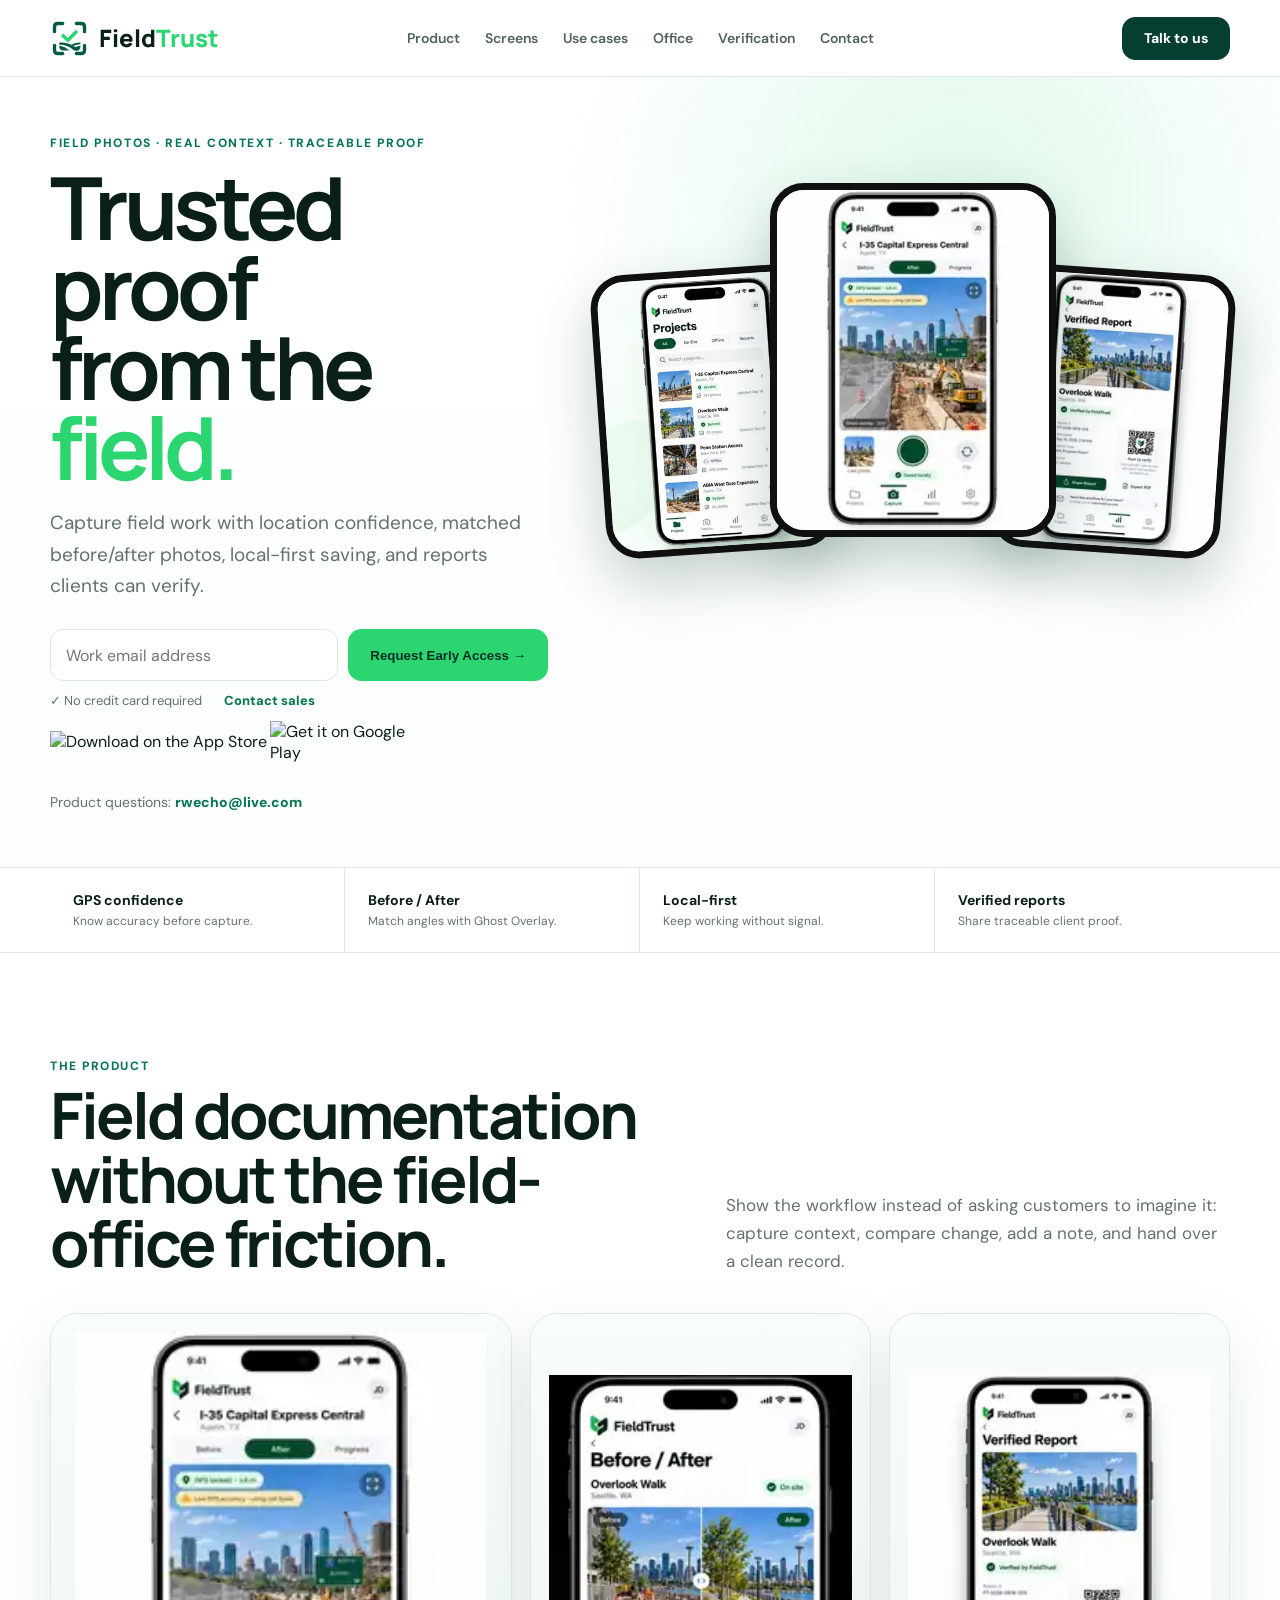
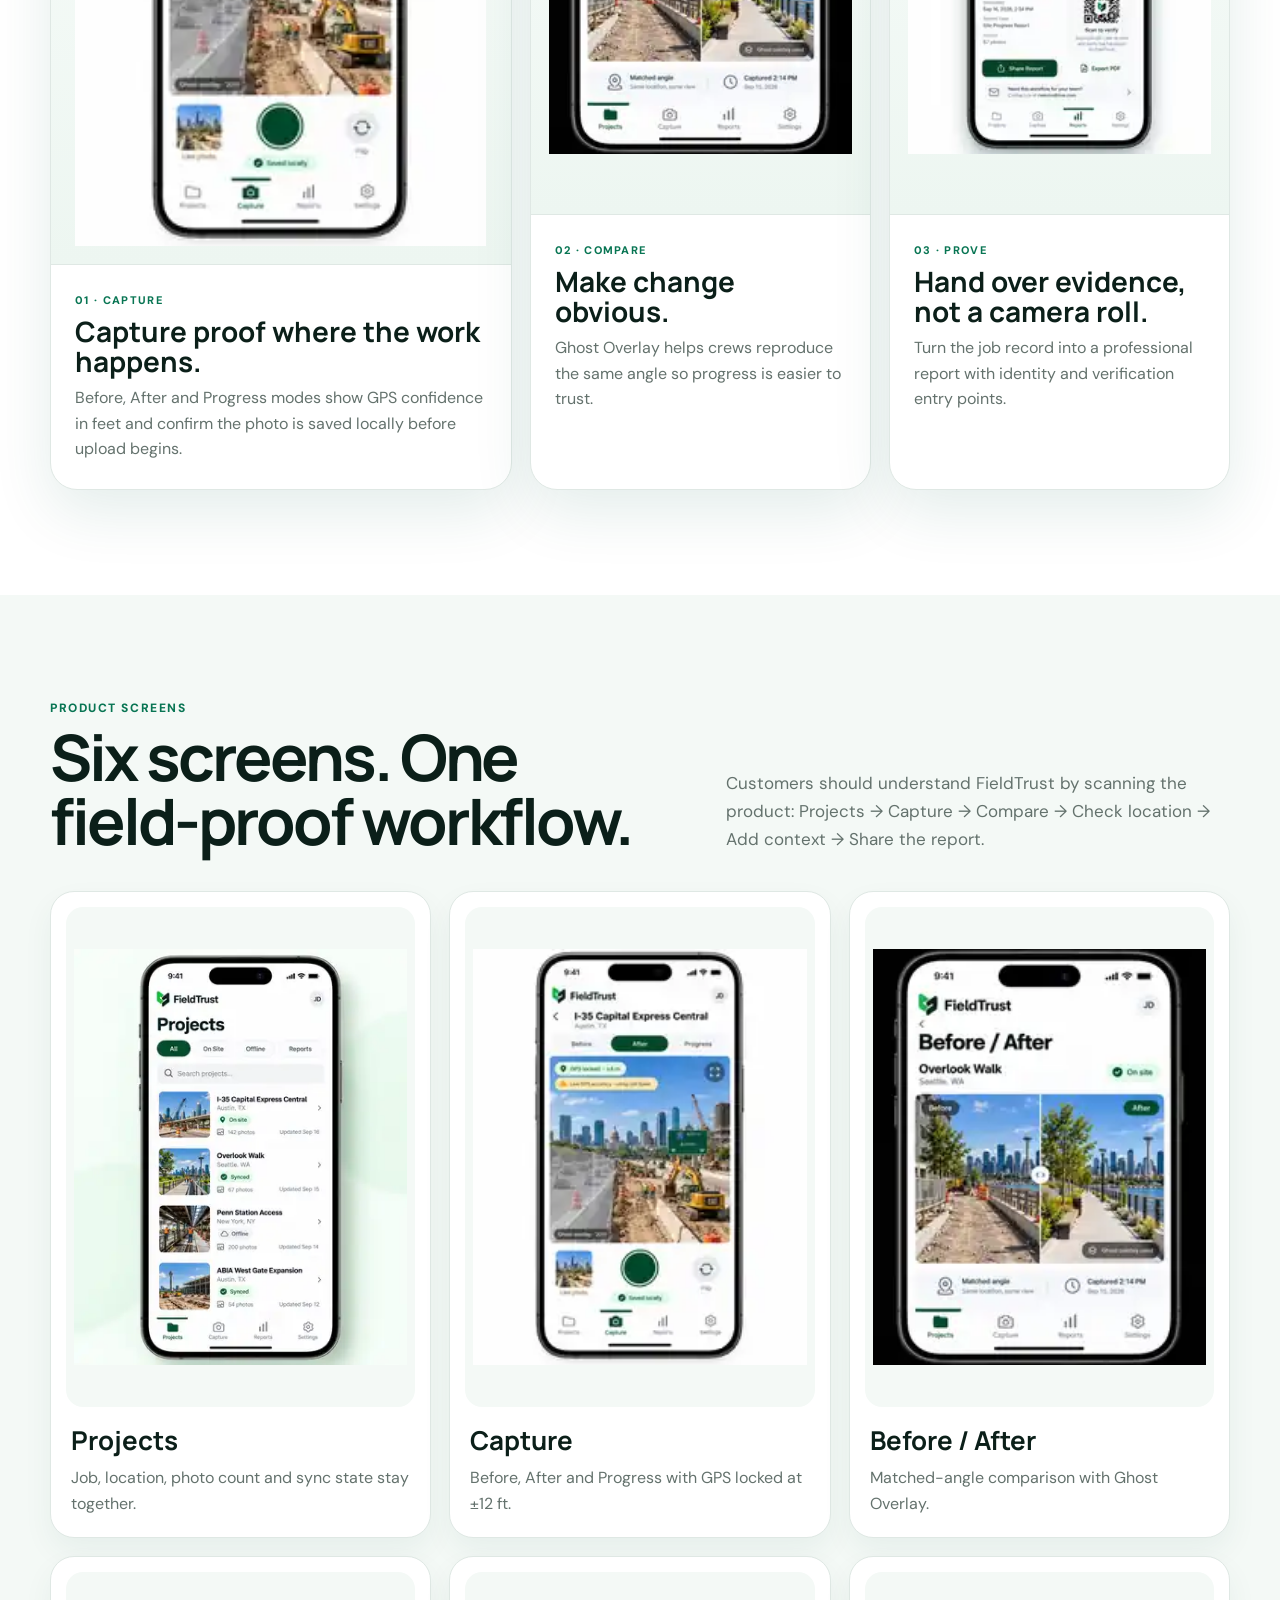
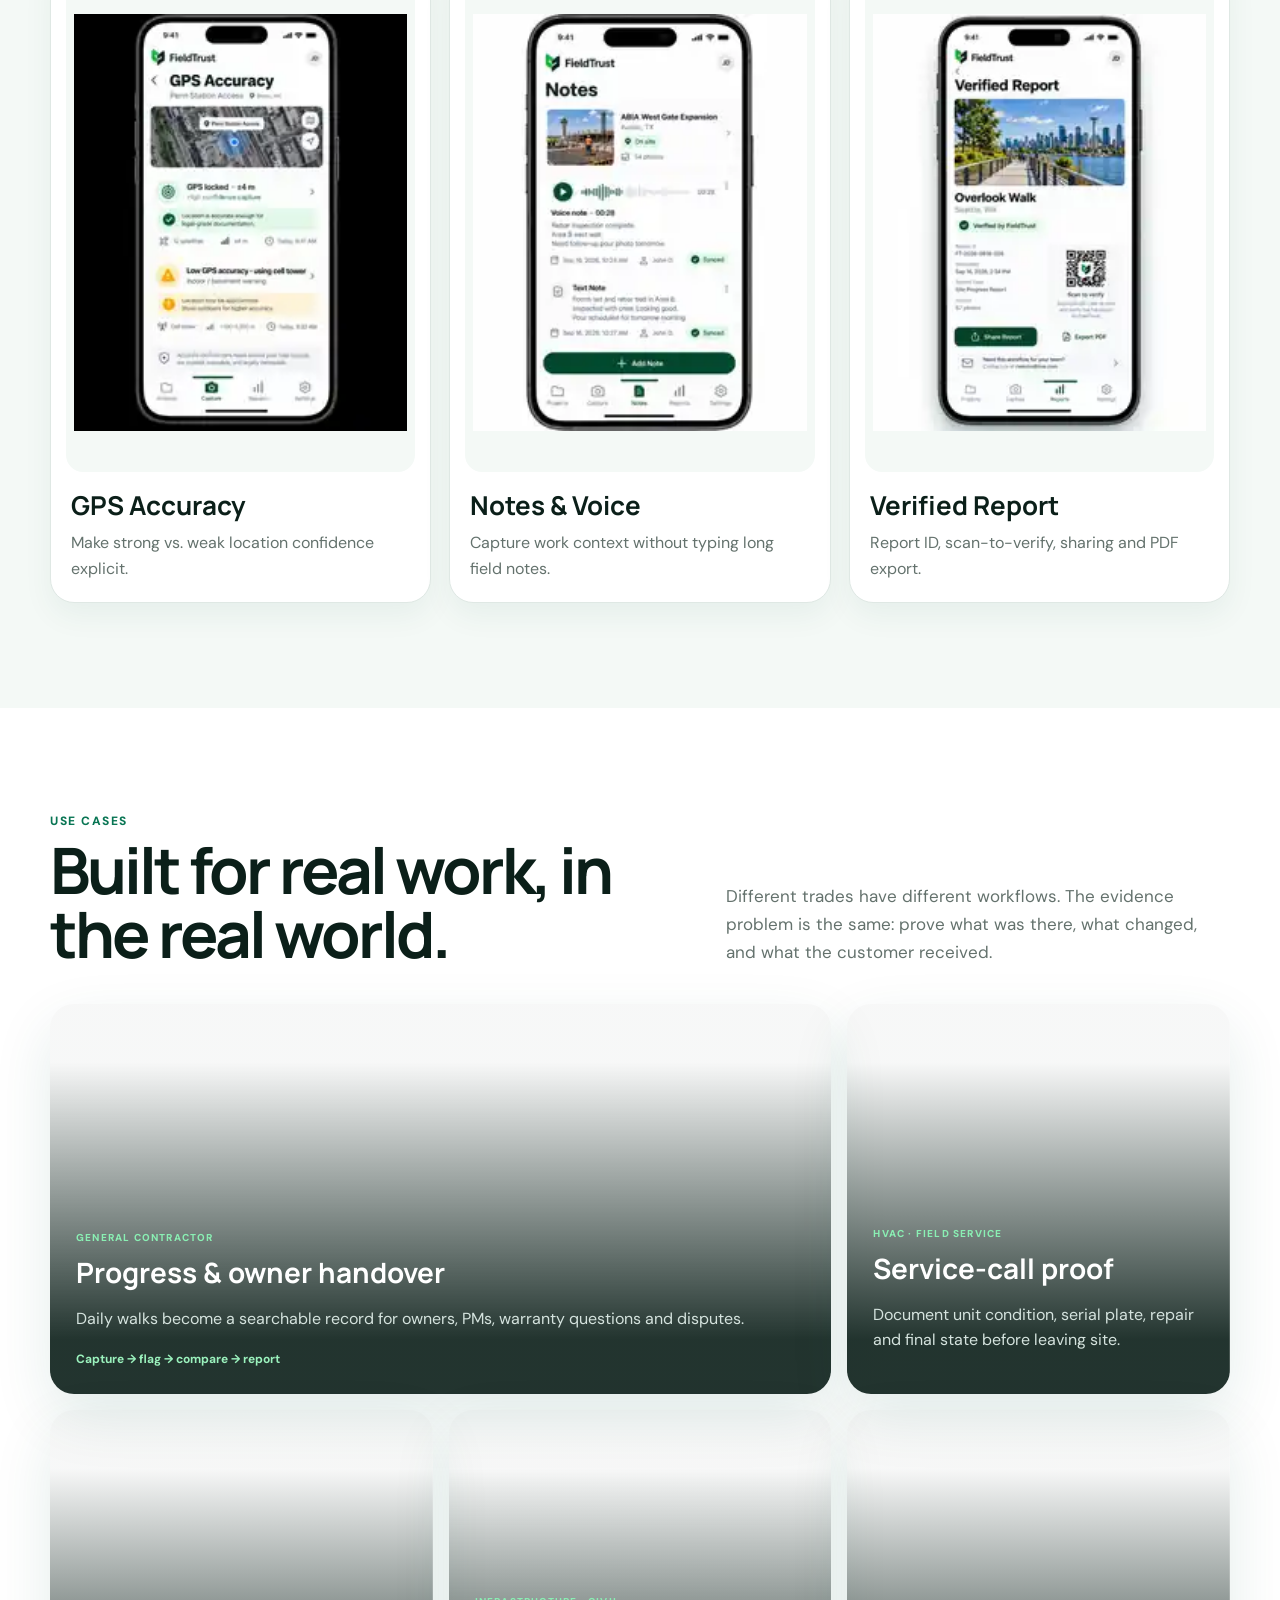
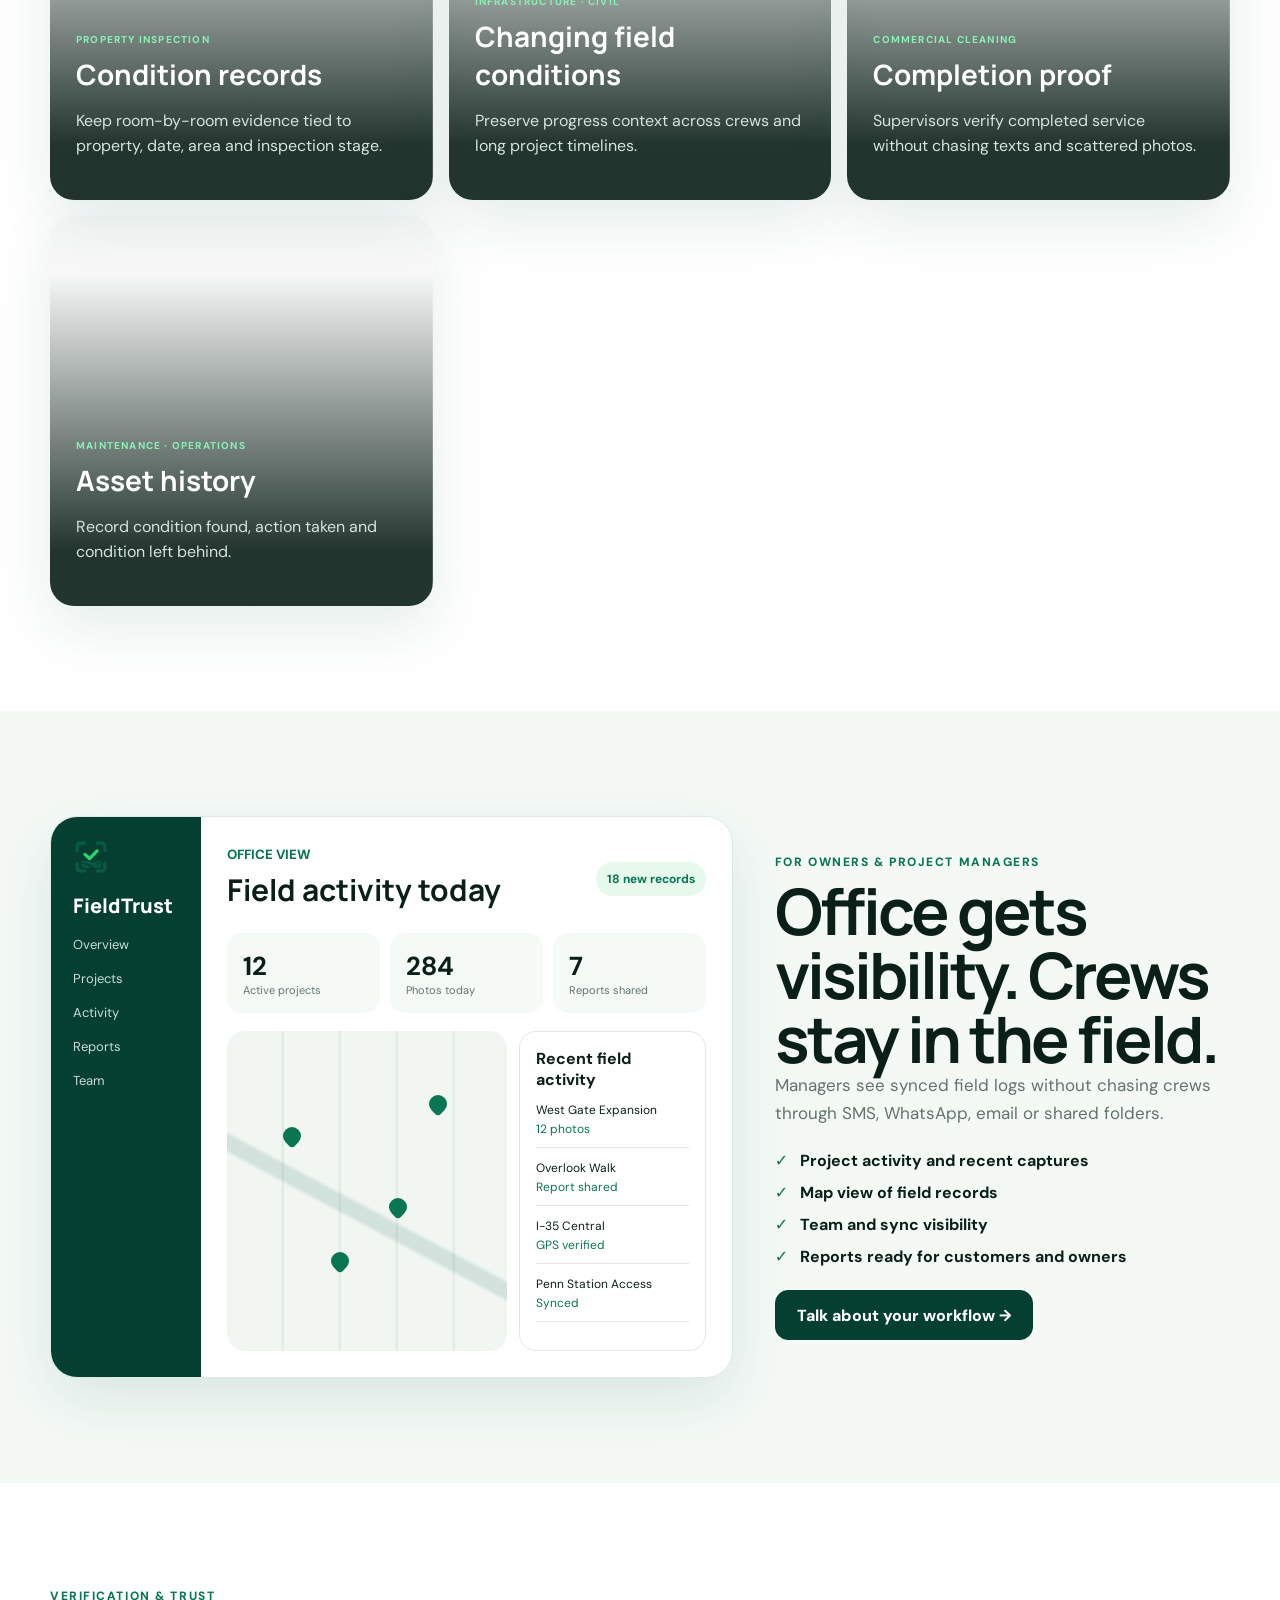
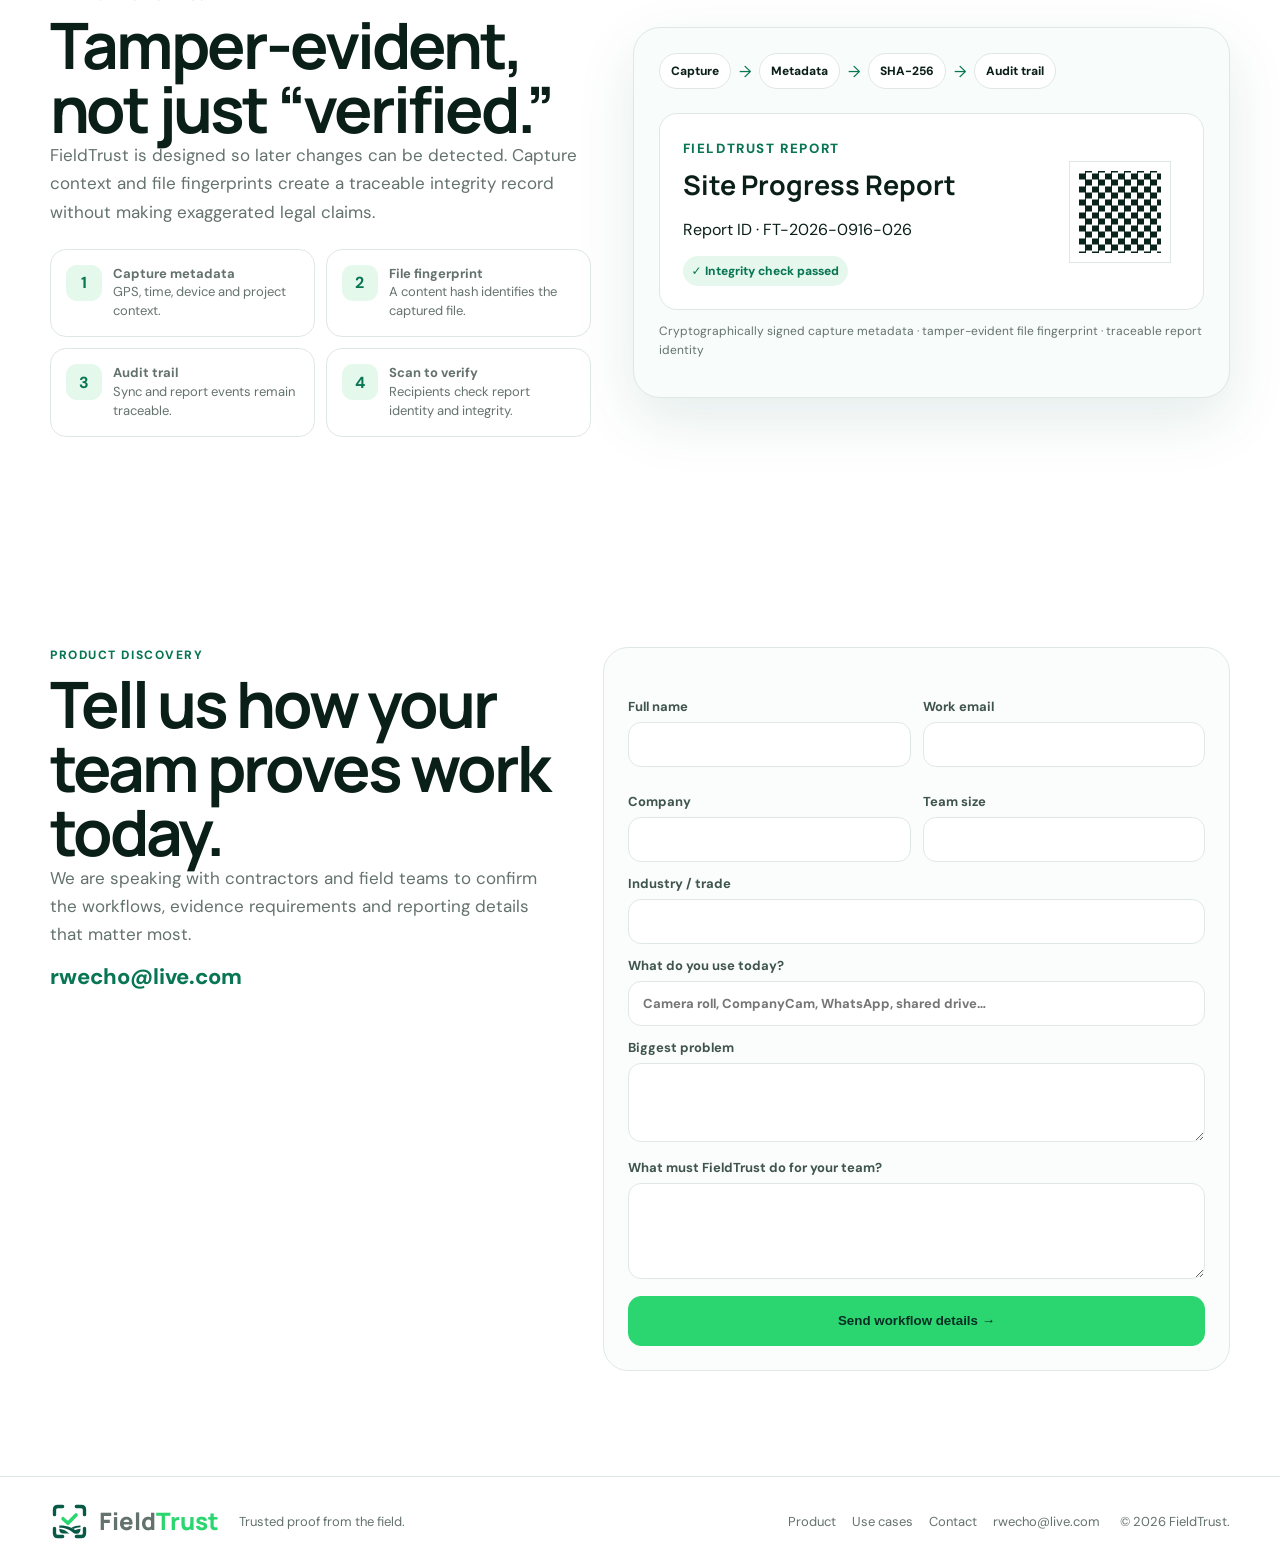
==== commit c5a15243: "site: finish image-led product story and conversion flow" ====
--- a/website/index.html
+++ b/website/index.html
@@ -1,254 +1,45 @@
 <!doctype html>
 <html lang="en">
 <head>
-  <meta charset="utf-8" />
-  <meta name="viewport" content="width=device-width, initial-scale=1" />
-  <title>FieldTrust — Trusted proof from the field</title>
-  <meta name="description" content="FieldTrust helps contractors and field teams capture trustworthy work photos with GPS confidence, before/after alignment, local-first storage, and verified reports." />
-  <meta name="theme-color" content="#075A46" />
-  <meta property="og:title" content="FieldTrust — Trusted proof from the field" />
-  <meta property="og:description" content="Capture, organize, and prove field work with trustworthy photos and verified reports." />
-  <link rel="icon" href="assets/fieldtrust-icon.svg" type="image/svg+xml" />
-  <link rel="preconnect" href="https://fonts.googleapis.com" />
-  <link rel="preconnect" href="https://fonts.gstatic.com" crossorigin />
-  <link href="https://fonts.googleapis.com/css2?family=DM+Sans:wght@400;500;600;700&family=Manrope:wght@600;700;800&display=swap" rel="stylesheet" />
-  <link rel="stylesheet" href="styles.css" />
+<meta charset="utf-8" />
+<meta name="viewport" content="width=device-width,initial-scale=1" />
+<title>FieldTrust — Trusted proof from the field</title>
+<meta name="description" content="FieldTrust helps contractors and field teams capture trustworthy work photos with GPS confidence, before/after alignment, offline-first storage, and verified reports." />
+<meta name="theme-color" content="#075a46" />
+<link rel="icon" href="assets/fieldtrust-icon.svg" type="image/svg+xml" />
+<link rel="preconnect" href="https://fonts.googleapis.com" />
+<link rel="preconnect" href="https://fonts.gstatic.com" crossorigin />
+<link href="https://fonts.googleapis.com/css2?family=DM+Sans:wght@400;500;600;700&family=Manrope:wght@600;700;800&display=swap" rel="stylesheet" />
+<link rel="stylesheet" href="styles.css" />
 </head>
 <body>
-  <header class="site-header">
-    <div class="wrap nav-row">
-      <a class="brand" href="#top" aria-label="FieldTrust home">
-        <img src="assets/fieldtrust-icon.svg" alt="" />
-        <span>Field<span>Trust</span></span>
-      </a>
-      <nav class="nav" aria-label="Primary navigation">
-        <a href="#product">Product</a>
-        <a href="#use-cases">Use cases</a>
-        <a href="#screens">Screens</a>
-        <a href="#workflow">How it works</a>
-        <a href="#contact">Contact</a>
-      </nav>
-      <a class="button button-dark button-small" href="#contact">Talk to us</a>
-    </div>
-  </header>
-
-  <main id="top">
-    <section class="hero">
-      <div class="wrap hero-grid">
-        <div class="hero-copy">
-          <div class="eyebrow">FIELD PHOTOS · REAL PROGRESS · GREATER TRUST</div>
-          <h1>Trusted proof<br />from the <span>field.</span></h1>
-          <p class="hero-lead">FieldTrust helps contractors and field teams capture trustworthy work photos with GPS confidence, before/after alignment, local-first storage, and verified reports.</p>
-          <div class="hero-actions">
-            <a class="button button-primary" href="#contact">Request early access <span>→</span></a>
-            <a class="button button-light" href="mailto:rwecho@live.com?subject=FieldTrust%20product%20inquiry">Contact sales</a>
-          </div>
-          <div class="store-row" aria-label="Download links">
-            <a class="official-badge" href="coming-soon.html?store=appstore" aria-label="Download on the App Store">
-              <img src="https://tools.applemediaservices.com/api/badges/download-on-the-app-store/black/en-us?size=250x83" alt="Download on the App Store" />
-            </a>
-            <a class="official-badge google" href="coming-soon.html?store=googleplay" aria-label="Get it on Google Play">
-              <img src="https://play.google.com/intl/en_us/badges/static/images/badges/en_badge_web_generic.png" alt="Get it on Google Play" />
-            </a>
-          </div>
-          <p class="contact-line">Product questions: <a href="mailto:rwecho@live.com">rwecho@live.com</a></p>
-        </div>
-
-        <div class="hero-product" aria-label="FieldTrust product interface preview">
-          <div class="device device-back device-projects">
-            <div class="device-screen">
-              <div class="phone-status"><span>9:41</span><span>● ● ●</span></div>
-              <div class="app-top"><img src="assets/fieldtrust-icon.svg" alt="" /><b>FieldTrust</b><span class="avatar">JD</span></div>
-              <h3>Projects</h3>
-              <div class="chips"><span class="active">All</span><span>On Site</span><span>Offline</span></div>
-              <div class="project-list">
-                <div class="project-row"><div class="photo photo-a"></div><div><b>I-35 Capital Express Central</b><small>Austin, TX</small><em>● On site · 142 photos</em></div></div>
-                <div class="project-row"><div class="photo photo-b"></div><div><b>Overlook Walk</b><small>Seattle, WA</small><em>✓ Synced · 67 photos</em></div></div>
-                <div class="project-row"><div class="photo photo-c"></div><div><b>Penn Station Access</b><small>New York, NY</small><em class="offline">☁ Offline · 200 photos</em></div></div>
-              </div>
-            </div>
-          </div>
-
-          <div class="device device-main device-capture">
-            <div class="device-screen capture-screen">
-              <div class="phone-status light"><span>9:41</span><span>● ● ●</span></div>
-              <div class="capture-head"><span>‹</span><b>I-35 Capital Express Central</b><span>•••</span></div>
-              <div class="mode-tabs"><span>Before</span><span class="active">After</span><span>Progress</span></div>
-              <div class="camera-view">
-                <div class="gps-pill">● GPS locked · ±4 m</div>
-                <div class="ghost-label">Ghost overlay · 30%</div>
-                <div class="ghost-layer"></div>
-              </div>
-              <div class="capture-controls"><div class="thumb"></div><button aria-label="Capture photo"></button><div class="flip">↻</div></div>
-              <div class="saved-pill">✓ Saved locally</div>
-            </div>
-          </div>
-
-          <div class="device device-back device-report">
-            <div class="device-screen">
-              <div class="phone-status"><span>9:41</span><span>● ● ●</span></div>
-              <div class="app-top"><img src="assets/fieldtrust-icon.svg" alt="" /><b>FieldTrust</b></div>
-              <h3>Verified Report</h3>
-              <div class="report-photo photo-b"></div>
-              <h4>Overlook Walk</h4><p>Seattle, WA</p>
-              <div class="verified">✓ Verified by FieldTrust</div>
-              <div class="qr-demo"></div>
-              <small class="scan-label">Scan to verify report integrity</small>
-              <div class="report-meta"><span>Report ID</span><b>FT-2026-0916-026</b></div>
-              <button class="share-button">Share Report</button>
-            </div>
-          </div>
-        </div>
-      </div>
-    </section>
-
-    <section class="trust-bar">
-      <div class="wrap trust-grid">
-        <div><span>⌖</span><p><b>GPS confidence</b><small>Know location accuracy before you shoot.</small></p></div>
-        <div><span>◫</span><p><b>Before / After</b><small>Match the angle with Ghost Overlay.</small></p></div>
-        <div><span>☁</span><p><b>Local-first</b><small>Work without waiting for a signal.</small></p></div>
-        <div><span>✓</span><p><b>Verified reports</b><small>Client-ready proof with integrity checks.</small></p></div>
-      </div>
-    </section>
-
-    <section class="section wrap" id="product">
-      <div class="section-heading">
-        <div><div class="eyebrow">THE PRODUCT</div><h2>Field documentation without the field-office friction.</h2></div>
-        <p>FieldTrust is built around the work your team repeats every day: open the right project, capture reliable evidence, add context, and hand over a clear record.</p>
-      </div>
-      <div class="feature-grid">
-        <article class="feature-card"><span>01</span><h3>GPS Confidence</h3><p>See the location source and accuracy before every photo. Weak indoor or assisted positioning is visible instead of silently becoming false precision.</p></article>
-        <article class="feature-card"><span>02</span><h3>Ghost Overlay</h3><p>When shooting an After photo, overlay the original Before image so crews can match the angle and make comparisons credible.</p></article>
-        <article class="feature-card"><span>03</span><h3>Local-first Capture</h3><p>A photo is considered captured only after it is safely persisted on the device. Uploading never blocks field work.</p></article>
-        <article class="feature-card"><span>04</span><h3>Verified Reports</h3><p>Turn project photos and notes into a clean report with a verification badge, report ID, and integrity check entry point.</p></article>
-      </div>
-    </section>
-
-    <section class="section use-case-section" id="use-cases">
-      <div class="wrap">
-        <div class="section-heading use-heading">
-          <div><div class="eyebrow">USE CASES</div><h2>See exactly where FieldTrust fits into the job.</h2></div>
-          <p>Different trades have different workflows, but the evidence problem is the same: prove what was there, what changed, who captured it, and what the customer received.</p>
-        </div>
-
-        <div class="case-grid">
-          <article class="case-card case-large" style="--case-image:url('https://images.unsplash.com/photo-1504307651254-35680f356dfd?auto=format&fit=crop&w=1800&q=90')">
-            <div class="case-content">
-              <div class="case-tag">GENERAL CONTRACTOR · CONSTRUCTION</div>
-              <h3>Progress documentation & owner handover</h3>
-              <p class="case-story">A superintendent walks the site every afternoon. Instead of dumping hundreds of photos into a camera roll, every capture lands in the correct project with time, location confidence, stage, and note.</p>
-              <div class="case-flow"><span>Capture progress</span><i>→</i><span>Flag issues</span><i>→</i><span>Before / After</span><i>→</i><span>Handover report</span></div>
-              <div class="case-result"><b>Outcome</b><span>A searchable record for owners, PMs, warranty questions, and dispute prevention.</span></div>
-            </div>
-          </article>
-
-          <article class="case-card" style="--case-image:url('https://images.unsplash.com/photo-1621905251189-08b45d6a269e?auto=format&fit=crop&w=1400&q=90')">
-            <div class="case-content">
-              <div class="case-tag">HVAC · FIELD SERVICE</div>
-              <h3>Service-call proof before leaving site</h3>
-              <p>A technician documents the unit condition, serial plate, replaced part, completed repair, and final operating state while still at the customer location.</p>
-              <ul><li>GPS-backed arrival context</li><li>Voice note for work performed</li><li>Before / After repair photos</li><li>Customer-ready service report</li></ul>
-            </div>
-          </article>
-
-          <article class="case-card" style="--case-image:url('https://images.unsplash.com/photo-1560518883-ce09059eeffa?auto=format&fit=crop&w=1400&q=90')">
-            <div class="case-content">
-              <div class="case-tag">PROPERTY · INSPECTION</div>
-              <h3>Move-in, move-out & condition records</h3>
-              <p>An inspector walks every room and exterior area with a consistent capture sequence. Damage stays tied to the right property, date, area, and inspection stage.</p>
-              <ul><li>Room-by-room evidence</li><li>Issues with photo context</li><li>Repeatable comparison angles</li><li>Shareable condition report</li></ul>
-            </div>
-          </article>
-
-          <article class="case-card case-wide" style="--case-image:url('https://images.unsplash.com/photo-1531834685032-c34bf0d84c77?auto=format&fit=crop&w=1800&q=90')">
-            <div class="case-content">
-              <div class="case-tag">INFRASTRUCTURE · CIVIL</div>
-              <h3>Document changing field conditions at scale</h3>
-              <p>Road, transit, utility, and civil teams need a record that survives crew changes and long project timelines. FieldTrust keeps progress photos attached to project, place, stage, and capture metadata.</p>
-              <div class="case-metrics"><div><b>Daily</b><span>Progress walks</span></div><div><b>Weeks later</b><span>Find the exact condition</span></div><div><b>At closeout</b><span>Build the evidence trail</span></div></div>
-            </div>
-          </article>
-
-          <article class="case-card" style="--case-image:url('https://images.unsplash.com/photo-1581578731548-c64695cc6952?auto=format&fit=crop&w=1400&q=90')">
-            <div class="case-content">
-              <div class="case-tag">COMMERCIAL CLEANING</div>
-              <h3>Prove completed service across locations</h3>
-              <p>Crews capture key areas at the end of a shift. Supervisors can review completion without relying on text messages or scattered photos.</p>
-              <ul><li>Site-specific check points</li><li>Completion photos</li><li>Exception notes</li><li>Client proof on demand</li></ul>
-            </div>
-          </article>
-
-          <article class="case-card" style="--case-image:url('https://images.unsplash.com/photo-1581092160607-ee22621dd758?auto=format&fit=crop&w=1400&q=90')">
-            <div class="case-content">
-              <div class="case-tag">MAINTENANCE · OPERATIONS</div>
-              <h3>Build an asset history your next technician can trust</h3>
-              <p>Every intervention becomes part of the asset's visual history: the condition found, action taken, parts changed, and condition left behind.</p>
-              <ul><li>Asset and location context</li><li>Issue-to-resolution trail</li><li>Offline capture in plant rooms</li><li>Long-term searchable history</li></ul>
-            </div>
-          </article>
-        </div>
-      </div>
-    </section>
-
-    <section class="section screen-section" id="screens">
-      <div class="wrap">
-        <div class="section-heading">
-          <div><div class="eyebrow">PRODUCT SCREENS</div><h2>The workflow, shown at full fidelity.</h2></div>
-          <p>The interface shown here is rendered directly in the website instead of being flattened into low-resolution screenshots, so product text and states remain sharp on every display.</p>
-        </div>
-        <div class="screen-grid">
-          <article class="screen-explainer"><span>01</span><h3>Projects</h3><p>Nearby work, sync state, photo counts, and recent activity in one place. Example contexts use public U.S. projects to validate realistic field workflows.</p></article>
-          <article class="screen-explainer"><span>02</span><h3>Capture</h3><p>Before, After, and Progress modes with GPS confidence, Ghost Overlay, local-save state, and fast repeat capture.</p></article>
-          <article class="screen-explainer"><span>03</span><h3>Verified Report</h3><p>Client-facing proof with verification status, report identity, integrity entry point, and one-tap sharing.</p></article>
-        </div>
-      </div>
-    </section>
-
-    <section class="workflow-section" id="workflow">
-      <div class="wrap">
-        <div class="section-heading centered"><div><div class="eyebrow">ONE FIELD WORKFLOW</div><h2>Open. Capture. Explain. Prove.</h2></div></div>
-        <div class="workflow-grid">
-          <article><span>1</span><h3>Open the right project</h3><p>Use project context and nearby work to get into the correct job quickly.</p></article>
-          <article><span>2</span><h3>Capture trustworthy evidence</h3><p>See GPS confidence and choose Before, After, or Progress before shooting.</p></article>
-          <article><span>3</span><h3>Add context while it is fresh</h3><p>Use a short voice note or field note instead of typing a paragraph on site.</p></article>
-          <article><span>4</span><h3>Share the record</h3><p>Produce a clean, verified report for a customer, supervisor, or owner.</p></article>
-        </div>
-      </div>
-    </section>
-
-    <section class="section contact-section" id="contact">
-      <div class="wrap contact-grid">
-        <div class="contact-copy">
-          <div class="eyebrow">PRODUCT DISCOVERY</div>
-          <h2>Tell us how your team proves work today.</h2>
-          <p>We are speaking with contractors and field teams to confirm the workflows, evidence requirements, and reporting details that matter most in daily work.</p>
-          <div class="contact-points"><div><b>Direct product conversation</b><span>Tell us where your current process breaks.</span></div><div><b>Early access</b><span>Help shape the first production workflows.</span></div><div><b>Real requirements</b><span>Your feedback goes directly into product prioritization.</span></div></div>
-          <a class="mail-link" href="mailto:rwecho@live.com">rwecho@live.com</a>
-        </div>
-        <form class="lead-form" action="https://formsubmit.co/rwecho@live.com" method="POST">
-          <input type="hidden" name="_subject" value="FieldTrust product discovery inquiry" />
-          <input type="hidden" name="_captcha" value="false" />
-          <input type="hidden" name="_template" value="table" />
-          <div class="form-row"><label>Full name<input name="Full name" required /></label><label>Work email<input type="email" name="Work email" required /></label></div>
-          <div class="form-row"><label>Company<input name="Company" /></label><label>Role<input name="Role" /></label></div>
-          <div class="form-row"><label>Industry / trade<input name="Industry" required /></label><label>Team size<input name="Team size" required /></label></div>
-          <label>What do you use today?<input name="Current workflow" placeholder="Camera roll, CompanyCam, WhatsApp, shared drive…" /></label>
-          <label>What is the biggest problem?<textarea name="Biggest pain point" rows="3" required></textarea></label>
-          <label>What must FieldTrust do for your team?<textarea name="Required features" rows="4"></textarea></label>
-          <button class="button button-primary form-submit" type="submit">Send workflow details →</button>
-          <p class="form-note">Prefer email? Write directly to <a href="mailto:rwecho@live.com">rwecho@live.com</a>.</p>
-        </form>
-      </div>
-    </section>
-  </main>
-
-  <footer class="footer">
-    <div class="wrap footer-row">
-      <a class="brand footer-brand" href="#top"><img src="assets/fieldtrust-icon.svg" alt="" /><span>Field<span>Trust</span></span></a>
-      <p>Trusted proof from the field.</p>
-      <div class="footer-links"><a href="#product">Product</a><a href="#use-cases">Use cases</a><a href="#contact">Contact</a><a href="mailto:rwecho@live.com">rwecho@live.com</a></div>
-      <p class="copyright">© 2026 FieldTrust.</p>
-    </div>
-  </footer>
-</body>
-</html>+<header class="site-header"><div class="wrap nav-row">
+<a class="brand" href="#top"><img src="assets/fieldtrust-icon.svg" alt=""/><span>Field<span>Trust</span></span></a>
+<nav><a href="#product">Product</a><a href="#screens">Screens</a><a href="#use-cases">Use cases</a><a href="#office">Office</a><a href="#verification">Verification</a><a href="#contact">Contact</a></nav>
+<a class="btn dark small" href="#contact">Talk to us</a>
+</div></header>
+<main id="top">
+<section class="hero"><div class="wrap hero-grid">
+<div class="hero-copy"><div class="eyebrow">FIELD PHOTOS · REAL CONTEXT · TRACEABLE PROOF</div>
+<h1>Trusted proof<br/>from the <span>field.</span></h1>
+<p class="lead">Capture field work with location confidence, matched before/after photos, local-first saving, and reports clients can verify.</p>
+<form class="hero-form" action="https://formsubmit.co/rwecho@live.com" method="POST"><input type="hidden" name="_subject" value="FieldTrust early access request"/><input type="hidden" name="_captcha" value="false"/><input type="email" name="Work email" placeholder="Work email address" required/><button class="btn primary" type="submit">Request Early Access →</button></form>
+<div class="hero-sub"><span>✓ No credit card required</span><a href="#contact">Contact sales</a></div>
+<div class="store-row"><a href="coming-soon.html?store=appstore"><img src="https://tools.applemediaservices.com/api/badges/download-on-the-app-store/black/en-us?size=250x83" alt="Download on the App Store"/></a><a class="google" href="coming-soon.html?store=googleplay"><img src="https://play.google.com/intl/en_us/badges/static/images/badges/en_badge_web_generic.png" alt="Get it on Google Play"/></a></div>
+<p class="email-line">Product questions: <a href="mailto:rwecho@live.com">rwecho@live.com</a></p></div>
+<div class="hero-stack"><img class="screen back" src="assets/screens/projects.webp" alt="FieldTrust Projects screen"/><img class="screen main" src="assets/screens/capture.webp" alt="FieldTrust Capture screen"/><img class="screen back report" src="assets/screens/verified-report.webp" alt="FieldTrust Verified Report screen"/></div>
+</div></section>
+<section class="trust-strip"><div class="wrap trust-grid"><div><b>GPS confidence</b><span>Know accuracy before capture.</span></div><div><b>Before / After</b><span>Match angles with Ghost Overlay.</span></div><div><b>Local-first</b><span>Keep working without signal.</span></div><div><b>Verified reports</b><span>Share traceable client proof.</span></div></div></section>
+<section class="section wrap" id="product"><div class="heading"><div><div class="eyebrow">THE PRODUCT</div><h2>Field documentation without the field-office friction.</h2></div><p>Show the workflow instead of asking customers to imagine it: capture context, compare change, add a note, and hand over a clean record.</p></div>
+<div class="product-grid"><article class="product-card big"><img src="assets/screens/capture.webp" alt="Capture screen"/><div><span>01 · CAPTURE</span><h3>Capture proof where the work happens.</h3><p>Before, After and Progress modes show GPS confidence in feet and confirm the photo is saved locally before upload begins.</p></div></article><article class="product-card"><img src="assets/screens/before-after.webp" alt="Before and After screen"/><div><span>02 · COMPARE</span><h3>Make change obvious.</h3><p>Ghost Overlay helps crews reproduce the same angle so progress is easier to trust.</p></div></article><article class="product-card"><img src="assets/screens/verified-report.webp" alt="Verified Report screen"/><div><span>03 · PROVE</span><h3>Hand over evidence, not a camera roll.</h3><p>Turn the job record into a professional report with identity and verification entry points.</p></div></article></div>
+</section>
+<section class="section soft" id="screens"><div class="wrap"><div class="heading"><div><div class="eyebrow">PRODUCT SCREENS</div><h2>Six screens. One field-proof workflow.</h2></div><p>Customers should understand FieldTrust by scanning the product: Projects → Capture → Compare → Check location → Add context → Share the report.</p></div>
+<div class="screens-grid"><article><img src="assets/screens/projects.webp" alt="Projects"/><h3>Projects</h3><p>Job, location, photo count and sync state stay together.</p></article><article><img src="assets/screens/capture.webp" alt="Capture"/><h3>Capture</h3><p>Before, After and Progress with GPS locked at ±12 ft.</p></article><article><img src="assets/screens/before-after.webp" alt="Before After"/><h3>Before / After</h3><p>Matched-angle comparison with Ghost Overlay.</p></article><article><img src="assets/screens/gps-accuracy.webp" alt="GPS accuracy"/><h3>GPS Accuracy</h3><p>Make strong vs. weak location confidence explicit.</p></article><article><img src="assets/screens/notes.webp" alt="Notes"/><h3>Notes & Voice</h3><p>Capture work context without typing long field notes.</p></article><article><img src="assets/screens/verified-report.webp" alt="Verified report"/><h3>Verified Report</h3><p>Report ID, scan-to-verify, sharing and PDF export.</p></article></div></div></section>
+<section class="section" id="use-cases"><div class="wrap"><div class="heading"><div><div class="eyebrow">USE CASES</div><h2>Built for real work, in the real world.</h2></div><p>Different trades have different workflows. The evidence problem is the same: prove what was there, what changed, and what the customer received.</p></div>
+<div class="cases"><article style="--bg:url('https://images.unsplash.com/photo-1504307651254-35680f356dfd?auto=format&fit=crop&w=1600&q=88')"><div><span>GENERAL CONTRACTOR</span><h3>Progress & owner handover</h3><p>Daily walks become a searchable record for owners, PMs, warranty questions and disputes.</p><b>Capture → flag → compare → report</b></div></article><article style="--bg:url('https://images.unsplash.com/photo-1621905251189-08b45d6a269e?auto=format&fit=crop&w=1200&q=88')"><div><span>HVAC · FIELD SERVICE</span><h3>Service-call proof</h3><p>Document unit condition, serial plate, repair and final state before leaving site.</p></div></article><article style="--bg:url('https://images.unsplash.com/photo-1560518883-ce09059eeffa?auto=format&fit=crop&w=1200&q=88')"><div><span>PROPERTY INSPECTION</span><h3>Condition records</h3><p>Keep room-by-room evidence tied to property, date, area and inspection stage.</p></div></article><article style="--bg:url('https://images.unsplash.com/photo-1531834685032-c34bf0d84c77?auto=format&fit=crop&w=1200&q=88')"><div><span>INFRASTRUCTURE · CIVIL</span><h3>Changing field conditions</h3><p>Preserve progress context across crews and long project timelines.</p></div></article><article style="--bg:url('https://images.unsplash.com/photo-1581578731548-c64695cc6952?auto=format&fit=crop&w=1200&q=88')"><div><span>COMMERCIAL CLEANING</span><h3>Completion proof</h3><p>Supervisors verify completed service without chasing texts and scattered photos.</p></div></article><article style="--bg:url('https://images.unsplash.com/photo-1581092160607-ee22621dd758?auto=format&fit=crop&w=1200&q=88')"><div><span>MAINTENANCE · OPERATIONS</span><h3>Asset history</h3><p>Record condition found, action taken and condition left behind.</p></div></article></div></div></section>
+<section class="section office" id="office"><div class="wrap office-grid"><div class="dashboard"><div class="dash-side"><img src="assets/fieldtrust-icon.svg" alt=""/><b>FieldTrust</b><span>Overview</span><span>Projects</span><span>Activity</span><span>Reports</span><span>Team</span></div><div class="dash-main"><div class="dash-top"><div><small>OFFICE VIEW</small><h3>Field activity today</h3></div><b>18 new records</b></div><div class="dash-stats"><div><strong>12</strong><span>Active projects</span></div><div><strong>284</strong><span>Photos today</span></div><div><strong>7</strong><span>Reports shared</span></div></div><div class="dash-content"><div class="map"><i></i><i></i><i></i><i></i></div><div class="activity"><b>Recent field activity</b><p>West Gate Expansion <span>12 photos</span></p><p>Overlook Walk <span>Report shared</span></p><p>I-35 Central <span>GPS verified</span></p><p>Penn Station Access <span>Synced</span></p></div></div></div></div><div class="office-copy"><div class="eyebrow">FOR OWNERS & PROJECT MANAGERS</div><h2>Office gets visibility. Crews stay in the field.</h2><p>Managers see synced field logs without chasing crews through SMS, WhatsApp, email or shared folders.</p><ul><li>Project activity and recent captures</li><li>Map view of field records</li><li>Team and sync visibility</li><li>Reports ready for customers and owners</li></ul><a class="btn dark" href="#contact">Talk about your workflow →</a></div></div></section>
+<section class="section verify" id="verification"><div class="wrap verify-grid"><div><div class="eyebrow">VERIFICATION & TRUST</div><h2>Tamper-evident, not just “verified.”</h2><p class="verify-lead">FieldTrust is designed so later changes can be detected. Capture context and file fingerprints create a traceable integrity record without making exaggerated legal claims.</p><div class="verify-steps"><div><b>1</b><span><strong>Capture metadata</strong>GPS, time, device and project context.</span></div><div><b>2</b><span><strong>File fingerprint</strong>A content hash identifies the captured file.</span></div><div><b>3</b><span><strong>Audit trail</strong>Sync and report events remain traceable.</span></div><div><b>4</b><span><strong>Scan to verify</strong>Recipients check report identity and integrity.</span></div></div></div><div class="verify-card"><div class="flow"><span>Capture</span><i>→</i><span>Metadata</span><i>→</i><span>SHA-256</span><i>→</i><span>Audit trail</span></div><div class="verify-report"><div><small>FIELDTRUST REPORT</small><h3>Site Progress Report</h3><p>Report ID · FT-2026-0916-026</p><em>✓ Integrity check passed</em></div><div class="qr"></div></div><p>Cryptographically signed capture metadata · tamper-evident file fingerprint · traceable report identity</p></div></div></section>
+<section class="section contact" id="contact"><div class="wrap contact-grid"><div><div class="eyebrow">PRODUCT DISCOVERY</div><h2>Tell us how your team proves work today.</h2><p>We are speaking with contractors and field teams to confirm the workflows, evidence requirements and reporting details that matter most.</p><a class="mail" href="mailto:rwecho@live.com">rwecho@live.com</a></div><form action="https://formsubmit.co/rwecho@live.com" method="POST"><input type="hidden" name="_subject" value="FieldTrust product discovery inquiry"/><input type="hidden" name="_captcha" value="false"/><div class="two"><label>Full name<input name="Full name" required/></label><label>Work email<input type="email" name="Work email" required/></label></div><div class="two"><label>Company<input name="Company"/></label><label>Team size<input name="Team size"/></label></div><label>Industry / trade<input name="Industry" required/></label><label>What do you use today?<input name="Current workflow" placeholder="Camera roll, CompanyCam, WhatsApp, shared drive…"/></label><label>Biggest problem<textarea name="Biggest pain point" rows="3" required></textarea></label><label>What must FieldTrust do for your team?<textarea name="Required features" rows="4"></textarea></label><button class="btn primary" type="submit">Send workflow details →</button></form></div></section>
+</main>
+<footer><div class="wrap footer-row"><a class="brand" href="#top"><img src="assets/fieldtrust-icon.svg" alt=""/><span>Field<span>Trust</span></span></a><span>Trusted proof from the field.</span><div><a href="#product">Product</a><a href="#use-cases">Use cases</a><a href="#contact">Contact</a><a href="mailto:rwecho@live.com">rwecho@live.com</a></div><span>© 2026 FieldTrust.</span></div></footer>
+</body></html>
--- a/website/styles.css
+++ b/website/styles.css
@@ -1 +1 @@
-:root{--ink:#0b1f19;--muted:#67766f;--line:#e1e9e5;--soft:#f6faf8;--green:#29d66f;--green-dark:#075a46;--green-deep:#043f32;--shadow:0 28px 80px rgba(7,90,70,.14)}*{box-sizing:border-box}html{scroll-behavior:smooth}body{margin:0;color:var(--ink);background:#fff;font-family:"DM Sans",system-ui,-apple-system,BlinkMacSystemFont,"Segoe UI",sans-serif;-webkit-font-smoothing:antialiased}a{color:inherit;text-decoration:none}img{display:block;max-width:100%}.wrap{width:min(1180px,calc(100% - 40px));margin:0 auto}.nav-shell{position:sticky;top:0;z-index:50;background:rgba(255,255,255,.88);backdrop-filter:blur(18px);border-bottom:1px solid rgba(225,233,229,.8)}.nav-inner{height:78px;display:grid;grid-template-columns:1fr auto 1fr;align-items:center;gap:24px}.brand{display:inline-flex;align-items:center;gap:10px;width:max-content;font:800 24px/1 "Manrope",sans-serif;letter-spacing:-.8px}.brand img{width:38px;height:38px}.brand>span>span{color:var(--green)}.nav-links{display:flex;gap:28px;font-size:14px;color:#405149}.nav-links a:hover{color:var(--green-dark)}.nav-inner>.button{justify-self:end}.button{min-height:50px;padding:0 21px;border:0;border-radius:14px;display:inline-flex;align-items:center;justify-content:center;gap:9px;font-weight:700;font-size:15px;cursor:pointer;transition:transform .2s,box-shadow .2s}.button:hover{transform:translateY(-2px)}.button-small{min-height:43px;font-size:14px}.button-dark{color:#fff;background:var(--green-deep);box-shadow:0 12px 30px rgba(4,63,50,.15)}.button-primary{background:var(--green);color:#06392b;box-shadow:0 18px 42px rgba(41,214,111,.22)}.button-light{border:1px solid var(--line);background:#fff}.hero{min-height:690px;padding:72px 0 60px;display:grid;grid-template-columns:.95fr 1.05fr;gap:60px;align-items:center}.eyebrow{font-size:12px;font-weight:800;letter-spacing:.12em;color:var(--green-dark)}.hero h1{margin:20px 0 24px;font:800 clamp(60px,6.6vw,96px)/.92 "Manrope",sans-serif;letter-spacing:-5px}.hero h1 span{color:var(--green)}.hero-lead{max-width:610px;margin:0;color:var(--muted);font-size:19px;line-height:1.65}.hero-actions{display:flex;gap:12px;margin-top:30px;flex-wrap:wrap}.direct-contact{font-size:14px;color:var(--muted);margin:18px 0 0}.direct-contact a{font-weight:700;color:var(--green-dark)}.store-row{display:flex;gap:12px;margin-top:26px;flex-wrap:wrap}.store-badge{min-width:188px;display:flex;align-items:center;gap:11px;padding:11px 14px;border:1px solid var(--line);border-radius:14px;background:#fff;box-shadow:0 10px 28px rgba(10,40,30,.05)}.store-badge .store-icon{width:30px;height:30px;border-radius:8px;background:#0d1d18;color:#fff;display:grid;place-items:center;font-size:12px}.store-badge span span{display:block}.store-badge small,.store-badge strong,.store-badge em{display:block}.store-badge small{font-size:9px;color:#6c7a75}.store-badge strong{font-size:17px;line-height:1.1}.store-badge em{font-size:8px;font-style:normal;color:#8b9893;margin-top:2px}.trust-pills{display:flex;gap:10px;flex-wrap:wrap;margin-top:28px}.trust-pills span{padding:8px 11px;border-radius:999px;background:#edf9f2;color:var(--green-dark);font-size:12px;font-weight:700}.hero-device-stage{position:relative;min-height:570px;display:grid;place-items:center}.hero-device-stage:before{content:"";position:absolute;width:520px;height:520px;border-radius:50%;background:radial-gradient(circle,rgba(41,214,111,.18),rgba(238,250,244,.5) 60%,transparent 72%)}.hero-device{position:relative;z-index:2;width:320px;border-radius:43px;box-shadow:0 35px 80px rgba(7,60,46,.22);transform:rotate(2deg)}.hero-note{position:absolute;z-index:3;min-width:210px;padding:13px 14px;border-radius:15px;border:1px solid rgba(7,90,70,.12);background:rgba(255,255,255,.92);backdrop-filter:blur(12px);box-shadow:0 18px 44px rgba(20,55,43,.12)}.hero-note strong,.hero-note small{display:block}.hero-note strong{font-size:13px}.hero-note small{font-size:11px;color:var(--muted);margin-top:3px}.note-one{left:10px;top:160px}.note-two{right:-8px;bottom:110px}.metric-strip{display:grid;grid-template-columns:repeat(3,1fr);border:1px solid var(--line);border-radius:20px;overflow:hidden}.metric-strip>div{padding:25px;border-right:1px solid var(--line)}.metric-strip>div:last-child{border-right:0}.metric-strip strong,.metric-strip span{display:block}.metric-strip strong{font:800 16px/1.2 "Manrope"}.metric-strip span{margin-top:6px;color:var(--muted);font-size:13px;line-height:1.45}.section{padding:128px 0 30px}.section-heading{display:grid;grid-template-columns:1.12fr .88fr;gap:70px;align-items:end;margin-bottom:42px}.section-heading h2,.contact-copy h2{margin:12px 0 0;font:800 clamp(40px,4.7vw,64px)/1.02 "Manrope";letter-spacing:-3px}.section-heading>p{margin:0;color:var(--muted);font-size:17px;line-height:1.65}.centered{display:block;text-align:center;max-width:760px;margin-left:auto;margin-right:auto}.feature-grid{display:grid;grid-template-columns:repeat(3,1fr);gap:15px}.feature-grid article{min-height:260px;padding:28px;border:1px solid var(--line);border-radius:22px;background:linear-gradient(180deg,#fff,#fbfdfc)}.feature-icon{width:46px;height:46px;border-radius:14px;background:#eaf8f0;color:var(--green-dark);display:grid;place-items:center;font-size:21px;font-weight:800}.feature-grid h3{margin:24px 0 10px;font:800 21px/1.1 "Manrope"}.feature-grid p{margin:0;color:var(--muted);line-height:1.6;font-size:14px}.workflow-section{margin-top:90px;padding:100px 0;background:var(--soft);border-top:1px solid #edf2ef;border-bottom:1px solid #edf2ef}.workflow-grid{display:grid;grid-template-columns:repeat(4,1fr);gap:16px;margin-top:42px}.step{padding:26px;border-radius:21px;border:1px solid var(--line);background:#fff;min-height:230px}.step b{width:34px;height:34px;display:grid;place-items:center;border-radius:50%;background:var(--green);color:#073b2d}.step h3{margin:27px 0 10px;font:800 19px/1.15 "Manrope"}.step p{margin:0;color:var(--muted);font-size:14px;line-height:1.6}.screens-grid{display:grid;grid-template-columns:1fr 1fr;gap:20px}.screen-card{display:grid;grid-template-columns:.9fr 1.1fr;gap:28px;align-items:center;padding:26px;border:1px solid var(--line);border-radius:26px;background:#fff}.screen-image-wrap{height:500px;display:grid;place-items:center;background:linear-gradient(180deg,#f4faf7,#edf6f1);border-radius:20px;overflow:hidden}.screen-image-wrap img{height:460px;width:auto;border-radius:32px;box-shadow:0 20px 50px rgba(8,65,50,.16)}.screen-card span{font-size:11px;letter-spacing:.12em;font-weight:800;color:var(--green-dark)}.screen-card h3{margin:10px 0 12px;font:800 28px/1.05 "Manrope"}.screen-card p{margin:0;color:var(--muted);line-height:1.65}.project-reference{margin-top:18px;padding:18px 20px;border-radius:18px;background:#f8fbf9;border:1px solid var(--line)}.project-reference strong{font-size:13px}.project-reference div{display:flex;gap:10px;flex-wrap:wrap;margin-top:10px}.project-reference span{font-size:11px;color:#63726d;padding:7px 9px;background:#fff;border:1px solid var(--line);border-radius:999px}.soft-section{margin-top:100px;padding:110px 0;background:var(--soft);border-top:1px solid #edf2ef;border-bottom:1px solid #edf2ef}.use-grid{display:grid;grid-template-columns:repeat(3,1fr);gap:14px}.use-grid>div{padding:23px;border-radius:18px;border:1px solid var(--line);background:#fff}.use-grid b,.use-grid span{display:block}.use-grid b{font:800 17px/1.2 "Manrope"}.use-grid span{margin-top:6px;color:var(--muted);font-size:13px}.contact-section{display:grid;grid-template-columns:.82fr 1.18fr;gap:70px;align-items:start;padding-bottom:120px}.contact-copy>p{color:var(--muted);font-size:17px;line-height:1.7}.contact-card{margin-top:28px;padding:20px;border-radius:18px;border:1px solid var(--line);background:var(--soft)}.contact-card strong,.contact-card a,.contact-card span{display:block}.contact-card a{margin:5px 0;font-size:20px;font-weight:800;color:var(--green-dark)}.contact-card span{font-size:12px;color:var(--muted)}.lead-form{padding:28px;border:1px solid var(--line);border-radius:26px;background:#fff;box-shadow:var(--shadow)}.field-row{display:grid;grid-template-columns:1fr 1fr;gap:13px}.lead-form label{display:block;font-size:12px;font-weight:700;color:#344740;margin-bottom:13px}.lead-form input,.lead-form select,.lead-form textarea{width:100%;margin-top:7px;border:1px solid #dce6e1;border-radius:12px;background:#fbfdfc;color:var(--ink);font:500 14px/1.4 "DM Sans";outline:none}.lead-form input,.lead-form select{height:48px;padding:0 13px}.lead-form textarea{min-height:100px;padding:13px;resize:vertical}.lead-form input:focus,.lead-form select:focus,.lead-form textarea:focus{border-color:#8fdcaf;box-shadow:0 0 0 3px rgba(41,214,111,.1)}.consent{display:flex!important;align-items:flex-start;gap:8px;font-weight:500!important;line-height:1.45}.consent input{width:17px;height:17px;margin:2px 0 0}.form-submit{width:100%}.form-note{display:block;color:#7e8c87;text-align:center;margin-top:11px;line-height:1.4}.honeypot{display:none!important}.footer-shell{background:var(--green-deep);color:#fff;padding:50px 0 28px}.footer{display:grid;grid-template-columns:1fr auto auto;gap:55px;align-items:start}.brand-small{font-size:20px}.brand-small img{width:32px;height:32px}.footer p{margin:10px 0 0;color:#bcd0c8;font-size:13px}.footer-links,.footer-stores{display:flex;flex-direction:column;gap:9px;font-size:13px}.footer-links a,.footer-stores a{color:#d4e1dc}.footer-bottom{margin-top:38px;padding-top:20px;border-top:1px solid rgba(255,255,255,.12);display:flex;justify-content:space-between;color:#91aca2;font-size:11px}.legal-page{min-height:70vh;padding:80px 0 120px}.legal-page h1{font:800 58px/1 "Manrope";letter-spacing:-3px}.legal-page h2{margin-top:38px;font:800 25px/1.2 "Manrope"}.legal-page p,.legal-page li{color:var(--muted);line-height:1.7}.thanks-card{max-width:680px;margin:100px auto;padding:44px;border:1px solid var(--line);border-radius:26px;text-align:center;box-shadow:var(--shadow)}@media(max-width:980px){.nav-inner{grid-template-columns:1fr auto}.nav-links{display:none}.hero{grid-template-columns:1fr;padding-top:55px}.hero-copy{max-width:720px}.hero-device-stage{min-height:530px}.section-heading{grid-template-columns:1fr;gap:18px}.feature-grid{grid-template-columns:1fr 1fr}.workflow-grid{grid-template-columns:1fr 1fr}.screens-grid{grid-template-columns:1fr}.contact-section{grid-template-columns:1fr}.footer{grid-template-columns:1fr 1fr}.footer-stores{display:none}}@media(max-width:640px){.wrap{width:min(100% - 24px,1180px)}.nav-inner{height:68px}.nav-inner>.button{display:none}.brand{font-size:21px}.brand img{width:34px;height:34px}.hero{gap:20px;padding-top:46px}.hero h1{font-size:56px;letter-spacing:-3.4px}.hero-lead{font-size:17px}.hero-device-stage{min-height:470px}.hero-device{width:260px}.hero-note{display:none}.metric-strip{grid-template-columns:1fr}.metric-strip>div{border-right:0;border-bottom:1px solid var(--line)}.metric-strip>div:last-child{border-bottom:0}.section{padding-top:88px}.section-heading h2,.contact-copy h2{font-size:42px;letter-spacing:-2px}.feature-grid{grid-template-columns:1fr}.workflow-grid{grid-template-columns:1fr}.screen-card{grid-template-columns:1fr}.screen-image-wrap{height:430px}.screen-image-wrap img{height:400px}.use-grid{grid-template-columns:1fr 1fr}.field-row{grid-template-columns:1fr}.footer{grid-template-columns:1fr}.footer-links{flex-direction:row;flex-wrap:wrap}.footer-bottom{flex-direction:column;gap:7px}.store-row{display:grid}.store-badge{min-width:0}.project-reference div{display:grid}.contact-section{padding-bottom:80px}}+:root{--ink:#0b1f19;--muted:#64726d;--line:#dfe8e4;--green:#2bd670;--green-dark:#087553;--deep:#053f32;--soft:#f4f9f6;--shadow:0 22px 60px rgba(7,90,70,.11)}*{box-sizing:border-box}html{scroll-behavior:smooth}body{margin:0;color:var(--ink);font-family:"DM Sans",system-ui,-apple-system,"Segoe UI",sans-serif;background:#fff;-webkit-font-smoothing:antialiased}a{text-decoration:none;color:inherit}img{display:block;max-width:100%}.wrap{width:min(1180px,calc(100% - 40px));margin:auto}.site-header{position:sticky;top:0;z-index:50;background:rgba(255,255,255,.94);backdrop-filter:blur(15px);border-bottom:1px solid var(--line)}.nav-row{height:76px;display:grid;grid-template-columns:1fr auto 1fr;align-items:center;gap:28px}.brand{display:inline-flex;align-items:center;gap:10px;width:max-content;font:800 24px/1 Manrope,sans-serif}.brand img{width:39px;height:39px}.brand span span{color:var(--green)}nav{display:flex;gap:25px;color:#4f625b;font-weight:600;font-size:14px}.nav-row>.btn{justify-self:end}.btn{min-height:50px;display:inline-flex;align-items:center;justify-content:center;padding:0 21px;border-radius:13px;border:1px solid var(--line);font-weight:800;cursor:pointer}.btn.small{min-height:43px;font-size:14px}.btn.dark{background:var(--deep);color:#fff;border-color:var(--deep)}.btn.primary{background:var(--green);color:#062e24;border-color:var(--green)}.hero{overflow:hidden;padding:58px 0 42px;background:radial-gradient(circle at 75% 15%,rgba(43,214,112,.14),transparent 34%),linear-gradient(#fff,#fbfefc)}.hero-grid{display:grid;grid-template-columns:.88fr 1.12fr;gap:48px;align-items:center}.eyebrow{font-size:12px;letter-spacing:.13em;font-weight:800;color:var(--green-dark)}h1,h2,h3{font-family:Manrope,sans-serif}.hero h1{margin:16px 0 20px;font-size:clamp(58px,6.8vw,96px);line-height:.92;letter-spacing:-5px}.hero h1 span{color:var(--green)}.lead{font-size:19px;line-height:1.65;color:var(--muted);max-width:570px}.hero-form{display:grid;grid-template-columns:1fr auto;gap:10px;max-width:560px;margin-top:28px}.hero-form input{min-height:52px;border:1px solid var(--line);border-radius:13px;padding:0 15px;font:inherit}.hero-sub{display:flex;gap:22px;margin-top:11px;font-size:13px;color:var(--muted)}.hero-sub a,.email-line a,.mail{color:var(--green-dark);font-weight:800}.store-row{display:flex;gap:10px;align-items:center;margin-top:22px}.store-row a{height:48px}.store-row img{height:48px;width:auto}.store-row .google img{height:69px;margin:-10px -7px}.email-line{font-size:14px;color:var(--muted)}.hero-stack{position:relative;height:610px}.hero-stack .screen{position:absolute;width:230px;border-radius:34px;box-shadow:0 24px 56px rgba(7,50,39,.23);border:7px solid #101010;background:#fff}.hero-stack .main{width:286px;left:50%;top:8px;transform:translateX(-50%);z-index:3}.hero-stack .back{left:2px;top:94px;transform:rotate(-4deg);z-index:1}.hero-stack .report{left:auto;right:2px;transform:rotate(4deg)}.trust-strip{border-top:1px solid var(--line);border-bottom:1px solid var(--line)}.trust-grid{display:grid;grid-template-columns:repeat(4,1fr)}.trust-grid>div{padding:23px;border-right:1px solid var(--line)}.trust-grid>div:last-child{border-right:0}.trust-grid b,.trust-grid span{display:block}.trust-grid b{font-size:14px}.trust-grid span{margin-top:4px;font-size:12px;color:var(--muted)}.section{padding:105px 0}.soft,.office{background:var(--soft)}.heading{display:grid;grid-template-columns:1.1fr .9fr;gap:60px;align-items:end;margin-bottom:38px}.heading h2,.office-copy h2,.verify h2,.contact h2{margin:9px 0 0;font-size:clamp(40px,5vw,64px);line-height:1;letter-spacing:-3px}.heading>p,.office-copy>p,.verify-lead,.contact p{margin:0;color:var(--muted);font-size:17px;line-height:1.65}.product-grid{display:grid;grid-template-columns:1.15fr .85fr .85fr;gap:18px}.product-card{border:1px solid var(--line);border-radius:27px;overflow:hidden;background:#fff;box-shadow:var(--shadow)}.product-card img{width:100%;height:500px;object-fit:contain;background:linear-gradient(#f8fcfa,#edf6f1);padding:18px}.product-card.big img{height:550px}.product-card>div{padding:23px 24px 27px;border-top:1px solid var(--line)}.product-card>div>span{font-size:11px;letter-spacing:.12em;color:var(--green-dark);font-weight:800}.product-card h3{font-size:28px;line-height:1.07;margin:8px 0}.product-card p,.screens-grid p{color:var(--muted);line-height:1.6;margin:0}.screens-grid{display:grid;grid-template-columns:repeat(3,1fr);gap:18px}.screens-grid article{border:1px solid var(--line);border-radius:24px;padding:15px 15px 21px;background:#fff;box-shadow:0 13px 30px rgba(7,90,70,.06)}.screens-grid img{width:100%;height:500px;object-fit:contain;border-radius:17px;background:#f4f9f6;padding:8px}.screens-grid h3{font-size:26px;margin:15px 5px 7px}.screens-grid p{margin:0 5px}.cases{display:grid;grid-template-columns:repeat(3,1fr);gap:16px}.cases article{min-height:390px;border-radius:24px;overflow:hidden;position:relative;background-image:linear-gradient(180deg,rgba(4,24,18,.03) 15%,rgba(4,24,18,.88) 86%),var(--bg);background-size:cover;background-position:center;box-shadow:var(--shadow)}.cases article:first-child{grid-column:span 2}.cases article>div{position:absolute;left:0;right:0;bottom:0;padding:26px;color:#fff}.cases article span{font-size:10px;letter-spacing:.12em;color:#8aefb3;font-weight:800}.cases h3{font-size:28px;margin:7px 0}.cases p{color:#d5e3de;line-height:1.55}.cases b{font-size:12px;color:#9bf2bd}.office-grid{display:grid;grid-template-columns:1.2fr .8fr;gap:42px;align-items:center}.dashboard{display:grid;grid-template-columns:150px 1fr;border:1px solid var(--line);border-radius:27px;overflow:hidden;background:#fff;box-shadow:var(--shadow);min-height:500px}.dash-side{padding:22px;background:var(--deep);color:#fff;display:flex;flex-direction:column;gap:17px}.dash-side img{width:36px}.dash-side b{font:800 20px Manrope}.dash-side span{color:#c9ddd5;font-size:13px}.dash-main{padding:26px}.dash-top{display:flex;align-items:center;justify-content:space-between}.dash-top small{color:var(--green-dark);font-weight:800}.dash-top h3{font-size:30px;margin:5px 0}.dash-top>b{padding:9px 11px;border-radius:999px;background:#e7f8ed;color:var(--green-dark);font-size:12px}.dash-stats{display:grid;grid-template-columns:repeat(3,1fr);gap:10px;margin:18px 0}.dash-stats div{padding:16px;border-radius:15px;background:#f5faf7}.dash-stats strong,.dash-stats span{display:block}.dash-stats strong{font-size:26px}.dash-stats span{font-size:11px;color:var(--muted)}.dash-content{display:grid;grid-template-columns:1.2fr .8fr;gap:12px}.map{min-height:260px;border-radius:18px;position:relative;background:linear-gradient(28deg,transparent 42%,rgba(7,90,70,.13) 43% 46%,transparent 47%),repeating-linear-gradient(90deg,#f1f6f3 0 54px,#e2ebe6 55px 57px)}.map i{position:absolute;width:18px;height:18px;border-radius:50% 50% 50% 4px;background:var(--green-dark);transform:rotate(-45deg)}.map i:nth-child(1){left:20%;top:30%}.map i:nth-child(2){left:58%;top:52%}.map i:nth-child(3){left:72%;top:20%}.map i:nth-child(4){left:37%;top:69%}.activity{padding:16px;border:1px solid var(--line);border-radius:17px}.activity p{font-size:12px;border-bottom:1px solid var(--line);padding-bottom:10px}.activity span{display:block;color:var(--green-dark);margin-top:3px}.office-copy ul{list-style:none;padding:0;display:grid;gap:11px;margin:23px 0}.office-copy li{padding-left:25px;position:relative;font-weight:700}.office-copy li:before{content:"✓";position:absolute;left:0;color:var(--green-dark)}.verify-grid{display:grid;grid-template-columns:.95fr 1.05fr;gap:42px;align-items:center}.verify-steps{display:grid;grid-template-columns:1fr 1fr;gap:11px;margin-top:23px}.verify-steps>div{display:grid;grid-template-columns:36px 1fr;gap:11px;padding:15px;border:1px solid var(--line);border-radius:16px}.verify-steps b{display:grid;place-items:center;width:36px;height:36px;border-radius:11px;background:#e5f8ec;color:var(--green-dark)}.verify-steps strong,.verify-steps span{display:block}.verify-steps span{color:var(--muted);font-size:13px;line-height:1.45}.verify-card{padding:25px;border:1px solid var(--line);border-radius:27px;background:#f8fcfa;box-shadow:var(--shadow)}.flow{display:flex;gap:8px;align-items:center;flex-wrap:wrap}.flow span{padding:9px 11px;border-radius:999px;background:#fff;border:1px solid var(--line);font-size:12px;font-weight:800}.flow i{color:var(--green-dark);font-style:normal}.verify-report{margin-top:24px;padding:23px;display:grid;grid-template-columns:1fr 110px;gap:18px;align-items:center;border-radius:18px;background:#fff;border:1px solid var(--line)}.verify-report small{letter-spacing:.12em;color:var(--green-dark);font-weight:800}.verify-report h3{font-size:27px;margin:8px 0}.verify-report em{display:inline-block;padding:7px 9px;background:#e6f8ed;color:var(--green-dark);font-style:normal;font-weight:800;border-radius:999px;font-size:12px}.qr{width:100px;height:100px;background:repeating-conic-gradient(#0a231b 0 25%,transparent 0 50%) 0/13px 13px;border:9px solid #fff;box-shadow:0 0 0 1px var(--line)}.verify-card>p{color:var(--muted);font-size:12px;line-height:1.55}.contact{background:#fff}.contact-grid{display:grid;grid-template-columns:.9fr 1.1fr;gap:40px;align-items:start}.mail{display:inline-block;font-size:22px;margin-top:14px}.contact form{padding:24px;border:1px solid var(--line);border-radius:25px;background:#fbfdfc}.contact label{font-size:13px;font-weight:700;color:#3f544d;display:block}.contact input,.contact textarea{width:100%;margin-top:7px;border:1px solid var(--line);border-radius:13px;padding:13px 14px;font:inherit;background:#fff}.contact textarea{resize:vertical}.two{display:grid;grid-template-columns:1fr 1fr;gap:12px}.contact label,.contact .two,.contact button{margin-top:13px}.contact button{width:100%}footer{border-top:1px solid var(--line);padding:25px 0}.footer-row{display:grid;grid-template-columns:auto 1fr auto auto;gap:20px;align-items:center;color:var(--muted);font-size:13px}.footer-row>div{display:flex;gap:16px;flex-wrap:wrap}@media(max-width:1050px){nav{display:none}.nav-row{grid-template-columns:1fr auto}.nav-row>.btn{display:none}.hero-grid,.heading,.office-grid,.verify-grid,.contact-grid{grid-template-columns:1fr}.hero-stack{height:570px}.product-grid{grid-template-columns:1fr 1fr}.product-card.big{grid-column:1/-1}.screens-grid,.cases{grid-template-columns:repeat(2,1fr)}.cases article:first-child{grid-column:span 2}.footer-row{grid-template-columns:1fr}.heading>p{max-width:none}}@media(max-width:700px){.wrap{width:min(100% - 24px,1180px)}.site-header{position:static}.hero{padding-top:38px}.hero h1{font-size:54px;letter-spacing:-3px}.hero-form{grid-template-columns:1fr}.hero-stack{height:auto;display:grid;grid-template-columns:1fr;gap:14px;margin-top:20px}.hero-stack .screen{position:relative;left:auto!important;right:auto!important;top:auto!important;transform:none!important;width:min(100%,320px)!important;margin:auto}.trust-grid,.product-grid,.screens-grid,.cases,.verify-steps,.two{grid-template-columns:1fr}.product-card.big,.cases article:first-child{grid-column:auto}.section{padding:74px 0}.heading h2,.office-copy h2,.verify h2,.contact h2{font-size:38px;letter-spacing:-2px}.product-card img,.product-card.big img,.screens-grid img{height:auto}.dashboard{grid-template-columns:1fr}.dash-side{display:none}.dash-content{grid-template-columns:1fr}.verify-report{grid-template-columns:1fr}.footer-row{grid-template-columns:1fr}}
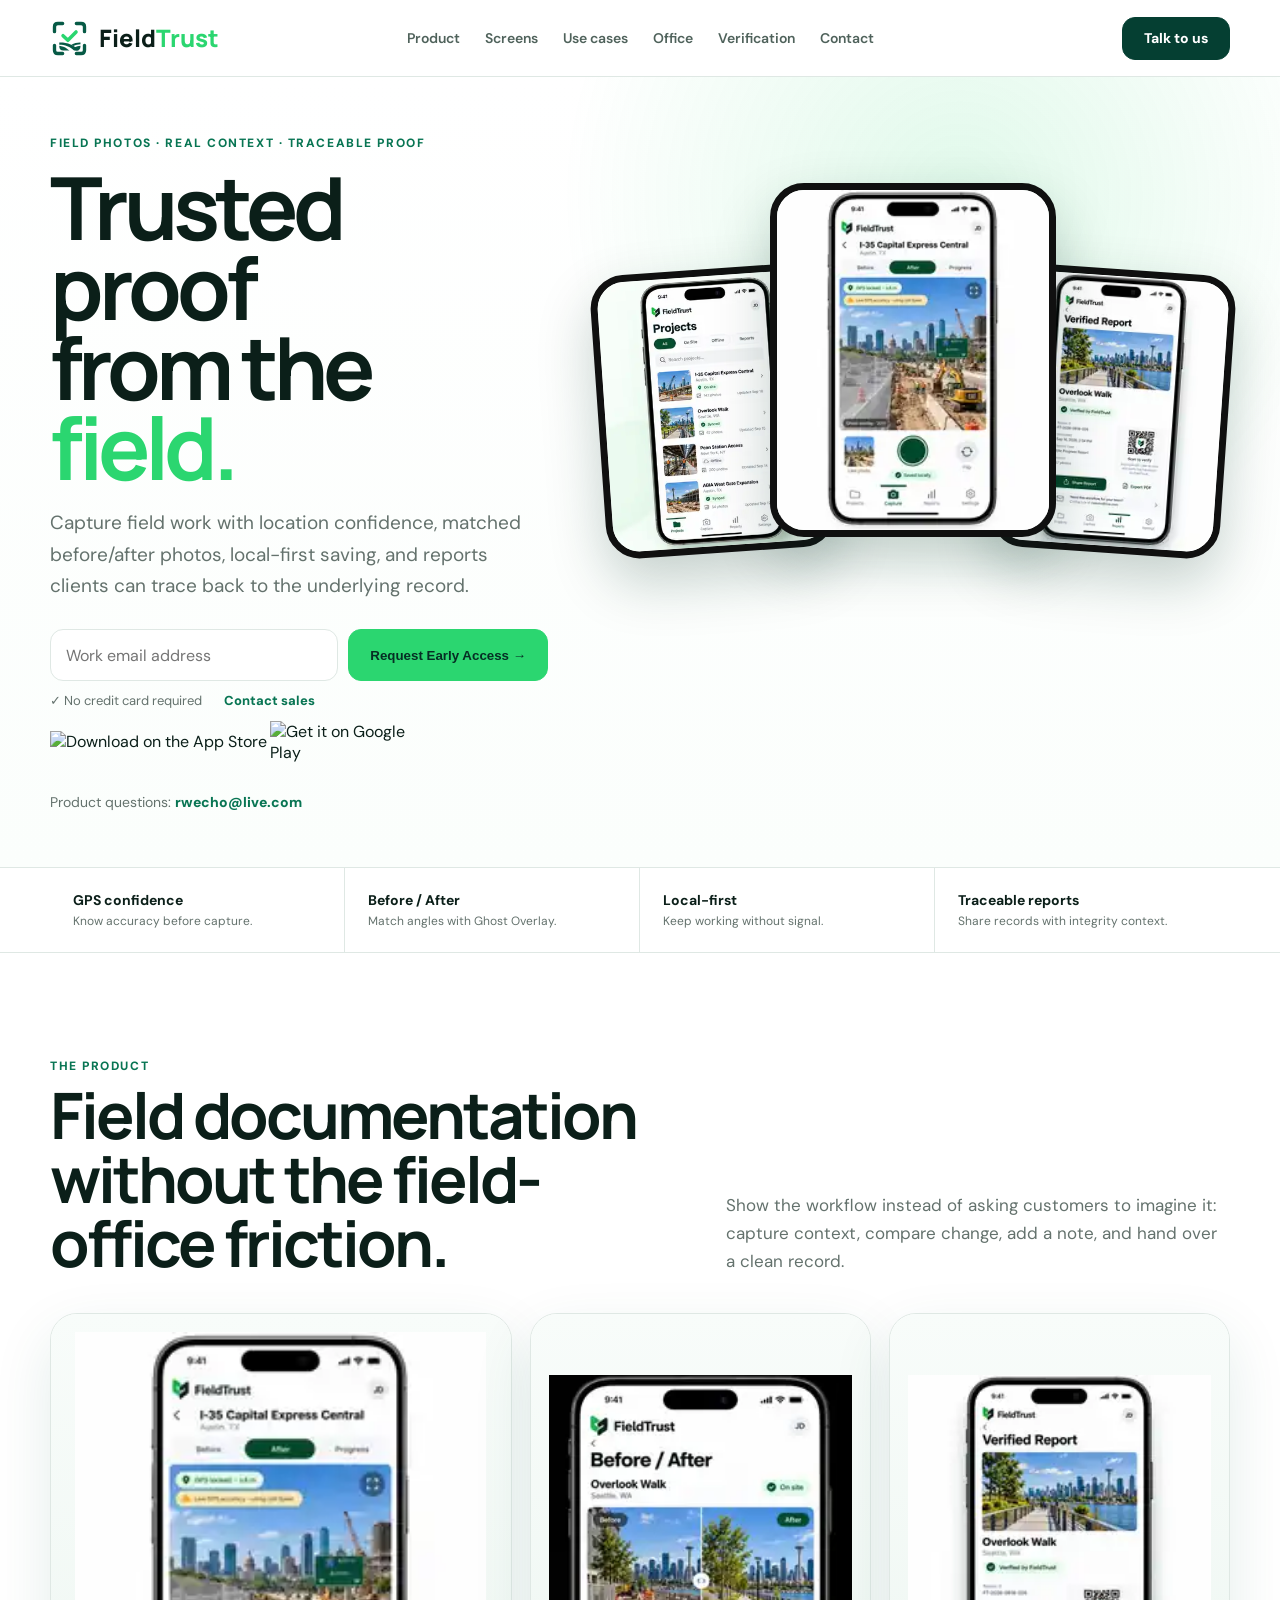
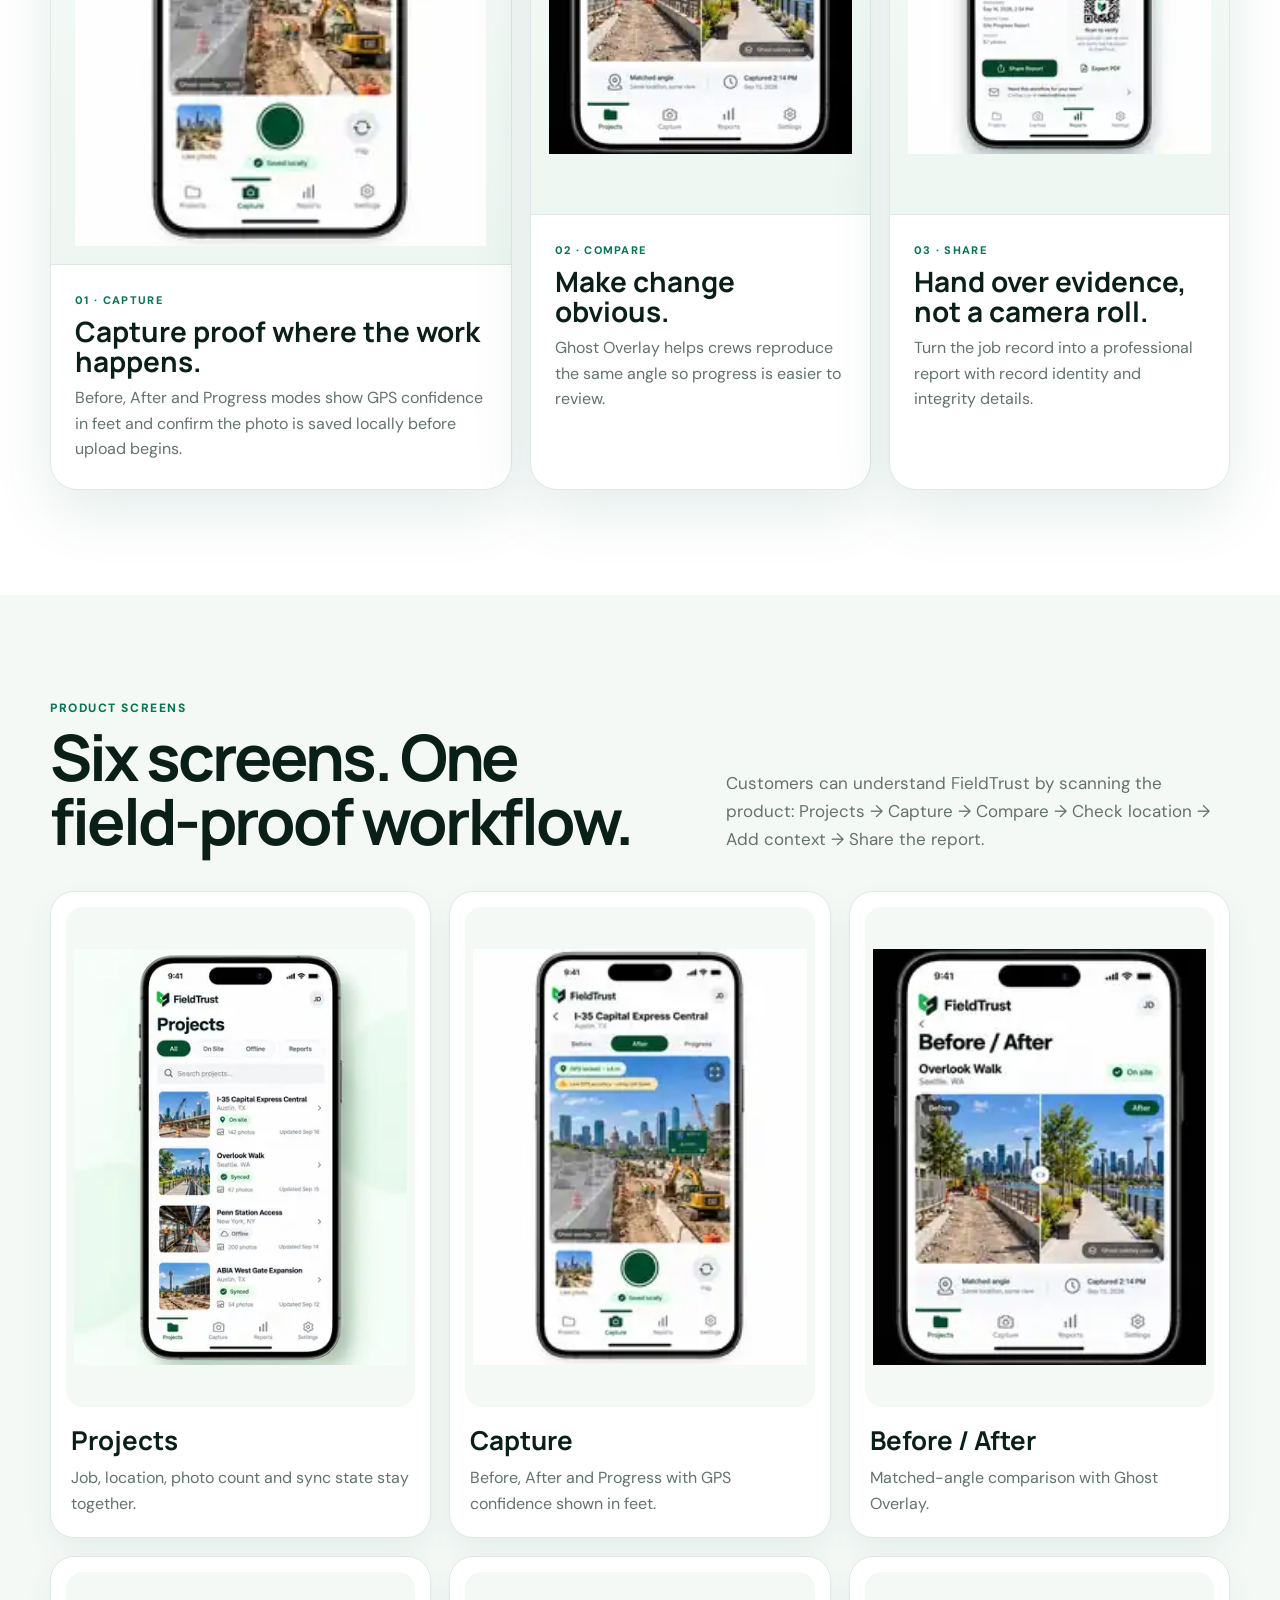
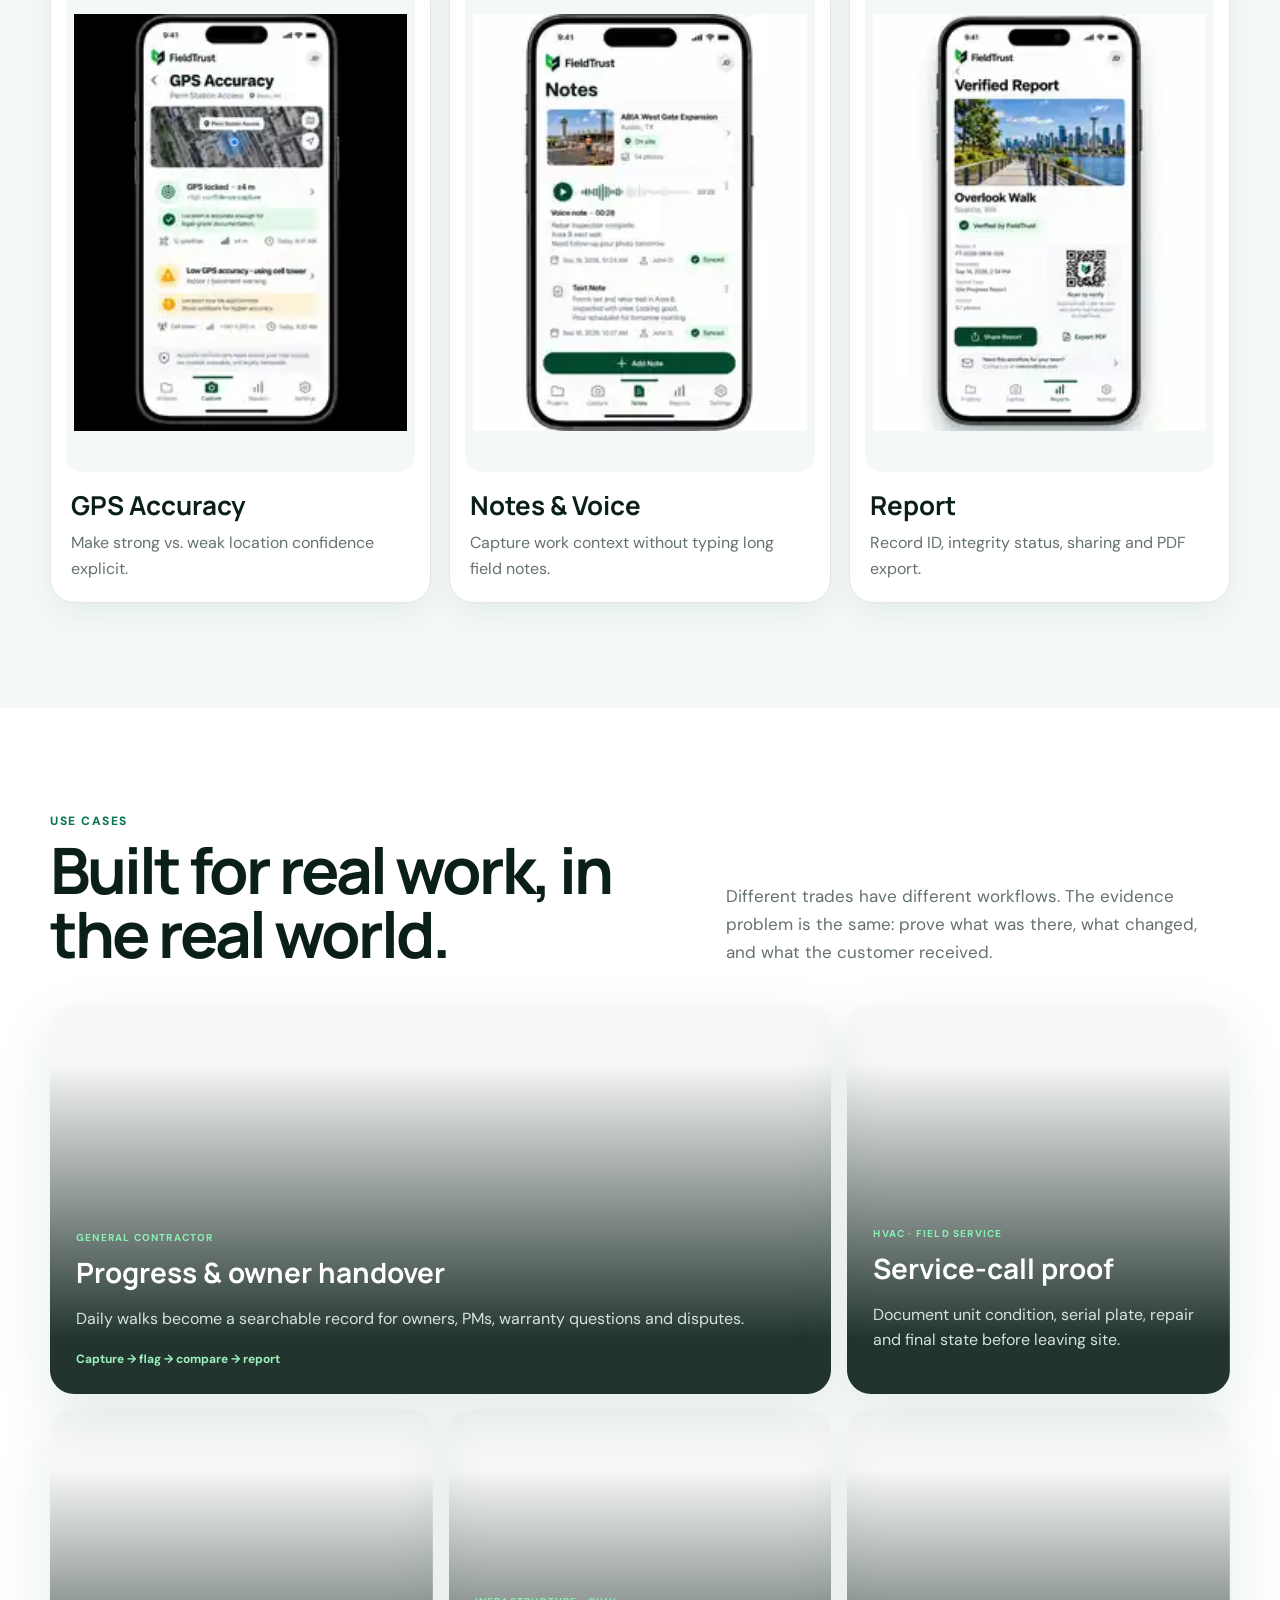
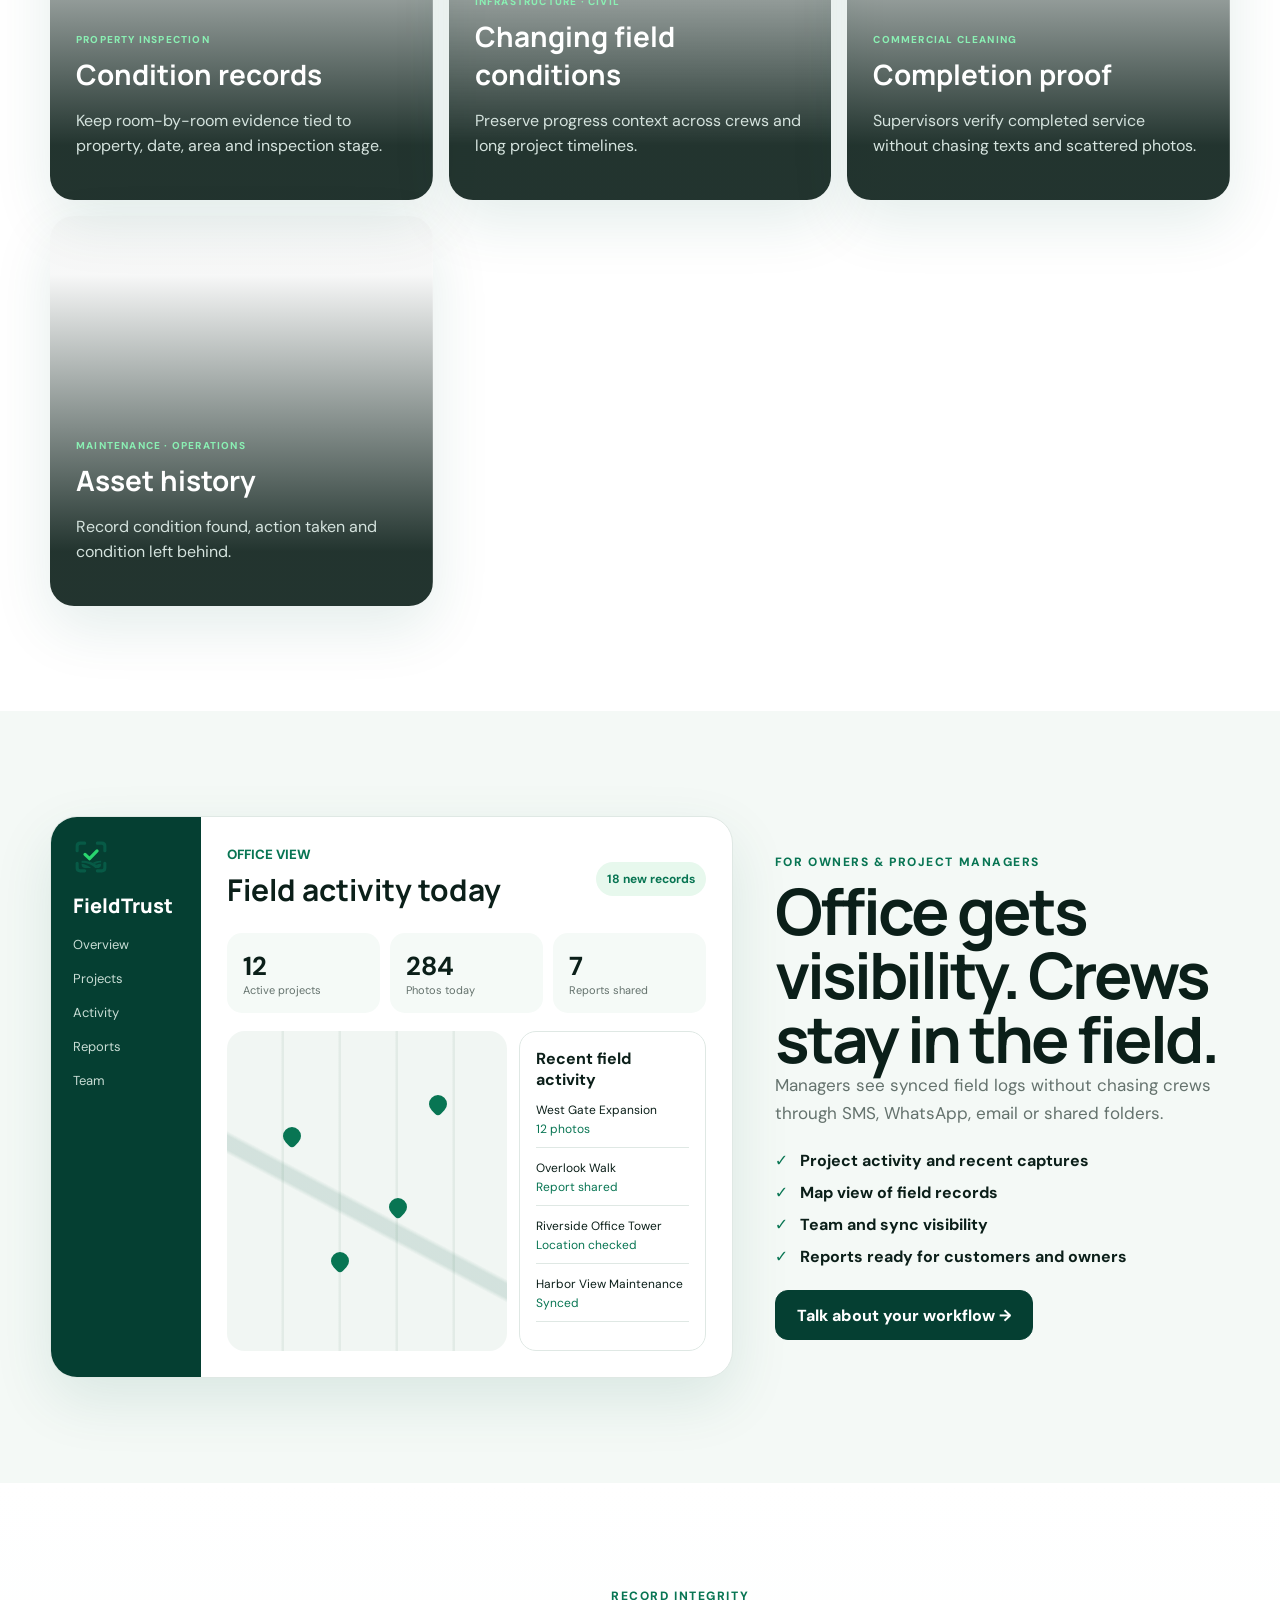
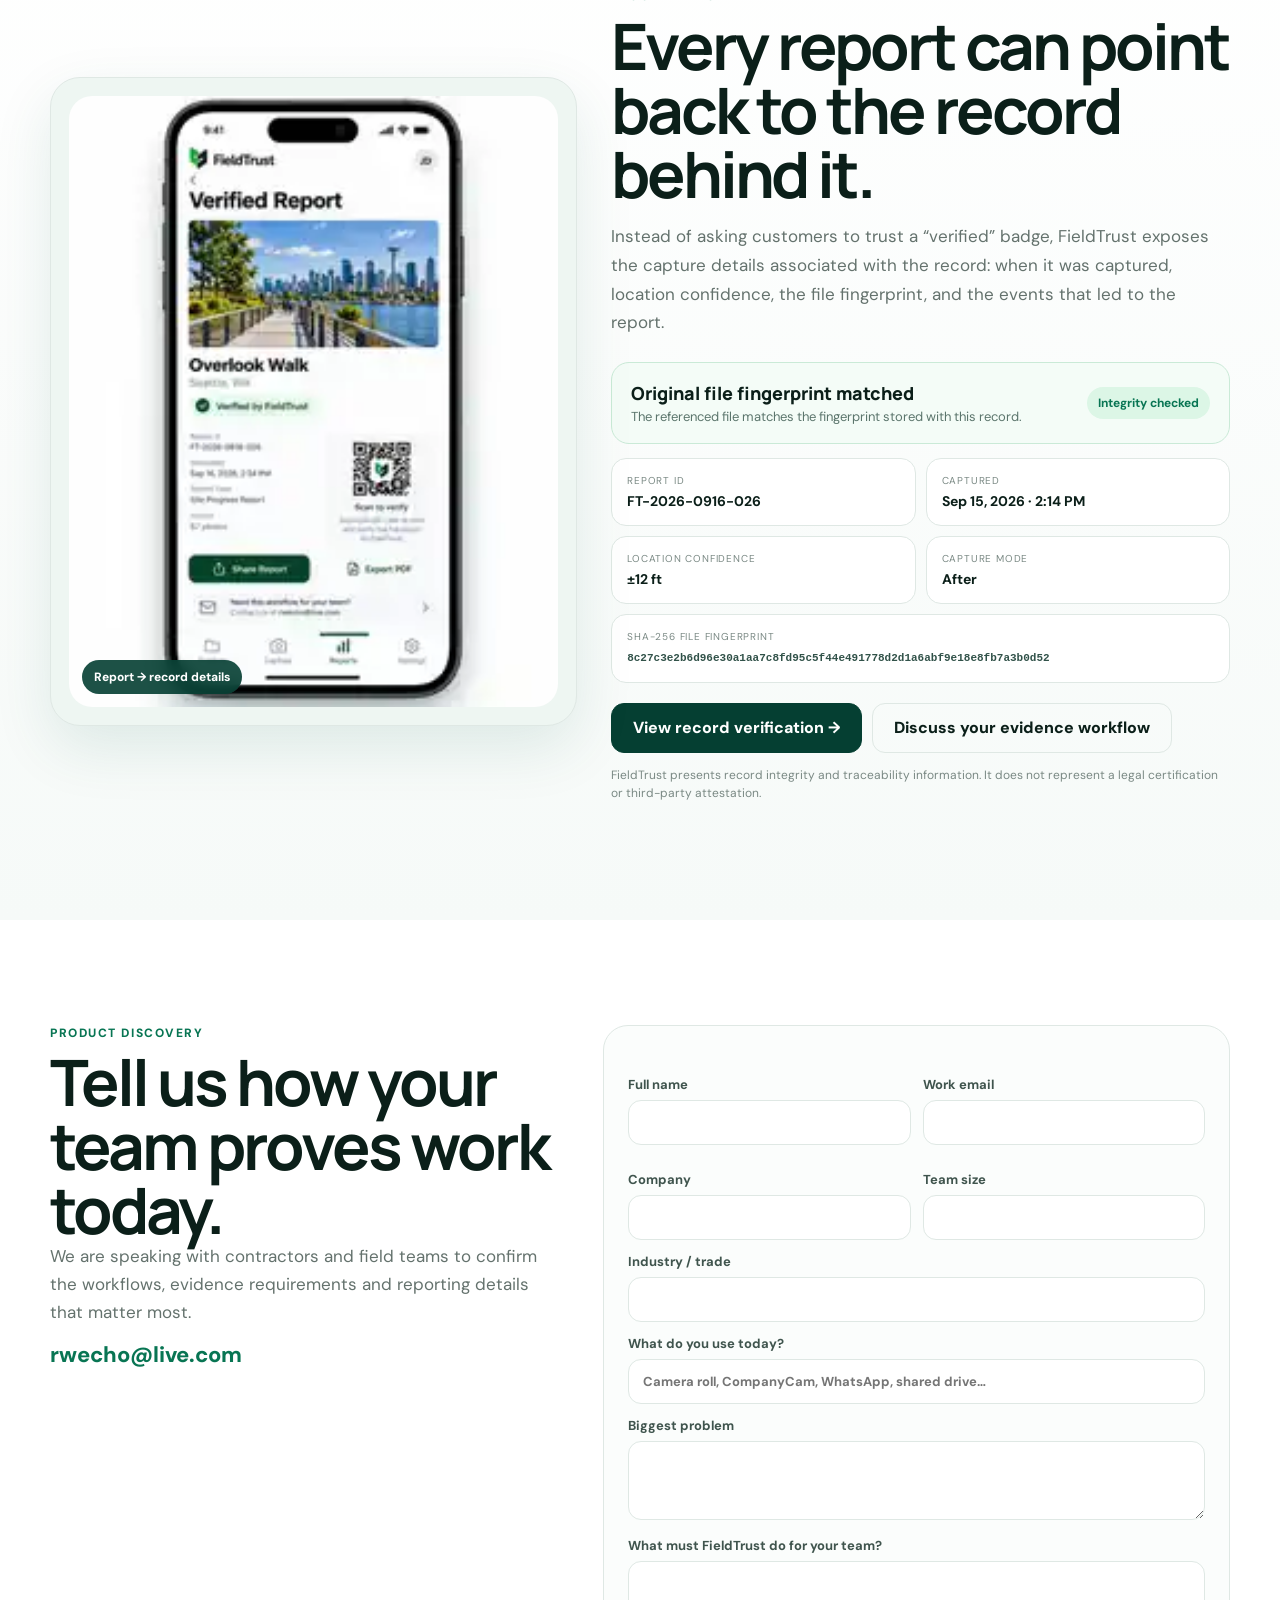
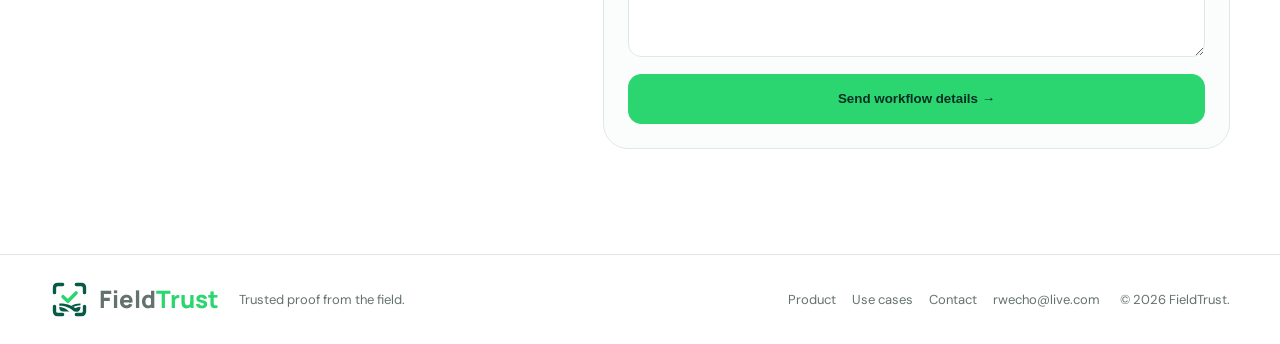
==== commit daf6d1fd: "site: replace verification demo with screenshot-led record integrity section" ====
--- a/website/index.html
+++ b/website/index.html
@@ -4,13 +4,27 @@
 <meta charset="utf-8" />
 <meta name="viewport" content="width=device-width,initial-scale=1" />
 <title>FieldTrust — Trusted proof from the field</title>
-<meta name="description" content="FieldTrust helps contractors and field teams capture trustworthy work photos with GPS confidence, before/after alignment, offline-first storage, and verified reports." />
+<meta name="description" content="FieldTrust helps contractors and field teams capture trustworthy work photos with GPS confidence, before/after alignment, offline-first storage, and traceable reports." />
 <meta name="theme-color" content="#075a46" />
 <link rel="icon" href="assets/fieldtrust-icon.svg" type="image/svg+xml" />
 <link rel="preconnect" href="https://fonts.googleapis.com" />
 <link rel="preconnect" href="https://fonts.gstatic.com" crossorigin />
 <link href="https://fonts.googleapis.com/css2?family=DM+Sans:wght@400;500;600;700&family=Manrope:wght@600;700;800&display=swap" rel="stylesheet" />
 <link rel="stylesheet" href="styles.css" />
+<style>
+.integrity-section{background:linear-gradient(180deg,#fff,#f6faf8)}
+.integrity-layout{display:grid;grid-template-columns:.92fr 1.08fr;gap:34px;align-items:center}
+.integrity-shot{position:relative;padding:18px;border:1px solid var(--line);border-radius:30px;background:#eef6f2;box-shadow:var(--shadow)}
+.integrity-shot img{width:100%;max-height:680px;object-fit:contain;border-radius:23px}
+.integrity-shot .shot-label{position:absolute;left:31px;bottom:31px;padding:9px 12px;border-radius:999px;background:rgba(5,63,50,.9);color:#fff;font-size:12px;font-weight:800;backdrop-filter:blur(8px)}
+.integrity-copy h2{margin:10px 0 16px;font-size:clamp(40px,5vw,64px);line-height:1;letter-spacing:-3px}
+.integrity-copy>.intro{margin:0;color:var(--muted);font-size:17px;line-height:1.68;max-width:620px}
+.integrity-status{margin:25px 0 14px;padding:18px 19px;border:1px solid #caead7;border-radius:18px;background:#f4fcf7;display:flex;align-items:center;justify-content:space-between;gap:14px}
+.integrity-status strong{display:block;font:800 18px Manrope,sans-serif}.integrity-status span{display:block;color:#5b756c;font-size:13px;margin-top:3px}.integrity-status b{padding:8px 11px;border-radius:999px;background:#dcf6e6;color:var(--green-dark);font-size:12px;white-space:nowrap}
+.integrity-details{display:grid;grid-template-columns:1fr 1fr;gap:10px}.integrity-details div{padding:15px;border:1px solid var(--line);border-radius:15px;background:#fff}.integrity-details small{display:block;color:#7a8984;font-size:10px;letter-spacing:.08em;text-transform:uppercase}.integrity-details strong{display:block;margin-top:5px;font-size:14px}.fingerprint{margin-top:10px;padding:15px;border:1px solid var(--line);border-radius:15px;background:#fff}.fingerprint small{display:block;color:#7a8984;font-size:10px;letter-spacing:.08em;text-transform:uppercase}.fingerprint code{display:block;margin-top:7px;color:#315249;font:600 11px/1.55 ui-monospace,SFMono-Regular,Menlo,monospace;word-break:break-all}
+.integrity-actions{display:flex;gap:10px;flex-wrap:wrap;margin-top:20px}.integrity-note{margin-top:13px;color:#7a8984;font-size:12px;line-height:1.55}
+@media(max-width:900px){.integrity-layout{grid-template-columns:1fr}.integrity-shot{max-width:560px;margin:auto}.integrity-details{grid-template-columns:1fr}.integrity-copy h2{font-size:40px;letter-spacing:-2px}}
+</style>
 </head>
 <body>
 <header class="site-header"><div class="wrap nav-row">
@@ -20,25 +34,35 @@
 </div></header>
 <main id="top">
 <section class="hero"><div class="wrap hero-grid">
-<div class="hero-copy"><div class="eyebrow">FIELD PHOTOS · REAL CONTEXT · TRACEABLE PROOF</div>
-<h1>Trusted proof<br/>from the <span>field.</span></h1>
-<p class="lead">Capture field work with location confidence, matched before/after photos, local-first saving, and reports clients can verify.</p>
+<div class="hero-copy"><div class="eyebrow">FIELD PHOTOS · REAL CONTEXT · TRACEABLE PROOF</div><h1>Trusted proof<br/>from the <span>field.</span></h1><p class="lead">Capture field work with location confidence, matched before/after photos, local-first saving, and reports clients can trace back to the underlying record.</p>
 <form class="hero-form" action="https://formsubmit.co/rwecho@live.com" method="POST"><input type="hidden" name="_subject" value="FieldTrust early access request"/><input type="hidden" name="_captcha" value="false"/><input type="email" name="Work email" placeholder="Work email address" required/><button class="btn primary" type="submit">Request Early Access →</button></form>
 <div class="hero-sub"><span>✓ No credit card required</span><a href="#contact">Contact sales</a></div>
-<div class="store-row"><a href="coming-soon.html?store=appstore"><img src="https://tools.applemediaservices.com/api/badges/download-on-the-app-store/black/en-us?size=250x83" alt="Download on the App Store"/></a><a class="google" href="coming-soon.html?store=googleplay"><img src="https://play.google.com/intl/en_us/badges/static/images/badges/en_badge_web_generic.png" alt="Get it on Google Play"/></a></div>
-<p class="email-line">Product questions: <a href="mailto:rwecho@live.com">rwecho@live.com</a></p></div>
-<div class="hero-stack"><img class="screen back" src="assets/screens/projects.webp" alt="FieldTrust Projects screen"/><img class="screen main" src="assets/screens/capture.webp" alt="FieldTrust Capture screen"/><img class="screen back report" src="assets/screens/verified-report.webp" alt="FieldTrust Verified Report screen"/></div>
+<div class="store-row"><a href="coming-soon.html?store=appstore"><img src="https://tools.applemediaservices.com/api/badges/download-on-the-app-store/black/en-us?size=250x83" alt="Download on the App Store"/></a><a class="google" href="coming-soon.html?store=googleplay"><img src="https://play.google.com/intl/en_us/badges/static/images/badges/en_badge_web_generic.png" alt="Get it on Google Play"/></a></div><p class="email-line">Product questions: <a href="mailto:rwecho@live.com">rwecho@live.com</a></p></div>
+<div class="hero-stack"><img class="screen back" src="assets/screens/projects.webp" alt="FieldTrust Projects screen"/><img class="screen main" src="assets/screens/capture.webp" alt="FieldTrust Capture screen"/><img class="screen back report" src="assets/screens/verified-report.webp" alt="FieldTrust report screen"/></div>
 </div></section>
-<section class="trust-strip"><div class="wrap trust-grid"><div><b>GPS confidence</b><span>Know accuracy before capture.</span></div><div><b>Before / After</b><span>Match angles with Ghost Overlay.</span></div><div><b>Local-first</b><span>Keep working without signal.</span></div><div><b>Verified reports</b><span>Share traceable client proof.</span></div></div></section>
+<section class="trust-strip"><div class="wrap trust-grid"><div><b>GPS confidence</b><span>Know accuracy before capture.</span></div><div><b>Before / After</b><span>Match angles with Ghost Overlay.</span></div><div><b>Local-first</b><span>Keep working without signal.</span></div><div><b>Traceable reports</b><span>Share records with integrity context.</span></div></div></section>
+
 <section class="section wrap" id="product"><div class="heading"><div><div class="eyebrow">THE PRODUCT</div><h2>Field documentation without the field-office friction.</h2></div><p>Show the workflow instead of asking customers to imagine it: capture context, compare change, add a note, and hand over a clean record.</p></div>
-<div class="product-grid"><article class="product-card big"><img src="assets/screens/capture.webp" alt="Capture screen"/><div><span>01 · CAPTURE</span><h3>Capture proof where the work happens.</h3><p>Before, After and Progress modes show GPS confidence in feet and confirm the photo is saved locally before upload begins.</p></div></article><article class="product-card"><img src="assets/screens/before-after.webp" alt="Before and After screen"/><div><span>02 · COMPARE</span><h3>Make change obvious.</h3><p>Ghost Overlay helps crews reproduce the same angle so progress is easier to trust.</p></div></article><article class="product-card"><img src="assets/screens/verified-report.webp" alt="Verified Report screen"/><div><span>03 · PROVE</span><h3>Hand over evidence, not a camera roll.</h3><p>Turn the job record into a professional report with identity and verification entry points.</p></div></article></div>
-</section>
-<section class="section soft" id="screens"><div class="wrap"><div class="heading"><div><div class="eyebrow">PRODUCT SCREENS</div><h2>Six screens. One field-proof workflow.</h2></div><p>Customers should understand FieldTrust by scanning the product: Projects → Capture → Compare → Check location → Add context → Share the report.</p></div>
-<div class="screens-grid"><article><img src="assets/screens/projects.webp" alt="Projects"/><h3>Projects</h3><p>Job, location, photo count and sync state stay together.</p></article><article><img src="assets/screens/capture.webp" alt="Capture"/><h3>Capture</h3><p>Before, After and Progress with GPS locked at ±12 ft.</p></article><article><img src="assets/screens/before-after.webp" alt="Before After"/><h3>Before / After</h3><p>Matched-angle comparison with Ghost Overlay.</p></article><article><img src="assets/screens/gps-accuracy.webp" alt="GPS accuracy"/><h3>GPS Accuracy</h3><p>Make strong vs. weak location confidence explicit.</p></article><article><img src="assets/screens/notes.webp" alt="Notes"/><h3>Notes & Voice</h3><p>Capture work context without typing long field notes.</p></article><article><img src="assets/screens/verified-report.webp" alt="Verified report"/><h3>Verified Report</h3><p>Report ID, scan-to-verify, sharing and PDF export.</p></article></div></div></section>
+<div class="product-grid"><article class="product-card big"><img src="assets/screens/capture.webp" alt="Capture screen"/><div><span>01 · CAPTURE</span><h3>Capture proof where the work happens.</h3><p>Before, After and Progress modes show GPS confidence in feet and confirm the photo is saved locally before upload begins.</p></div></article><article class="product-card"><img src="assets/screens/before-after.webp" alt="Before and After screen"/><div><span>02 · COMPARE</span><h3>Make change obvious.</h3><p>Ghost Overlay helps crews reproduce the same angle so progress is easier to review.</p></div></article><article class="product-card"><img src="assets/screens/verified-report.webp" alt="Report screen"/><div><span>03 · SHARE</span><h3>Hand over evidence, not a camera roll.</h3><p>Turn the job record into a professional report with record identity and integrity details.</p></div></article></div></section>
+
+<section class="section soft" id="screens"><div class="wrap"><div class="heading"><div><div class="eyebrow">PRODUCT SCREENS</div><h2>Six screens. One field-proof workflow.</h2></div><p>Customers can understand FieldTrust by scanning the product: Projects → Capture → Compare → Check location → Add context → Share the report.</p></div>
+<div class="screens-grid"><article><img src="assets/screens/projects.webp" alt="Projects"/><h3>Projects</h3><p>Job, location, photo count and sync state stay together.</p></article><article><img src="assets/screens/capture.webp" alt="Capture"/><h3>Capture</h3><p>Before, After and Progress with GPS confidence shown in feet.</p></article><article><img src="assets/screens/before-after.webp" alt="Before After"/><h3>Before / After</h3><p>Matched-angle comparison with Ghost Overlay.</p></article><article><img src="assets/screens/gps-accuracy.webp" alt="GPS accuracy"/><h3>GPS Accuracy</h3><p>Make strong vs. weak location confidence explicit.</p></article><article><img src="assets/screens/notes.webp" alt="Notes"/><h3>Notes & Voice</h3><p>Capture work context without typing long field notes.</p></article><article><img src="assets/screens/verified-report.webp" alt="Report"/><h3>Report</h3><p>Record ID, integrity status, sharing and PDF export.</p></article></div></div></section>
+
 <section class="section" id="use-cases"><div class="wrap"><div class="heading"><div><div class="eyebrow">USE CASES</div><h2>Built for real work, in the real world.</h2></div><p>Different trades have different workflows. The evidence problem is the same: prove what was there, what changed, and what the customer received.</p></div>
 <div class="cases"><article style="--bg:url('https://images.unsplash.com/photo-1504307651254-35680f356dfd?auto=format&fit=crop&w=1600&q=88')"><div><span>GENERAL CONTRACTOR</span><h3>Progress & owner handover</h3><p>Daily walks become a searchable record for owners, PMs, warranty questions and disputes.</p><b>Capture → flag → compare → report</b></div></article><article style="--bg:url('https://images.unsplash.com/photo-1621905251189-08b45d6a269e?auto=format&fit=crop&w=1200&q=88')"><div><span>HVAC · FIELD SERVICE</span><h3>Service-call proof</h3><p>Document unit condition, serial plate, repair and final state before leaving site.</p></div></article><article style="--bg:url('https://images.unsplash.com/photo-1560518883-ce09059eeffa?auto=format&fit=crop&w=1200&q=88')"><div><span>PROPERTY INSPECTION</span><h3>Condition records</h3><p>Keep room-by-room evidence tied to property, date, area and inspection stage.</p></div></article><article style="--bg:url('https://images.unsplash.com/photo-1531834685032-c34bf0d84c77?auto=format&fit=crop&w=1200&q=88')"><div><span>INFRASTRUCTURE · CIVIL</span><h3>Changing field conditions</h3><p>Preserve progress context across crews and long project timelines.</p></div></article><article style="--bg:url('https://images.unsplash.com/photo-1581578731548-c64695cc6952?auto=format&fit=crop&w=1200&q=88')"><div><span>COMMERCIAL CLEANING</span><h3>Completion proof</h3><p>Supervisors verify completed service without chasing texts and scattered photos.</p></div></article><article style="--bg:url('https://images.unsplash.com/photo-1581092160607-ee22621dd758?auto=format&fit=crop&w=1200&q=88')"><div><span>MAINTENANCE · OPERATIONS</span><h3>Asset history</h3><p>Record condition found, action taken and condition left behind.</p></div></article></div></div></section>
-<section class="section office" id="office"><div class="wrap office-grid"><div class="dashboard"><div class="dash-side"><img src="assets/fieldtrust-icon.svg" alt=""/><b>FieldTrust</b><span>Overview</span><span>Projects</span><span>Activity</span><span>Reports</span><span>Team</span></div><div class="dash-main"><div class="dash-top"><div><small>OFFICE VIEW</small><h3>Field activity today</h3></div><b>18 new records</b></div><div class="dash-stats"><div><strong>12</strong><span>Active projects</span></div><div><strong>284</strong><span>Photos today</span></div><div><strong>7</strong><span>Reports shared</span></div></div><div class="dash-content"><div class="map"><i></i><i></i><i></i><i></i></div><div class="activity"><b>Recent field activity</b><p>West Gate Expansion <span>12 photos</span></p><p>Overlook Walk <span>Report shared</span></p><p>I-35 Central <span>GPS verified</span></p><p>Penn Station Access <span>Synced</span></p></div></div></div></div><div class="office-copy"><div class="eyebrow">FOR OWNERS & PROJECT MANAGERS</div><h2>Office gets visibility. Crews stay in the field.</h2><p>Managers see synced field logs without chasing crews through SMS, WhatsApp, email or shared folders.</p><ul><li>Project activity and recent captures</li><li>Map view of field records</li><li>Team and sync visibility</li><li>Reports ready for customers and owners</li></ul><a class="btn dark" href="#contact">Talk about your workflow →</a></div></div></section>
-<section class="section verify" id="verification"><div class="wrap verify-grid"><div><div class="eyebrow">VERIFICATION & TRUST</div><h2>Tamper-evident, not just “verified.”</h2><p class="verify-lead">FieldTrust is designed so later changes can be detected. Capture context and file fingerprints create a traceable integrity record without making exaggerated legal claims.</p><div class="verify-steps"><div><b>1</b><span><strong>Capture metadata</strong>GPS, time, device and project context.</span></div><div><b>2</b><span><strong>File fingerprint</strong>A content hash identifies the captured file.</span></div><div><b>3</b><span><strong>Audit trail</strong>Sync and report events remain traceable.</span></div><div><b>4</b><span><strong>Scan to verify</strong>Recipients check report identity and integrity.</span></div></div></div><div class="verify-card"><div class="flow"><span>Capture</span><i>→</i><span>Metadata</span><i>→</i><span>SHA-256</span><i>→</i><span>Audit trail</span></div><div class="verify-report"><div><small>FIELDTRUST REPORT</small><h3>Site Progress Report</h3><p>Report ID · FT-2026-0916-026</p><em>✓ Integrity check passed</em></div><div class="qr"></div></div><p>Cryptographically signed capture metadata · tamper-evident file fingerprint · traceable report identity</p></div></div></section>
+
+<section class="section office" id="office"><div class="wrap office-grid"><div class="dashboard"><div class="dash-side"><img src="assets/fieldtrust-icon.svg" alt=""/><b>FieldTrust</b><span>Overview</span><span>Projects</span><span>Activity</span><span>Reports</span><span>Team</span></div><div class="dash-main"><div class="dash-top"><div><small>OFFICE VIEW</small><h3>Field activity today</h3></div><b>18 new records</b></div><div class="dash-stats"><div><strong>12</strong><span>Active projects</span></div><div><strong>284</strong><span>Photos today</span></div><div><strong>7</strong><span>Reports shared</span></div></div><div class="dash-content"><div class="map"><i></i><i></i><i></i><i></i></div><div class="activity"><b>Recent field activity</b><p>West Gate Expansion <span>12 photos</span></p><p>Overlook Walk <span>Report shared</span></p><p>Riverside Office Tower <span>Location checked</span></p><p>Harbor View Maintenance <span>Synced</span></p></div></div></div></div><div class="office-copy"><div class="eyebrow">FOR OWNERS & PROJECT MANAGERS</div><h2>Office gets visibility. Crews stay in the field.</h2><p>Managers see synced field logs without chasing crews through SMS, WhatsApp, email or shared folders.</p><ul><li>Project activity and recent captures</li><li>Map view of field records</li><li>Team and sync visibility</li><li>Reports ready for customers and owners</li></ul><a class="btn dark" href="#contact">Talk about your workflow →</a></div></div></section>
+
+<section class="section integrity-section" id="verification"><div class="wrap integrity-layout">
+<div class="integrity-shot"><img src="assets/screens/verified-report.webp" alt="FieldTrust report showing record identity and integrity entry point"/><span class="shot-label">Report → record details</span></div>
+<div class="integrity-copy"><div class="eyebrow">RECORD INTEGRITY</div><h2>Every report can point back to the record behind it.</h2><p class="intro">Instead of asking customers to trust a “verified” badge, FieldTrust exposes the capture details associated with the record: when it was captured, location confidence, the file fingerprint, and the events that led to the report.</p>
+<div class="integrity-status"><div><strong>Original file fingerprint matched</strong><span>The referenced file matches the fingerprint stored with this record.</span></div><b>Integrity checked</b></div>
+<div class="integrity-details"><div><small>Report ID</small><strong>FT-2026-0916-026</strong></div><div><small>Captured</small><strong>Sep 15, 2026 · 2:14 PM</strong></div><div><small>Location confidence</small><strong>±12 ft</strong></div><div><small>Capture mode</small><strong>After</strong></div></div>
+<div class="fingerprint"><small>SHA-256 file fingerprint</small><code>8c27c3e2b6d96e30a1aa7c8fd95c5f44e491778d2d1a6abf9e18e8fb7a3b0d52</code></div>
+<div class="integrity-actions"><a class="btn dark" href="verification.html">View record verification →</a><a class="btn" href="#contact">Discuss your evidence workflow</a></div>
+<p class="integrity-note">FieldTrust presents record integrity and traceability information. It does not represent a legal certification or third-party attestation.</p></div>
+</div></section>
+
 <section class="section contact" id="contact"><div class="wrap contact-grid"><div><div class="eyebrow">PRODUCT DISCOVERY</div><h2>Tell us how your team proves work today.</h2><p>We are speaking with contractors and field teams to confirm the workflows, evidence requirements and reporting details that matter most.</p><a class="mail" href="mailto:rwecho@live.com">rwecho@live.com</a></div><form action="https://formsubmit.co/rwecho@live.com" method="POST"><input type="hidden" name="_subject" value="FieldTrust product discovery inquiry"/><input type="hidden" name="_captcha" value="false"/><div class="two"><label>Full name<input name="Full name" required/></label><label>Work email<input type="email" name="Work email" required/></label></div><div class="two"><label>Company<input name="Company"/></label><label>Team size<input name="Team size"/></label></div><label>Industry / trade<input name="Industry" required/></label><label>What do you use today?<input name="Current workflow" placeholder="Camera roll, CompanyCam, WhatsApp, shared drive…"/></label><label>Biggest problem<textarea name="Biggest pain point" rows="3" required></textarea></label><label>What must FieldTrust do for your team?<textarea name="Required features" rows="4"></textarea></label><button class="btn primary" type="submit">Send workflow details →</button></form></div></section>
 </main>
 <footer><div class="wrap footer-row"><a class="brand" href="#top"><img src="assets/fieldtrust-icon.svg" alt=""/><span>Field<span>Trust</span></span></a><span>Trusted proof from the field.</span><div><a href="#product">Product</a><a href="#use-cases">Use cases</a><a href="#contact">Contact</a><a href="mailto:rwecho@live.com">rwecho@live.com</a></div><span>© 2026 FieldTrust.</span></div></footer>
